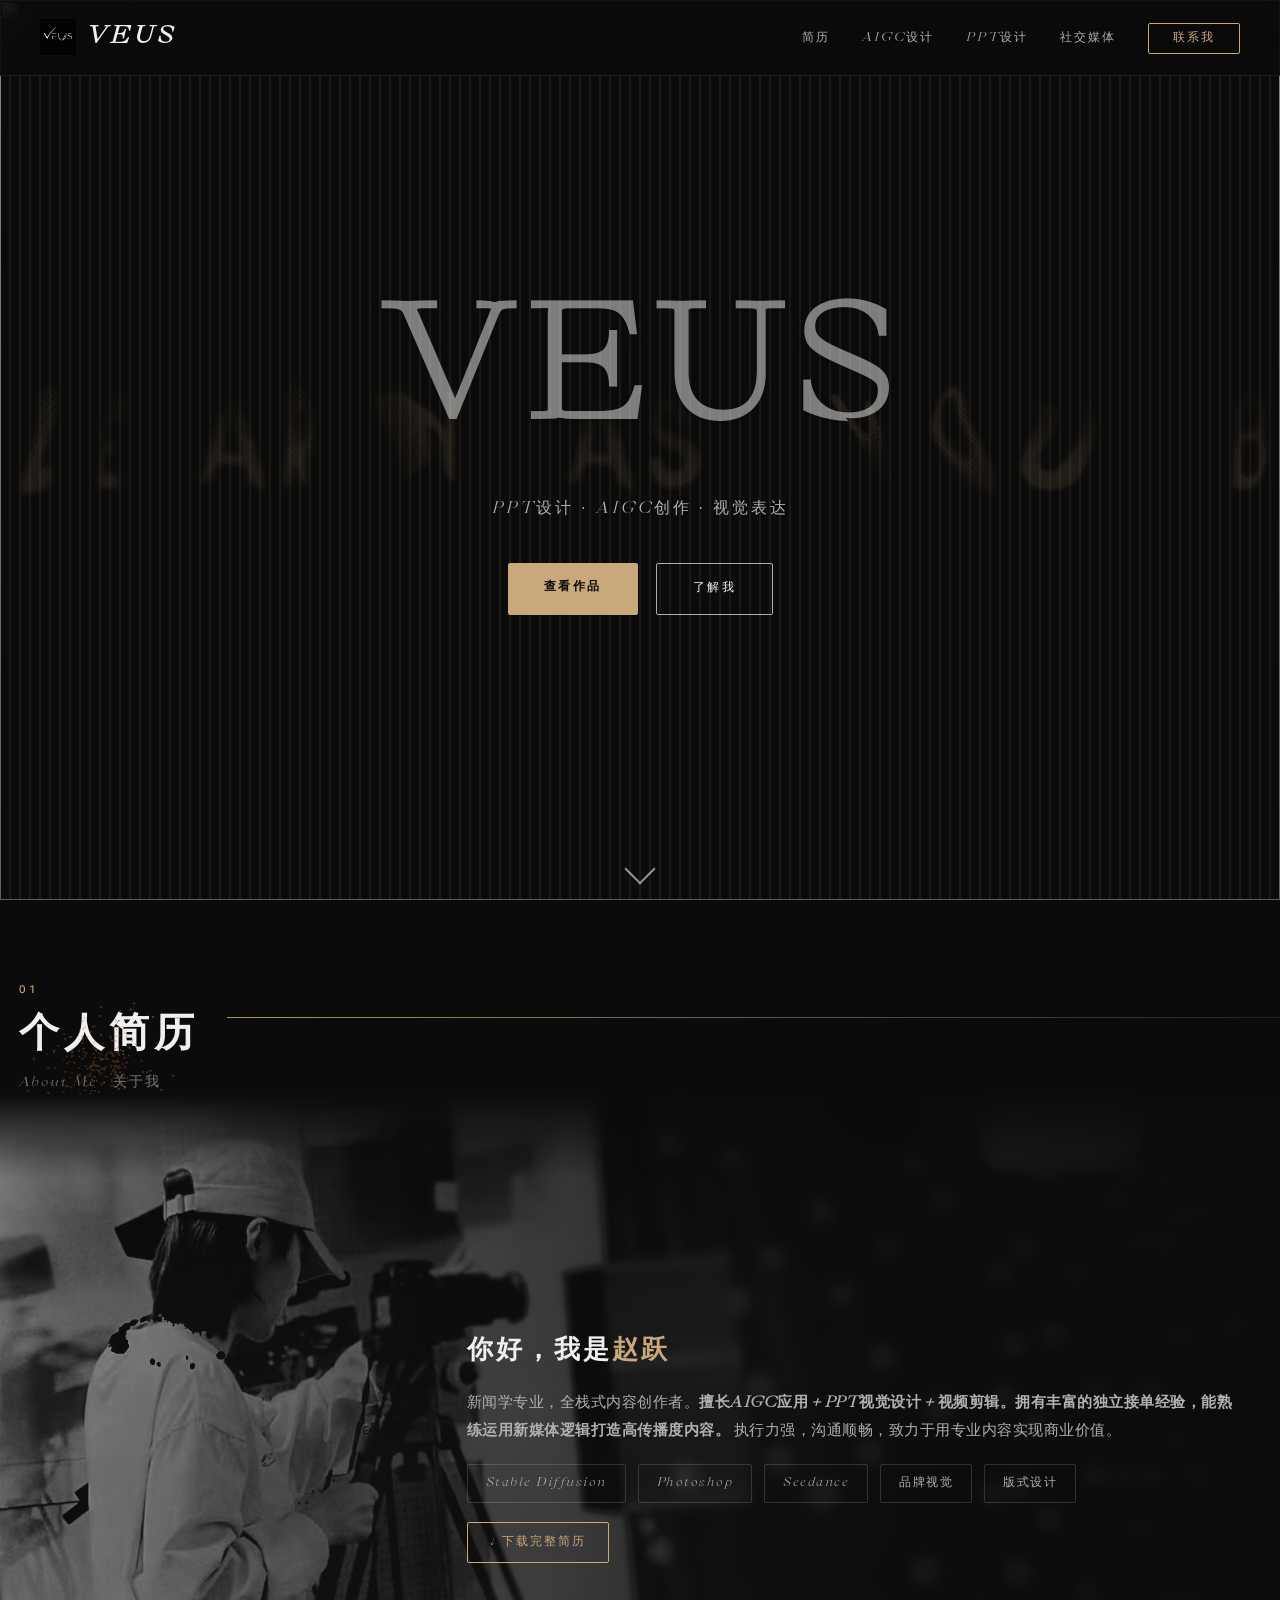
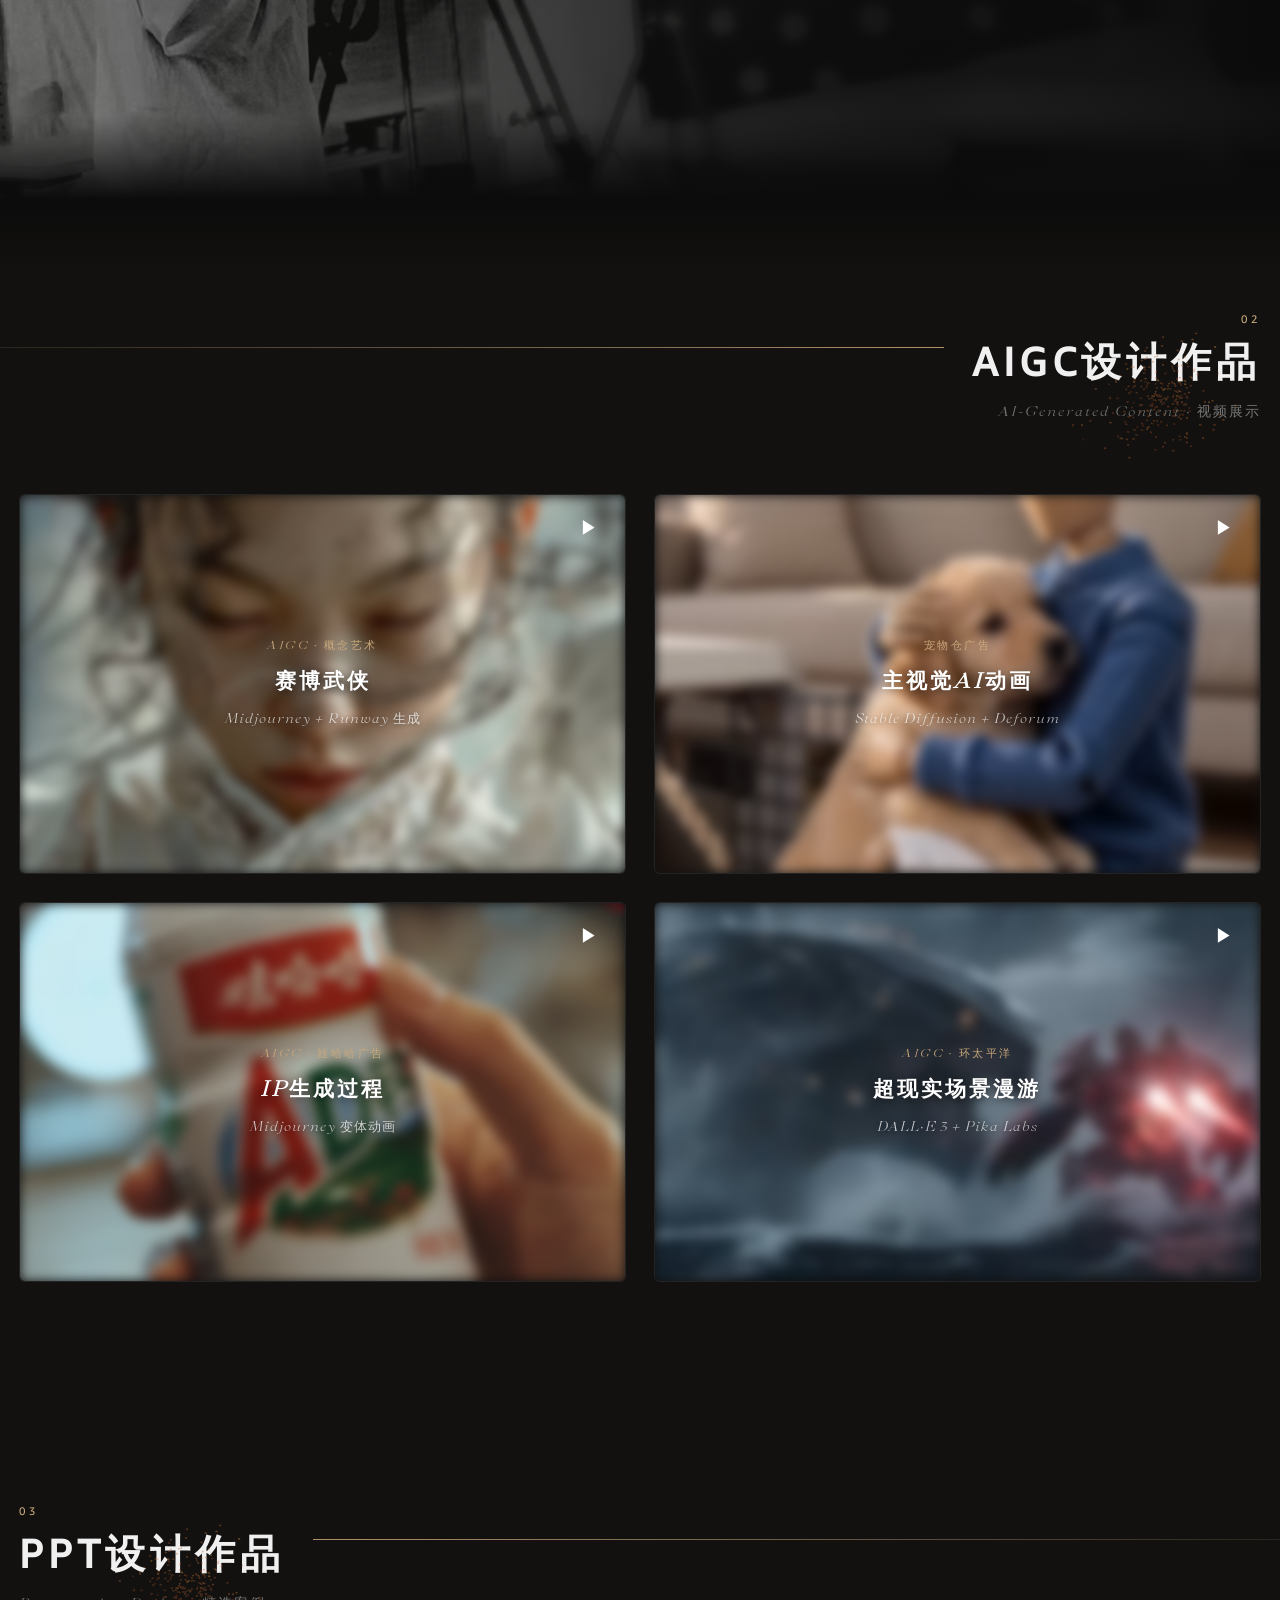
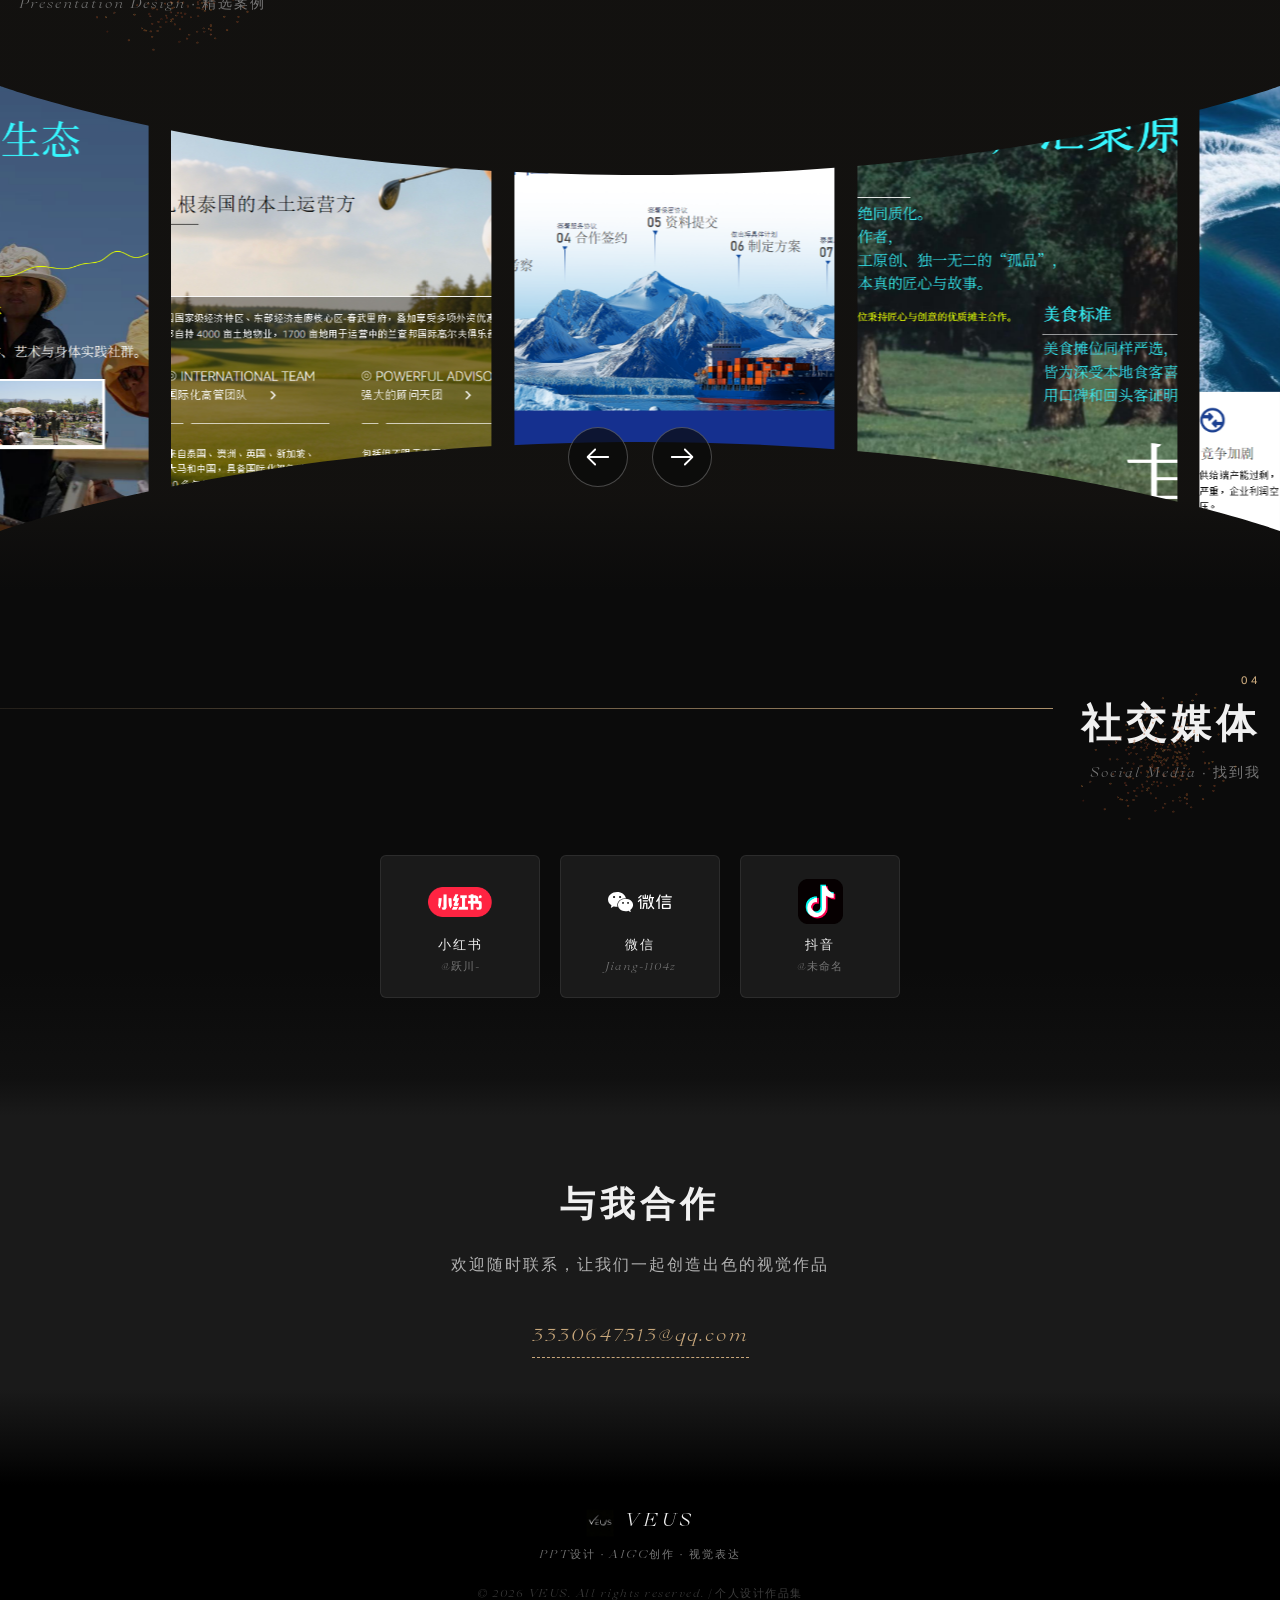
==== index.html @ d13a18c8 "feat: 字体系统全面更新 - 引入Glossy Display/新闻明朝体，主页标题样式优化，社交卡片布局修复" ====
<!DOCTYPE html>
<html lang="zh-CN">
<head>
    <meta charset="UTF-8">
    <meta name="viewport" content="width=device-width, initial-scale=1.0">
    <link rel="icon" href="logo\logoblack.jpg" type="image/png">
    <title>VEUS | Learn as You Build</title>
    <link rel="stylesheet" href="style.css">
    </head>
<body>
    <!-- ==================== 加载页面 ==================== -->
    <div class="preloader" id="preloader">
        <div class="preloader-bg"></div>
        <div class="preloader-content">
            <div class="preloader-ring-container">
                <svg class="preloader-ring-svg" viewBox="0 0 120 120">
                    <!-- 底部环形轨道 -->
                    <circle class="preloader-ring-track" cx="60" cy="60" r="52"/>
                    <!-- 进度环形填充 -->
                    <circle class="preloader-ring-fill" id="preloaderRingFill" cx="60" cy="60" r="52"/>
                </svg>
                <div class="preloader-logo">
                    <img src="logo\logowhite.jpg" alt="YUECHUAN STUDIO" class="preloader-logo-img">
                </div>
            </div>
            <div class="preloader-title">VEUS</div>
            <div class="preloader-slogan">Learn as You Build</div>
            <div class="preloader-tip">正在加载资源...</div>
        </div>
    </div>
        <script>
            // 页面加载后自动滚动到主页
            window.addEventListener('DOMContentLoaded', function() {
                if (window.location.hash === '' || window.location.hash === '#home') {
                    var homeSection = document.getElementById('home');
                    if (homeSection) {
                        homeSection.scrollIntoView({behavior: 'auto'});
                    }
                }
            });
        </script>
        <!-- ==================== 导航栏 ==================== -->
    <nav class="navbar" id="navbar">
        <div class="nav-container">
            <a href="#home" class="logo"><img src="logo\logowhite.jpg" alt="" class="logo-img"><span class="logo-text">VEUS<span class="dot">
            <ul class="nav-links" id="navLinks">
                <li><a href="#about">简历</a></li>
                <li><a href="#aigc">AIGC设计</a></li>
                <li><a href="#ppt">PPT设计</a></li>
                <li><a href="#social">社交媒体</a></li>
                <li><a href="#contact" class="btn-contact">联系我</a></li>
            </ul>
            <div class="hamburger" id="hamburger">
                <span></span><span></span><span></span>
            </div>
        </div>
    </nav>

    <!-- ==================== Hero 区域 ==================== -->
    <section class="hero" id="home">
        <div class="hero-bg" aria-hidden="true">
            <img src="background/converted.gif" alt="">
        </div>
        <div class="hero-particles" id="heroParticles"></div>
        <!-- 全屏英文大标题 -->
        <div class="hero-big-text">Learn as You Build</div>
        <!-- 波浪线交互效果 -->
        <a-waves class="hero-waves"><svg></svg></a-waves>
        <div class="hero-content">
            <h1>VEUS</h1>
            <p class="hero-subtitle">PPT设计 · AIGC创作 · 视觉表达</p>
            <div class="hero-cta">
                <a href="#aigc" class="btn-primary">查看作品</a>
                <a href="#about" class="btn-outline-light">了解我</a>
            </div>
        </div>
        <div class="hero-scroll" onclick="document.getElementById('about').scrollIntoView({behavior:'smooth'})">
            <span></span>
        </div>
    </section>

    <!-- ==================== 个人简历区域 ==================== -->
    <section class="section fade-section" id="about">
        <div class="section-header section-header--left">
            <div class="section-title-row">
                <div class="section-title-group">
                    <div class="section-number">01</div>
                    <h2>个人简历</h2>
                </div>
                <div class="section-line"></div>
            </div>
            <p>About Me · 关于我</p>
        </div>
        <div class="about-grid">
            <div class="about-bg-image">
                <img src="extra-picture/个人简历9：16黑白.jpg" alt="个人照片">
            </div>
            <div class="about-cell about-cell-r1c1"></div>
            <div class="about-cell about-cell-r1c2"></div>
            <div class="about-cell about-cell-r1c3"></div>
            <div class="about-cell about-cell-r2c1"></div>
            <div class="about-content about-cell-r2-3 about-cell-c2-3">
                <div class="about-info">
                    <h3>你好，我是<span class="highlight">赵跃</span></h3>
                    <p>
                        新闻学专业，全栈式内容创作者。<strong>擅长AIGC应用 + PPT视觉设计 + 视频剪辑。拥有丰富的独立接单经验，能熟练运用新媒体逻辑打造高传播度内容。</strong>
                        执行力强，沟通顺畅，致力于用专业内容实现商业价值。
                    </p>
                    <div class="skill-tags">
                        <span class="skill-tag">Stable Diffusion</span>
                        <span class="skill-tag">Photoshop</span>
                        <span class="skill-tag">Seedance</span>
                        <span class="skill-tag">品牌视觉</span>
                        <span class="skill-tag">版式设计</span>
                    </div>
                    <a href="cans/简历.pdf" id="btnDownloadCv" class="btn-download-cv" download="简历.pdf">↓ 下载完整简历</a>
                </div>
            </div>
            <div class="about-cell about-cell-r3c1"></div>
        </div>
    </section>

    <!-- ==================== AIGC设计作品区域 ==================== -->
    <section class="section fade-section" id="aigc">
        <div class="section-header section-header--right">
            <div class="section-title-row">
                <div class="section-title-group">
                    <div class="section-number">02</div>
                    <h2>AIGC设计作品</h2>
                </div>
                <div class="section-line"></div>
            </div>
            <p>AI-Generated Content · 视频展示</p>
        </div>
        <div class="works-grid">
            <div class="work-card aigc-card" data-type="aigc" data-video="AIGC-video\AIGC-1.mp4" data-images="AIGC-video/AIGC-1.png">
                <div class="work-card-image">
                    <video muted loop playsinline poster="AIGC-video/AIGC-1.png">
                        <source src="AIGC-video\AIGC-1.mp4" type="video/mp4">
                    </video>
                    <div class="work-card-overlay"><span class="overlay-icon">▶</span></div>
                </div>
                <div class="work-card-info">
                    <div class="work-category">AIGC · 概念艺术</div>
                    <h4>赛博武侠</h4>
                    <p>Midjourney + Runway 生成</p>
                </div>
            </div>
            <div class="work-card aigc-card" data-type="aigc" data-video="AIGC-video\AIGC-2.mp4" data-images="AIGC-video/AIGC-2.png">
                <div class="work-card-image">
                    <video muted loop playsinline poster="AIGC-video/AIGC-2.png">
                        <source src="AIGC-video\AIGC-2.mp4" type="video/mp4">
                    </video>
                    <div class="work-card-overlay"><span class="overlay-icon">▶</span></div>
                </div>
                <div class="work-card-info">
                    <div class="work-category">宠物仓广告</div>
                    <h4>主视觉AI动画</h4>
                    <p>Stable Diffusion + Deforum</p>
                </div>
            </div>
            <div class="work-card aigc-card" data-type="aigc" data-video="AIGC-video\AIGC-3.mp4" data-images="AIGC-video/AIGC-3.png">
                <div class="work-card-image">
                    <video muted loop playsinline poster="AIGC-video/AIGC-3.png">
                        <source src="AIGC-video\AIGC-3.mp4" type="video/mp4">
                    </video>
                    <div class="work-card-overlay"><span class="overlay-icon">▶</span></div>
                </div>
                <div class="work-card-info">
                    <div class="work-category">AIGC · 娃哈哈广告</div>
                    <h4>IP生成过程</h4>
                    <p>Midjourney 变体动画</p>
                </div>
            </div>
            <div class="work-card aigc-card" data-type="aigc" data-video="AIGC-video\AIGC-4.mp4" data-images="AIGC-video/AIGC-4.png">
                <div class="work-card-image">
                    <video muted loop playsinline poster="AIGC-video/AIGC-4.png">
                        <source src="AIGC-video\AIGC-4.mp4" type="video/mp4">
                    </video>
                    <div class="work-card-overlay"><span class="overlay-icon">▶</span></div>
                </div>
                <div class="work-card-info">
                    <div class="work-category">AIGC · 环太平洋</div>
                    <h4>超现实场景漫游</h4>
                    <p>DALL·E 3 + Pika Labs</p>
                </div>
            </div>
        </div>
    </section>

    <!-- ==================== PPT设计作品区域 ==================== -->
    <section class="section-ppt fade-section" id="ppt">
        <div class="section">
            <div class="section-header section-header--left">
                <div class="section-title-row">
                    <div class="section-title-group">
                        <div class="section-number">03</div>
                        <h2>PPT设计作品</h2>
                    </div>
                    <div class="section-line"></div>
                </div>
                <p>Presentation Design · 精选案例</p>
            </div>
            <div class="ppt-carousel-wrapper">
                <div id="banner">
                    <div class="img-list img-wrapper">
                        <div class="img-box">
                            <div class="info"><h3>One click triple connection</h3></div>
                            <img src="PPT-image\PPT-1.png" alt="">
                        </div>
                        <div class="img-box">
                            <div class="info"><h3>One click triple connection</h3></div>
                            <img src="PPT-image\PPT-2.png" alt="">
                        </div>
                        <div class="img-box">
                            <div class="info"><h3>One click triple connection</h3></div>
                            <img src="PPT-image\PPT-3.png" alt="">
                        </div>
                        <div class="img-box">
                            <div class="info"><h3>One click triple connection</h3></div>
                            <img src="PPT-image\PPT-4.png" alt="">
                        </div>
                        <div class="img-box">
                            <div class="info"><h3>One click triple connection</h3></div>
                            <img src="PPT-image\PPT-5.png" alt="">
                        </div>
                        <div class="img-box" id="last-img-box">
                            <div class="info"><h3>One click triple connection</h3></div>
                            <img src="PPT-image\PPT-6.png" alt="">
                        </div>
                    </div>
                </div>
                <div class="btn-group">
                    <button class="last btn">
                        <svg t="1686471404424" class="icon left" viewBox="0 0 1024 1024" version="1.1" xmlns="http://www.w3.org/2000/svg" p-id="2373" width="128" height="128">
                            <path d="M862.485 481.154H234.126l203.3-203.3c12.497-12.497 12.497-32.758 0-45.255s-32.758-12.497-45.255 0L135.397 489.373c-12.497 12.497-12.497 32.758 0 45.254l256.774 256.775c6.249 6.248 14.438 9.372 22.627 9.372s16.379-3.124 22.627-9.372c12.497-12.497 12.497-32.759 0-45.255l-203.3-203.301h628.36c17.036 0 30.846-13.81 30.846-30.846s-13.81-30.846-30.846-30.846z" fill="" p-id="2374"></path>
                        </svg>
                    </button>
                    <button class="next btn">
                        <svg t="1686471404424" class="icon right" viewBox="0 0 1024 1024" version="1.1" xmlns="http://www.w3.org/2000/svg" p-id="2373" width="128" height="128">
                            <path d="M862.485 481.154H234.126l203.3-203.3c12.497-12.497 12.497-32.758 0-45.255s-32.758-12.497-45.255 0L135.397 489.373c-12.497 12.497-12.497 32.758 0 45.254l256.774 256.775c6.249 6.248 14.438 9.372 22.627 9.372s16.379-3.124 22.627-9.372c12.497-12.497 12.497-32.759 0-45.255l-203.3-203.301h628.36c17.036 0 30.846-13.81 30.846-30.846s-13.81-30.846-30.846-30.846z" fill="" p-id="2374"></path>
                        </svg>
                    </button>
                </div>
            </div>
        </div>
    </section>

    <!-- ==================== 社交媒体区域 ==================== -->
    <section class="social-section fade-section" id="social">
        <div class="section-header section-header--right">
            <div class="section-title-row">
                <div class="section-title-group">
                    <div class="section-number">04</div>
                    <h2>社交媒体</h2>
                </div>
                <div class="section-line"></div>
            </div>
            <p>Social Media · 找到我</p>
        </div>
            <div class="social-grid">
            <a href="https://xhslink.com/m/7jqiYCoCjYl" class="social-card" target="_blank" rel="noopener">
                <div class="social-icon"><img src="logo/小红书logo.png" alt="小红书" style="width:64px;height:64px;"></div>
                <div class="social-info">
                    <div class="social-name">小红书</div>
                    <div class="social-handle">@跃川-</div>
                </div>
            </a>
            <a class="social-card" target="_blank" rel="noopener">
                <div class="social-icon"><img src="logo/微信logo.svg" alt="微信" style="width:64px;height:64px;"></div>
                <div class="social-info">
                    <div class="social-name">微信</div>
                    <div class="social-handle">Jiang-1104z</div>
                </div>
            </a>
            <a href="https://v.douyin.com/s3BhV5Or4Hw/7@4.com" class="social-card" target="_blank" rel="noopener">
                <div class="social-icon"><img src="logo/抖音logo.image" alt="抖音" style="width:45px;height:45px;"></div>
                <div class="social-info">
                    <div class="social-name">抖音</div>
                    <div class="social-handle">@未命名</div>
                </div>
            </a>
        </div>
    </section>

    <!-- ==================== 联系区域 ==================== -->
    <section class="contact-section fade-section" id="contact">
        <canvas id="contactLeonCanvas"></canvas>
        <h2>与我合作</h2>
        <p>欢迎随时联系，让我们一起创造出色的视觉作品</p>
        <a href="mailto: 3330647513@qq.com" class="contact-email">3330647513@qq.com</a>
    </section>

    <!-- ==================== 页脚 ==================== -->
    <footer class="footer">
        <div class="footer-name"><img src="logo\logowhite.jpg" alt="" class="footer-logo-img">VEUS</div>
        <div class="footer-tagline">PPT设计 · AIGC创作 · 视觉表达</div>
        <div class="footer-copy">&copy; 2026 VEUS. All rights reserved. | 个人设计作品集</div>
    </footer>

    <!-- ==================== 模态框 ==================== -->
    <div class="modal" id="previewModal">
        <button class="modal-close" id="modalClose">&times;</button>
        <div class="modal-content" id="modalContent">
            <!-- 动态填充内容 -->
        </div>
        <button class="fullscreen-btn" id="fullscreenBtn" style="display: none;">⛶ 全屏</button>
    </div>

    <!-- ==================== 脚本 ==================== -->
    <script src="leonsans-master/leonsans-master/dist/leon.js"></script>
    <script src="main.js"></script>
</body>
</html>
---- style.css ----
/* ========== 自定义字体 ========== */
@font-face {
    font-family: 'Millik';
    font-weight: 700;
    src: url(./elliptical-rotation-chart-master/asset/font/Millik.c3f91cb.ttf) format("truetype");
    text-rendering: optimizeLegibility;
}

/* ========== 全局变量与基础样式 ========== */
:root {
    --bg-dark: #0b0b0b;
    --bg-card: #1a1a1a;
    --bg-card-hover: #222222;
    --text-primary: #f0f0f0;
    --text-secondary: #b0b0b0;
    --text-muted: #777;
    --accent: #c9a87c;
    --accent-hover: #e0c190;
    --accent-dim: rgba(201, 168, 124, 0.15);
    --border-subtle: rgba(255, 255, 255, 0.08);
    --border-medium: rgba(255, 255, 255, 0.15);
    --font-heading: 'Glossy Display Ext Italic', '新闻明朝体', 'Noto Sans SC', 'PingFang SC', 'Microsoft YaHei', sans-serif;
    --font-body: 'Glossy Display Ext Italic', '新闻明朝体', 'Noto Sans SC', 'PingFang SC', 'Microsoft YaHei', 'Helvetica Neue', 'Inter', 'Arial', sans-serif;
    --transition: 0.35s cubic-bezier(0.25, 0.1, 0.25, 1);
    --radius: 6px;
    --edge-padding: max(10px, 1.5vw);
}

* {
    margin: 0;
    padding: 0;
    box-sizing: border-box;
}

html {
    scroll-behavior: smooth;
}

body {
    font-family: var(--font-body);
    font-weight: 500;
    background-color: var(--bg-dark);
    color: var(--text-primary);
    line-height: 1.7;
    -webkit-font-smoothing: antialiased;
}

/* ========== 导航栏 ========== */
.navbar { position: fixed; top: 0; left: 0; width: 100%; background: rgba(11, 11, 11, 0.88); backdrop-filter: blur(20px); -webkit-backdrop-filter: blur(20px); z-index: 1000; border-bottom: 1px solid var(--border-subtle); transition: background var(--transition), opacity 0.45s ease, transform 0.45s ease; }
.navbar.hidden { pointer-events: none; }
.navbar.scrolled { background: rgba(11, 11, 11, 0.96); box-shadow: 0 2px 30px rgba(0, 0, 0, 0.5); }
.nav-container { width: 100%; padding: 0 40px; display: flex; justify-content: space-between; align-items: center; height: 75px; }
.logo { font-family: var(--font-heading); font-size: 1.5rem; letter-spacing: 4px; color: var(--text-primary); text-decoration: none; transition: color var(--transition); font-weight: 600; white-space: nowrap; display: flex; align-items: center; gap: 10px; flex-shrink: 1; min-width: 0; overflow: hidden; }
.logo-img { height: 36px; width: auto; flex-shrink: 0; }
.logo-text { display: inline; }
.logo span.dot { color: var(--accent); }
.logo:hover { color: var(--accent); }
.logo:hover span { color: var(--text-primary); }
.nav-links { display: flex; list-style: none; gap: 32px; align-items: center; }
.nav-links a { text-decoration: none; color: var(--text-secondary); font-size: 0.78rem; letter-spacing: 2px; text-transform: uppercase; transition: color var(--transition); position: relative; font-weight: 500; white-space: nowrap; }
.nav-links a:hover { color: var(--text-primary); }
.nav-links a::after { content: ''; position: absolute; bottom: -6px; left: 0; width: 0; height: 1.5px; background: var(--accent); transition: width var(--transition); }
.nav-links a:hover::after { width: 100%; }
.nav-links .btn-contact { border: 1px solid var(--accent); color: var(--accent); padding: 9px 24px; letter-spacing: 2px; transition: all var(--transition); font-size: 0.72rem; border-radius: 2px; }
.nav-links .btn-contact:hover { background: var(--accent); color: #0b0b0b; border-color: var(--accent); }
.nav-links .btn-contact::after { display: none; }
.hamburger { display: none; flex-direction: column; cursor: pointer; gap: 6px; z-index: 1001; }
.hamburger span { width: 26px; height: 2px; background: var(--text-primary); transition: all var(--transition); border-radius: 1px; }
.hamburger.active span:nth-child(1) { transform: rotate(45deg) translate(5px, 6px); }
.hamburger.active span:nth-child(2) { opacity: 0; }
.hamburger.active span:nth-child(3) { transform: rotate(-45deg) translate(5px, -6px); }

/* ========== Hero 区域 ========== */

.hero { position: relative; width: 100%; min-height: 100vh; display: flex; align-items: center; justify-content: center; overflow: hidden; background: #0b0b0b; }
.hero-bg { position: absolute; inset: 0; z-index: 0; overflow: hidden; }
.hero-bg img { width: 100%; height: 100%; object-fit: cover; object-position: center; display: block; }
.hero-bg::after { content: ''; position: absolute; inset: 0; background: linear-gradient(to bottom, rgba(11, 11, 11, 0.35) 0%, rgba(11, 11, 11, 0.55) 100%); pointer-events: none; }
.hero-particles { position: absolute; top: 0; left: 0; width: 100%; height: 100%; pointer-events: none; opacity: 0.25; z-index: 1; }
.hero-particles .particle { position: absolute; border-radius: 50%; background: var(--accent); animation: floatUp linear infinite; }
@keyframes floatUp { 0% { transform: translateY(100vh) scale(0); opacity: 0; } 10% { opacity: 1; } 90% { opacity: 1; } 100% { transform: translateY(-10vh) scale(1.5); opacity: 0; } }
.hero-big-text { position: absolute; top: 50%; left: 50%; transform: translate(-50%, -50%); width: 100%; text-align: center; z-index: 2; pointer-events: none; font-family: var(--font-heading); font-size: clamp(4rem, 12vw, 11rem); font-weight: bold; letter-spacing: 0.00em; color: rgba(201, 168, 124, 0.12); text-transform: uppercase; white-space: nowrap; user-select: none; }
/* 波浪线效果 */
.hero-waves { position: absolute; top: 0; left: 0; margin: 0; padding: 0; width: 100%; height: 100%; overflow: hidden; z-index: 2; pointer-events: none; }
.hero-waves svg { width: 100%; height: 100%; }
.hero-waves svg path { fill: none; stroke: rgba(201, 168, 124, 0.18); stroke-width: 1px; }
.hero-content { position: relative; z-index: 3; text-align: center; padding: 0 24px; max-width: 750px; transform-style: preserve-3d; will-change: transform; transition: transform 0.3s cubic-bezier(0.23, 1, 0.32, 1); }
.hero-content h1 { font-family: 'Glossy Display Ext Light', '新闻明朝体', sans-serif; font-size: 160px; font-weight: 600; letter-spacing: 12px; color: var(--text-primary); opacity: 0.5; margin-bottom: 1.2rem; line-height: 1.2; white-space: nowrap; text-shadow: 0 1px 1px rgba(0,0,0,0.4), 0 2px 4px rgba(0,0,0,0.3), 0 4px 12px rgba(0,0,0,0.25), 0 1px 0 rgba(201,168,124,0.15); }
.hero-content h1 .accent { color: var(--accent); font-weight: 800; text-shadow: 0 1px 1px rgba(0,0,0,0.5), 0 2px 4px rgba(0,0,0,0.35), 0 4px 12px rgba(0,0,0,0.25), 0 0 30px rgba(201,168,124,0.15); }
.hero-content .hero-subtitle { font-size: 1rem; letter-spacing: 3px; color: var(--text-secondary); margin-bottom: 2.5rem; font-weight: 400; text-shadow: 0 1px 2px rgba(0,0,0,0.3); }
/* 鱼眼放大效果 - 文字悬停 */
.hero-content h1 .text3d-char, .hero-content .hero-subtitle .text3d-char { display: inline-block; transition: transform 0.4s cubic-bezier(0.25, 0.46, 0.45, 0.94), color 0.4s ease; cursor: default; }
.hero-content h1 .text3d-char.fisheye { transform: scale(1.18); color: #fff; z-index: 1; position: relative; }
.hero-content h1 .accent .text3d-char.fisheye { transform: scale(1.22); color: var(--accent-hover); }
.hero-content .hero-subtitle .text3d-char.fisheye { transform: scale(1.12); color: var(--text-primary); }
.hero-cta { display: flex; gap: 18px; justify-content: center; flex-wrap: wrap; }
.btn-primary { display: inline-block; padding: 14px 36px; background: var(--accent); color: #0b0b0b; text-decoration: none; letter-spacing: 2.5px; font-size: 0.78rem; text-transform: uppercase; transition: all var(--transition); border-radius: 2px; font-weight: 600; }
.btn-primary:hover { background: var(--accent-hover); transform: translateY(-2px); box-shadow: 0 10px 30px rgba(201, 168, 124, 0.3); }
.btn-outline-light { display: inline-block; padding: 14px 36px; border: 1px solid var(--text-secondary); color: var(--text-primary); text-decoration: none; letter-spacing: 2.5px; font-size: 0.78rem; text-transform: uppercase; transition: all var(--transition); border-radius: 2px; }
.btn-outline-light:hover { border-color: var(--accent); color: var(--accent); transform: translateY(-2px); }
.hero-scroll { position: absolute; bottom: 35px; left: 50%; transform: translateX(-50%); z-index: 4; animation: bounce 2s infinite; opacity: 0.6; cursor: pointer; }
.hero-scroll span { display: block; width: 22px; height: 22px; border-right: 2px solid var(--text-primary); border-bottom: 2px solid var(--text-primary); transform: rotate(45deg); }
@keyframes bounce { 0%, 20%, 50%, 80%, 100% { transform: translateX(-50%) translateY(0); } 40% { transform: translateX(-50%) translateY(10px); } 60% { transform: translateX(-50%) translateY(5px); } }

/* ========== 通用区块 ========== */
.section { padding: 110px 0; width: 100%; overflow: visible; }
.section-header { margin-bottom: 70px; padding: 0; width: 100%; box-sizing: border-box; }
.section-header--left { text-align: left; }
.section-header--right { text-align: right; }
.section-title-row { display: flex; align-items: center; gap: 28px; width: 100%;
    position: relative;
}
.section-title-row > * {
    position: relative;
    z-index: 1;
}
.section-header--left .section-title-row { padding-left: var(--edge-padding); }
.section-header--right .section-title-row { flex-direction: row-reverse; padding-right: var(--edge-padding); }
.section-title-group { flex-shrink: 0; position: relative; overflow: visible; }
.section-title-group::before {
    content: '';
    position: absolute;
    top: 0;
    right: 0;
    bottom: -100%;
    left: 0;
    z-index: 0;
    background-image: url("background/粒子.png");
    background-repeat: no-repeat;
    background-position: right top;
    background-size: auto 140%;
    opacity: 0.35;
    pointer-events: none;
}
.section-header .section-number { font-size: 0.7rem; letter-spacing: 4px; color: var(--accent); text-transform: uppercase; margin-bottom: 0.5rem; font-weight: 500; font-family: 'Amazon Ember', sans-serif; }
.section-header h2 { font-family: 'Amazon Ember', sans-serif; font-size: 2.5rem; font-weight: 600; letter-spacing: 5px; margin: 0; color: var(--text-primary); line-height: 1.2; }
.section-header .section-line { flex: 1; height: 1px; min-width: 60px; background: linear-gradient(90deg, var(--accent) 0%, rgba(201, 168, 124, 0.15) 100%); opacity: 0.85; }
.section-header--right .section-line { background: linear-gradient(270deg, var(--accent) 0%, rgba(201, 168, 124, 0.15) 100%); }
.section-header p { font-size: 0.85rem; letter-spacing: 2px; color: var(--text-muted); margin-top: 1rem; font-weight: 400; }
.section-header--left p { padding-left: var(--edge-padding); }
.section-header--right p { padding-right: var(--edge-padding); }

/* ========== PPT & AIGC 区域背景 ========== */
.section-ppt {
    background: linear-gradient(180deg, rgba(201, 168, 124, 0.04) 0%, rgba(201, 168, 124, 0.04) 88%, #0b0b0b 100%);
}
.section-ppt .section { padding-bottom: 60px; }
#aigc {
    background: linear-gradient(180deg, #0b0b0b 0%, rgba(201, 168, 124, 0.04) 6%, rgba(201, 168, 124, 0.04) 100%);
}
#about { background: none; }

/* ========== 关于我 / 简历区域 ========== */
#about { position: relative; display: flex; flex-direction: column; min-height: 100vh; overflow: visible; padding: 0 !important; }
#about > .section-header { position: relative; z-index: 2; flex-shrink: 0; padding: 80px 0 0 0; margin-bottom: 0; width: 100%; box-sizing: border-box; overflow: hidden; }
#about > .section-header .section-title-row { width: 100%; padding-left: var(--edge-padding); }
#about > .section-header p { padding-left: var(--edge-padding); }
.about-grid { display: grid; grid-template-columns: 1fr 1fr 1fr; grid-template-rows: auto 1fr 1fr; position: relative; flex: 1; width: 100%; min-height: 60vh; }
.about-bg-image { position: absolute; inset: 0; z-index: 0; overflow: hidden; }
.about-bg-image img { position: absolute; left: 0; top: 50%; transform: translateY(-50%); height: 100%; width: auto; min-width: 100%; object-fit: cover; object-position: left center; display: block; }
/* 上下淡出 + 右侧遮罩 */
.about-bg-image::before { content: ''; position: absolute; inset: 0; z-index: 1; background: linear-gradient(180deg, var(--bg-dark) 0%, transparent 12%, transparent 88%, var(--bg-dark) 100%); pointer-events: none; }
.about-bg-image::after { content: ''; position: absolute; inset: 0; z-index: 2; background: linear-gradient(90deg, rgba(11,11,11,0.45) 0%, rgba(11,11,11,0.7) 33%, rgba(11,11,11,0.9) 66%, rgba(11,11,11,0.97) 100%); pointer-events: none; }
/* 网格单元 */
.about-cell, .about-content { position: relative; z-index: 3; }
.about-cell-r1c1 { grid-row: 1; grid-column: 1; }
.about-cell-r1c2 { grid-row: 1; grid-column: 2; }
.about-cell-r1c3 { grid-row: 1; grid-column: 3; }
.about-cell-r2c1 { grid-row: 2; grid-column: 1; }
.about-cell-r3c1 { grid-row: 3; grid-column: 1; }
/* 内容区域：行2-3，列2-3 */
.about-content { grid-row: 2 / 4; grid-column: 2 / 4; display: flex; align-items: center; padding: 20px 40px; overflow: visible; }
.about-info { width: 100%; }
.about-info h3 { font-family: var(--font-heading); font-size: clamp(1.2rem, 2vw, 1.8rem); font-weight: 600; letter-spacing: 3px; margin-bottom: 1rem; color: var(--text-primary); }
.about-info .highlight { color: var(--accent); }
.about-info p { color: var(--text-secondary); margin-bottom: 1.2rem; font-size: clamp(0.8rem, 1.2vw, 0.95rem); letter-spacing: 0.5px; line-height: 1.8; }
.skill-tags { display: flex; flex-wrap: wrap; gap: 12px; margin-bottom: 1.2rem; }
.skill-tag { display: inline-flex; align-items: center; gap: 6px; padding: 8px 18px; border: 1px solid var(--border-medium); color: var(--text-secondary); font-size: clamp(0.72rem, 0.95vw, 0.82rem); letter-spacing: 1.5px; border-radius: 2px; transition: all var(--transition); cursor: default; }
.skill-tag img { width: 18px; height: 18px; object-fit: contain; flex-shrink: 0; }
.skill-tag--icon { border: none; padding: 0; background: transparent; opacity: 0.7; transition: opacity var(--transition); }
.skill-tag--icon img { width: 32px; height: 32px; }
.skill-tag--icon:hover { opacity: 1; background: transparent; border: none; }
.skill-tag:hover { border-color: var(--accent); color: var(--accent); background: var(--accent-dim); }
.btn-download-cv { display: inline-flex; align-items: center; gap: 8px; padding: 10px 22px; border: 1px solid var(--accent); color: var(--accent); text-decoration: none; letter-spacing: 2px; font-size: clamp(0.65rem, 0.9vw, 0.75rem); text-transform: uppercase; transition: all var(--transition); border-radius: 2px; white-space: nowrap; }
.btn-download-cv:hover { background: var(--accent); color: #0b0b0b; }

/* ========== 作品展示通用样式 ========== */
.works-grid { display: grid; grid-template-columns: repeat(auto-fit, minmax(460px, 1fr)); gap: 28px; padding: 0 var(--edge-padding); }
.work-card { position: relative; border-radius: var(--radius); overflow: hidden; cursor: pointer; transition: transform var(--transition), box-shadow var(--transition); border: 1px solid var(--border-subtle); background: #111; }
.work-card:hover { transform: translateY(-8px); box-shadow: 0 30px 50px rgba(0, 0, 0, 0.6); border-color: var(--border-medium); }
.work-card-image { position: relative; aspect-ratio: 16 / 10; overflow: hidden; background: #111; }
.work-card-image img, .work-card-image video { width: 100%; height: 100%; object-fit: cover; display: block; transition: filter var(--transition); }
/* 信息层：覆盖在图片上，默认隐藏 */
.work-card-info { position: absolute; inset: 0; z-index: 2; display: flex; flex-direction: column; justify-content: center; align-items: center; text-align: center; padding: 30px; opacity: 0; transition: opacity var(--transition); pointer-events: none; }
.work-card:hover .work-card-info,
.work-card.touch-active .work-card-info { opacity: 1; }
.work-card-info .work-category { font-size: 0.7rem; letter-spacing: 2.5px; color: var(--accent); text-transform: uppercase; margin-bottom: 0.6rem; font-weight: 500; }
.work-card-info h4 { font-family: var(--font-heading); font-size: 1.3rem; font-weight: 600; letter-spacing: 3px; color: #fff; margin-bottom: 0.5rem; text-shadow: 0 2px 8px rgba(0,0,0,0.5); }
.work-card-info p { font-size: 0.82rem; color: rgba(255,255,255,0.75); letter-spacing: 1px; text-shadow: 0 1px 4px rgba(0,0,0,0.4); }
/* hover 时图片模糊 */
.work-card:hover .work-card-image img,
.work-card:hover .work-card-image video,
.work-card.touch-active .work-card-image img,
.work-card.touch-active .work-card-image video { filter: blur(6px); }
/* 播放按钮：右上角 */
.work-card-overlay { position: absolute; top: 14px; right: 14px; z-index: 3; width: 44px; height: 44px; background: transparent; border-radius: 50%; display: flex; align-items: center; justify-content: center; opacity: 0; transition: opacity var(--transition); pointer-events: none; }
.work-card:hover .work-card-overlay,
.work-card.touch-active .work-card-overlay { opacity: 1; }
.work-card-overlay .overlay-icon { font-size: 1.1rem; color: #fff; }

/* ========== AIGC 卡片专用样式 ========== */
/* 默认状态：图片/视频虚化，介绍文字可见，overlay可见 */
.aigc-card .work-card-image video,
.aigc-card .work-card-image img {
    filter: blur(6px);
}
.aigc-card .work-card-info {
    opacity: 1;
}
.aigc-card .work-card-overlay {
    opacity: 1;
}
/* hover/激活时：取消虚化，隐藏介绍文字，隐藏overlay */
.aigc-card:hover .work-card-image video,
.aigc-card:hover .work-card-image img,
.aigc-card.touch-active .work-card-image video,
.aigc-card.touch-active .work-card-image img {
    filter: none;
}
.aigc-card:hover .work-card-info,
.aigc-card.touch-active .work-card-info {
    opacity: 0;
}
.aigc-card:hover .work-card-overlay,
.aigc-card.touch-active .work-card-overlay {
    opacity: 0;
}

/* ========== 模态框 ========== */
.modal { display: none; position: fixed; top: 0; left: 0; width: 100%; height: 100%; background: rgba(0, 0, 0, 0.92); backdrop-filter: blur(10px); z-index: 2000; align-items: center; justify-content: center; flex-direction: column; opacity: 0; transition: opacity 0.3s ease; }
.modal.active { display: flex; opacity: 1; }
.modal-close { position: absolute; top: 20px; right: 30px; font-size: 2rem; color: #fff; cursor: pointer; z-index: 2001; transition: transform 0.2s; background: none; border: none; line-height: 1; }
.modal-close:hover { transform: scale(1.2); color: var(--accent); }
.modal-content { width: 90vw; height: 85vh; display: flex; align-items: center; justify-content: center; position: relative; }
.modal-content img { width: 100%; height: 100%; object-fit: contain; border-radius: 4px; box-shadow: 0 20px 60px rgba(0,0,0,0.8); }
.modal-content video { width: 100%; height: 100%; object-fit: contain; border-radius: 4px; box-shadow: 0 20px 60px rgba(0,0,0,0.8); background: #000; }
.fullscreen-btn { position: absolute; bottom: 20px; right: 20px; background: rgba(0,0,0,0.6); color: #fff; border: 1px solid rgba(255,255,255,0.3); padding: 8px 16px; font-size: 0.8rem; letter-spacing: 1px; cursor: pointer; border-radius: 4px; transition: all 0.2s; z-index: 2002; }
.fullscreen-btn:hover { background: var(--accent); border-color: var(--accent); color: #000; }
.ppt-nav { position: absolute; top: 50%; transform: translateY(-50%); font-size: 2rem; color: #fff; background: rgba(0,0,0,0.5); border: none; cursor: pointer; padding: 10px 15px; transition: background 0.2s; border-radius: 4px; z-index: 2002; }
.ppt-nav.prev { left: 10px; }
.ppt-nav.next { right: 10px; }
.ppt-nav:hover { background: var(--accent); color: #000; }

/* ========== 社交媒体区域 ========== */
.social-section {
    padding: 80px 0;
    width: 100%;
    overflow: hidden;
    background: linear-gradient(180deg, #0b0b0b 0%, #0b0b0b 78%, #101010 100%);
}
.social-grid { display: flex; flex-wrap: wrap; justify-content: center; gap: 20px; margin-top: 40px; padding: 0 var(--edge-padding); }
.social-card {
    display: flex;
    flex-direction: column;
    align-items: center;
    gap: 12px;
    padding: 24px 28px 20px 28px;
    background: var(--bg-card);
    border: 1px solid var(--border-subtle);
    border-radius: var(--radius);
    text-decoration: none;
    color: var(--text-primary);
    transition: all var(--transition);
    min-width: 160px;
    justify-content: center;
}
.social-card:hover { border-color: var(--accent); background: var(--bg-card-hover); transform: translateY(-3px); box-shadow: 0 15px 30px rgba(0, 0, 0, 0.4); }
.social-card .social-icon {
    font-size: 1.6rem;
    width: 44px;
    height: 44px;
    display: flex;
    align-items: center;
    justify-content: center;
    border-radius: 0;
    background: none;
    color: var(--accent);
    flex-shrink: 0;
    padding: 0;
}

/* 让社交icon内的图片自适应且无圆角 */
.social-card .social-icon img {
    width: 36px;
    height: 36px;
    object-fit: contain;
    border-radius: 0;
    background: none;
    box-shadow: none;
}
.social-card .social-info {
    text-align: center;
}
.social-card .social-name { font-size: 0.8rem; letter-spacing: 2px; font-weight: 500; text-transform: uppercase; }
.social-card .social-handle { font-size: 0.7rem; color: var(--text-muted); letter-spacing: 1px; }

/* ========== 联系区域 ========== */
.contact-section {
    position: relative;
    background: linear-gradient(180deg, #101010 0%, var(--bg-card) 10%, var(--bg-card) 82%, #080808 100%);
    text-align: center;
    padding: 100px 30px;
    overflow: hidden;
}
#contactLeonCanvas { position: absolute; inset: 0; z-index: 0; pointer-events: none; opacity: 0.08; }
.contact-section h2 { position: relative; z-index: 1; font-family: var(--font-heading); font-size: 2.2rem; font-weight: 600; letter-spacing: 5px; margin-bottom: 1rem; }
.contact-section p { position: relative; z-index: 1; color: var(--text-secondary); letter-spacing: 2px; margin-bottom: 2.5rem; }
.contact-email { position: relative; z-index: 1; display: inline-block; font-size: 1.2rem; color: var(--accent); text-decoration: none; letter-spacing: 2px; border-bottom: 1px dashed var(--accent); padding-bottom: 4px; transition: all var(--transition); }
.contact-email:hover { color: var(--accent-hover); border-color: var(--accent-hover); }

/* ========== 页脚 ========== */
.footer {
    background: linear-gradient(180deg, #080808 0%, #000 15%);
    padding: 50px 30px;
    text-align: center;
}
.footer .footer-name { font-family: var(--font-heading); font-size: 1.1rem; letter-spacing: 4px; color: var(--text-primary); margin-bottom: 0.5rem; display: flex; align-items: center; justify-content: center; gap: 10px; }
.footer-logo-img { height: 28px; width: auto; flex-shrink: 0; }
.footer .footer-tagline { font-size: 0.7rem; letter-spacing: 2px; color: var(--text-muted); text-transform: uppercase; }
.footer .footer-copy { margin-top: 20px; font-size: 0.7rem; color: var(--text-muted); letter-spacing: 1.5px; opacity: 0.5; }

/* ========== 区域淡入动画 ========== */
.fade-section { opacity: 0; transform: translateY(40px); transition: opacity 0.8s cubic-bezier(0.25, 0.46, 0.45, 0.94), transform 0.8s cubic-bezier(0.25, 0.46, 0.45, 0.94); }
.fade-section.fade-in { opacity: 1; transform: translateY(0); }

/* ========== 响应式：平板及以下 (≤1024px) ========== */
@media (max-width: 1024px) {
    .about-grid {
        gap: 40px;
    }
    .works-grid {
        grid-template-columns: repeat(auto-fit, minmax(380px, 1fr));
        gap: 22px;
    }
    .social-card {
        min-width: 140px;
        padding: 18px 22px 16px;
    }
}

/* ========== 响应式：手机 (≤768px) ========== */
@media (max-width: 768px) {
    /* 导航栏 */
    .nav-container {
        padding: 0 16px;
        height: 60px;
        flex-wrap: nowrap;
    }
    .logo {
        font-size: 1.1rem;
        letter-spacing: 2px;
    }
    .logo-img {
        height: 28px;
    }
    .hamburger {
        flex-shrink: 0;
        margin-left: 12px;
    }
    .footer-logo-img {
        height: 22px;
    }
    .nav-links {
        position: fixed;
        top: 0;
        right: -100%;
        width: 75%;
        max-width: 320px;
        height: 100vh;
        background: rgba(11, 11, 11, 0.98);
        backdrop-filter: blur(30px);
        -webkit-backdrop-filter: blur(30px);
        flex-direction: column;
        justify-content: center;
        gap: 28px;
        transition: right var(--transition);
        z-index: 1000;
        padding: 0 30px;
    }
    .nav-links.active {
        right: 0;
    }
    .nav-links a {
        font-size: 0.9rem;
        letter-spacing: 3px;
    }
    .nav-links .btn-contact {
        padding: 12px 28px;
        font-size: 0.85rem;
    }
    .hamburger {
        display: flex;
    }

    /* Hero 区域 */
    .hero-content {
        padding: 0 20px;
    }
    .hero-content h1 {
        font-size: 72px;
        letter-spacing: 3px;
    }
    .hero-content .hero-subtitle {
        font-size: 0.85rem;
        letter-spacing: 2px;
        margin-bottom: 2rem;
    }
    .hero-cta {
        gap: 12px;
    }
    .btn-primary,
    .btn-outline-light {
        padding: 12px 26px;
        font-size: 0.75rem;
        letter-spacing: 2px;
    }
    .hero-big-text {
        font-size: clamp(2.5rem, 10vw, 5rem);
        letter-spacing: 0.02em;
    }
    .hero-scroll {
        bottom: 20px;
    }
    .hero-scroll span {
        width: 18px;
        height: 18px;
    }

    /* 通用区块 */
    .section {
        padding: 60px 0;
    }
    .section-header {
        margin-bottom: 40px;
        padding: 0;
    }
    .section-header h2 {
        font-size: 1.6rem;
        letter-spacing: 2px;
    }
    .section-title-row {
        display: flex;
        align-items: center;
        gap: 28px;
        width: 100%;
        position: relative;
        overflow: hidden;
    }
    .section-header--left .section-title-row { padding-left: var(--edge-padding); }
    .section-header--right .section-title-row { flex-direction: row-reverse; padding-right: var(--edge-padding); }
    .section-header--left p { padding-left: var(--edge-padding); }
    .section-header--right p { padding-right: var(--edge-padding); }
    .section-header .section-line {
        min-width: 30px;
    }
    .section-header p {
        font-size: 0.78rem;
        margin-top: 0.8rem;
    }

    /* PPT 区域背景 */
    .section-ppt .section {
        padding: 60px 0;
    }

    /* 关于我 */
    #about { min-height: 100vh; }
    #about > .section-header { padding: 40px 0 0 0; }
    #about > .section-header .section-title-row { width: 100%; padding-left: var(--edge-padding); }
    #about > .section-header p { padding-left: var(--edge-padding); }
    .about-grid { grid-template-columns: 1fr 1fr 1fr; grid-template-rows: auto auto 1fr; }
    .about-content { grid-column: 1 / 4; grid-row: 2 / 4; padding: 20px var(--edge-padding); overflow: visible; }
    .about-info h3 {
        font-size: 1.4rem;
        letter-spacing: 2px;
        margin-bottom: 1.2rem;
    }
    .about-info p {
        font-size: 0.9rem;
        line-height: 1.8;
    }
    .skill-tags {
        gap: 10px;
        margin-bottom: 1.5rem;
    }
    .skill-tag {
        padding: 7px 16px;
        font-size: 0.75rem;
    }
    .skill-tag--icon img {
        width: 28px;
        height: 28px;
    }

    /* 作品网格 */
    .works-grid {
        grid-template-columns: 1fr;
        gap: 20px;
    }

    /* 移动端卡片点击显示 overlay */
    .work-card-overlay {
        opacity: 0;
        transition: opacity 0.15s ease;
    }
    .work-card.touch-active .work-card-overlay {
        opacity: 1;
    }
    .work-card:hover .work-card-overlay {
        opacity: 1;
    }
    .aigc-card .work-card-overlay { opacity: 1; }
    .aigc-card.touch-active .work-card-overlay { opacity: 0; }
    .aigc-card:hover .work-card-overlay { opacity: 0; }
    .work-card-info {
        padding: 20px;
    }
    .work-card-info h4 {
        font-size: 1.1rem;
    }
    .work-card-info p {
        font-size: 0.78rem;
    }

    /* 社交媒体 */
    .social-section {
        padding: 60px 0;
    }
    .social-grid {
        gap: 10px;
    }
    .social-card {
        min-width: calc(33.33% - 8px);
        padding: 14px 10px 12px;
        gap: 8px;
    }

    .social-card .social-name {
        font-size: 0.7rem;
    }
    .social-card .social-handle {
        font-size: 0.6rem;
    }

    /* 联系区域 */
    .contact-section {
        padding: 60px 16px;
    }
    .contact-section h2 {
        font-size: 1.6rem;
        letter-spacing: 3px;
    }
    .contact-section p {
        font-size: 0.85rem;
        letter-spacing: 1px;
    }
    .contact-email {
        font-size: 0.9rem;
        letter-spacing: 1px;
        word-break: break-all;
    }


    /* 页脚 */
    .footer {
        padding: 35px 16px;
    }
    .footer .footer-name {
        font-size: 0.9rem;
        letter-spacing: 2px;
    }

    /* 模态框 */
    .modal-close {
        top: 12px;
        right: 16px;
        font-size: 1.8rem;
        width: 44px;
        height: 44px;
        display: flex;
        align-items: center;
        justify-content: center;
    }
    .modal-content {
        width: 95vw;
        height: 80vh;
    }
    .modal-content img {
        width: 100%;
        height: 100%;
    }
    .modal-content video {
        width: 100%;
        height: 100%;
    }
    .ppt-nav {
        font-size: 1.5rem;
        padding: 12px 14px;
    }
    .ppt-nav.prev {
        left: 6px;
    }
    .ppt-nav.next {
        right: 6px;
    }
    .fullscreen-btn {
        bottom: 12px;
        right: 12px;
        padding: 10px 16px;
        font-size: 0.75rem;
    }
}

/* ========== 响应式：小屏手机 (≤480px) ========== */
@media (max-width: 480px) {
    .nav-container {
        padding: 0 12px;
        height: 56px;
    }
    .logo {
        font-size: 0.9rem;
        letter-spacing: 1px;
        gap: 0;
    }
    .logo-text {
        display: none;
    }
    .logo-img {
        height: 28px;
    }
    .footer-logo-img {
        height: 18px;
    }
    .hero-content h1 {
        font-size: 52px;
        letter-spacing: 2px;
    }
    .hero-content .hero-subtitle {
        font-size: 0.78rem;
    }
    .hero-big-text {
        font-size: clamp(1.5rem, 14vw, 2.5rem);
    }
    .btn-primary,
    .btn-outline-light {
        padding: 10px 20px;
        font-size: 0.7rem;
    }
    .section {
        padding: 50px 0;
    }
    .section-header {
        padding: 0;
    }
    .section-header h2 {
        font-size: 1.3rem;
    }
    .section-title-row {
        width: 100%;
    }
    .section-header--left .section-title-row {
        padding-left: var(--edge-padding);
    }
    .section-header--right .section-title-row {
        padding-right: var(--edge-padding);
    }
    .section-header--left p {
        padding-left: var(--edge-padding);
    }
    .section-header--right p {
        padding-right: var(--edge-padding);
    }
    .about-grid {
        grid-template-columns: 1fr 1fr 1fr;
        grid-template-rows: auto auto 1fr;
    }
    #about > .section-header { padding: 30px 0 0 0; }
    #about > .section-header .section-title-row { width: 100%; padding-left: var(--edge-padding); }
    #about > .section-header p { padding-left: var(--edge-padding); }
    .about-content { grid-column: 1 / 4; grid-row: 2 / 4; padding: 16px var(--edge-padding); overflow: visible; }
    .about-info h3 {
        font-size: 1.2rem;
    }
    .about-info p {
        font-size: 0.85rem;
    }
    .works-grid {
        grid-template-columns: 1fr;
    }
    .social-card {
        min-width: calc(50% - 6px);
        padding: 12px 8px 10px;
    }

    .contact-section h2 {
        font-size: 1.3rem;
    }
    .contact-email {
        font-size: 0.8rem;
    }
}

/* ========== 移动端触摸优化 ========== */
@media (hover: none) and (pointer: coarse) {
    /* 触摸设备上禁用 hover 变换，避免"粘滞"效果 */
    .work-card:hover {
        transform: none;
        box-shadow: none;
    }
    .social-card:hover {
        transform: none;
        box-shadow: none;
    }
    .btn-primary:hover {
        transform: none;
        box-shadow: none;
    }
    .btn-outline-light:hover {
        transform: none;
    }
    /* 卡片 overlay 通过 JS 控制显示 */
    .work-card-overlay {
        opacity: 0;
    }
    .work-card.touch-active .work-card-overlay {
        opacity: 1;
    }
    .work-card:hover .work-card-overlay {
        opacity: 1;
    }
    .aigc-card .work-card-overlay { opacity: 1; }
    .aigc-card.touch-active .work-card-overlay { opacity: 0; }
    .aigc-card:hover .work-card-overlay { opacity: 0; }
    .work-card-info {
        padding: 20px;
    }
    .work-card-info h4 {
        font-size: 1.1rem;
    }
    .work-card-info p {
        font-size: 0.78rem;
    }
}

/* ========== 安全区域适配（刘海屏等）========== */
@supports (padding: env(safe-area-inset-bottom)) {
    .footer {
        padding-bottom: calc(35px + env(safe-area-inset-bottom));
    }
    .hero-scroll {
        bottom: calc(20px + env(safe-area-inset-bottom));
    }
    .nav-links {
        padding-bottom: env(safe-area-inset-bottom);
    }
}

@font-face {
    font-family: 'DRUNKFONTS';
    src: url("type/DRUNKFONTS-Regular.otf") format("opentype");
    font-weight: normal;
    font-style: normal;
}

@font-face {
    font-family: 'Amazon Ember';
    src: url("type/Amazon Ember.TTF") format("truetype");
    font-weight: normal;
    font-style: normal;
}

@font-face {
    font-family: 'Glossy Display Ext Light';
    src: url("type/glossy display extended light.otf") format("opentype");
    font-weight: normal;
    font-style: normal;
}

@font-face {
    font-family: 'Glossy Display Ext Italic';
    src: url("type/glossy display extended italic.otf") format("opentype");
    font-weight: normal;
    font-style: italic;
}

@font-face {
    font-family: '新闻明朝体';
    src: url("type/新闻明朝体MNewsMPro-Light.otf") format("opentype");
    font-weight: normal;
    font-style: normal;
}

.hero-big-text {
    font-family: 'DRUNKFONTS', sans-serif;
}

/* ========== PPT椭圆轮播样式（源自 elliptical-rotation-chart-master）========== */
.ppt-carousel-wrapper {
    --post-size: 25vw;
    --post-spacing: 1.78vw;
    --mask-size: 100vw;
    position: relative;
    width: 100%;
    padding: 0;
    overflow: visible;
}

#ppt #banner {
    overflow: hidden;
    position: relative;
    width: 100%;
    height: calc(var(--post-size) / 0.72);
    -webkit-mask: url([data-uri]);
    mask: url([data-uri]);
    -webkit-mask-repeat: no-repeat;
    mask-repeat: no-repeat;
    -webkit-mask-position: center;
    mask-position: center;
    -webkit-mask-size: var(--mask-size);
    mask-size: var(--mask-size);
}

#ppt #banner .img-wrapper {
    display: flex;
    position: absolute;
    width: 100%;
    height: calc(var(--post-size) / 0.72);
    transform: translate(140vw, 0);
}

/* 进入视口时播放入场动画 */
#ppt .ppt-carousel-wrapper.entered #banner .img-wrapper {
    animation: pptAdmission 1.5s ease forwards;
}

#ppt .img-list {
    left: 0;
}

#ppt #banner .img-wrapper .img-box {
    height: 100%;
    display: inline-block;
    margin-right: var(--post-spacing);
    position: relative;
    cursor: pointer;
    flex-shrink: 0;
}

#ppt #banner .img-wrapper .img-box .info {
    position: absolute;
    display: flex;
    flex-direction: column;
    justify-content: center;
    left: 0;
    top: 0;
    height: 100%;
    width: 100%;
    background: rgba(23, 23, 23, 0.5);
    text-align: center;
    color: #fff9f1;
    font-size: 4rem;
    opacity: 0;
    transition: opacity 0.35s ease;
    pointer-events: none;
}

#ppt #banner .img-wrapper .img-box:hover .info {
    opacity: 1;
}

#ppt #banner .img-wrapper .img-box .info h3 {
    font-size: 1.6rem;
    font-weight: 700;
    color: #fff9f1;
}

#ppt #banner .img-wrapper .img-box img {
    width: var(--post-size);
    height: 100%;
    object-position: center;
    object-fit: cover;
}

#ppt #banner .img-wrapper .img-box:last-child {
    transform: translate(-160.68vw, 0);
}

#ppt .btn-group {
    height: auto;
    position: absolute;
    left: 50%;
    bottom: 0;
    transform: translate(-50%, 0);
    transition: 1s;
    opacity: 0;
    padding: 12px 0;
}

#ppt .btn-group .btn {
    width: 60px;
    height: 60px;
    border-radius: 50%;
    border: 1px solid rgba(255, 255, 255, 0.25);
    background-color: rgba(11, 11, 11, 0.7);
    margin: 10px;
    cursor: pointer;
    transition: 0.4s;
    box-sizing: border-box;
    display: inline-flex;
    align-items: center;
    justify-content: center;
}

#ppt .btn-group .btn:hover {
    transform: scale(1.2);
    background-color: var(--accent);
    border-color: var(--accent);
}

#ppt .btn-group .btn:hover .icon {
    fill: #fff;
}

#ppt .btn-group .btn .icon {
    width: 30px;
    height: 30px;
    fill: #fff;
}

#ppt .btn-group .btn .right {
    transform: rotate(180deg);
}

@keyframes pptAdmission {
    0% {
        transform: translate(140vw, 0);
    }
    100% {
        transform: translate(13.39vw, 0);
    }
}

/* 响应式 - 平板 */
@media (max-width: 1024px) {
    .ppt-carousel-wrapper {
        --post-size: 38vw;
        --post-spacing: 2.5vw;
        --mask-size: 120vw;
    }
    #ppt #banner .img-wrapper .img-box:last-child {
        transform: translate(-243.9vw, 0);
    }
}

/* 响应式 - 手机 */
@media (max-width: 768px) {
    .ppt-carousel-wrapper {
        --post-size: 50vw;
        --post-spacing: 3vw;
        --mask-size: 150vw;
        padding: 0;
    }
    #ppt #banner .img-wrapper .img-box:last-child {
        transform: translate(-318vw, 0);
    }
    #ppt .btn-group .btn {
        width: 44px;
        height: 44px;
        margin: 6px;
    }
    #ppt .btn-group .btn .icon {
        width: 22px;
        height: 22px;
    }
    #ppt #banner .img-wrapper .img-box .info h3 {
        font-size: 1rem;
    }
    .section-ppt .section { padding-bottom: 40px; }
}

/* ========== 加载页面 (Preloader) ========== */
.preloader {
    position: fixed;
    top: 0;
    left: 0;
    width: 100%;
    height: 100%;
    z-index: 99999;
    display: flex;
    align-items: center;
    justify-content: center;
    transition: opacity 0.6s ease, visibility 0.6s ease;
}

.preloader-bg {
    position: absolute;
    inset: 0;
    background: var(--bg-dark);
}

.preloader-content {
    position: relative;
    z-index: 1;
    text-align: center;
    display: flex;
    flex-direction: column;
    align-items: center;
    gap: 12px;
    transform: translateY(-6vh);
}

/* 环形进度包围 logo */
.preloader-ring-container {
    position: relative;
    width: 130px;
    height: 130px;
    display: flex;
    align-items: center;
    justify-content: center;
}

.preloader-ring-svg {
    position: absolute;
    inset: 0;
    width: 100%;
    height: 100%;
    transform: rotate(-90deg);
}

.preloader-ring-track {
    fill: none;
    stroke: rgba(255, 255, 255, 0.08);
    stroke-width: 3;
}

.preloader-ring-fill {
    fill: none;
    stroke: var(--accent);
    stroke-width: 3;
    stroke-linecap: round;
    stroke-dasharray: 326.73;
    stroke-dashoffset: 326.73;
    transition: stroke-dashoffset 0.35s ease;
}

.preloader-logo-img {
    width: 64px;
    height: 64px;
    object-fit: contain;
    animation: preloaderPulse 2s ease-in-out infinite;
    position: relative;
    z-index: 2;
}

@keyframes preloaderPulse {
    0%, 100% { transform: scale(1); opacity: 0.8; }
    50% { transform: scale(1.08); opacity: 1; }
}

.preloader-title {
    font-family: var(--font-heading);
    font-size: 28px;
    font-weight: 700;
    color: var(--text-primary);
    letter-spacing: 3px;
}

.preloader-subtitle {
    font-size: 14px;
    color: var(--accent);
    letter-spacing: 4px;
    margin-top: -10px;
}

.preloader-slogan {
    font-family: 'DRUNKFONTS', var(--font-heading), sans-serif;
    font-size: 36px;
    color: var(--text-primary);
    letter-spacing: 2px;
    opacity: 0.9;
    animation: sloganFadeIn 1.2s ease-out forwards;
}

@keyframes sloganFadeIn {
    0% { opacity: 0; transform: translateY(8px); }
    100% { opacity: 0.9; transform: translateY(0); }
}

.preloader-tip {
    font-size: 12px;
    color: var(--text-muted);
    letter-spacing: 1px;
}

/* 加载完成隐藏 */
.preloader.hidden {
    opacity: 0;
    visibility: hidden;
    pointer-events: none;
}
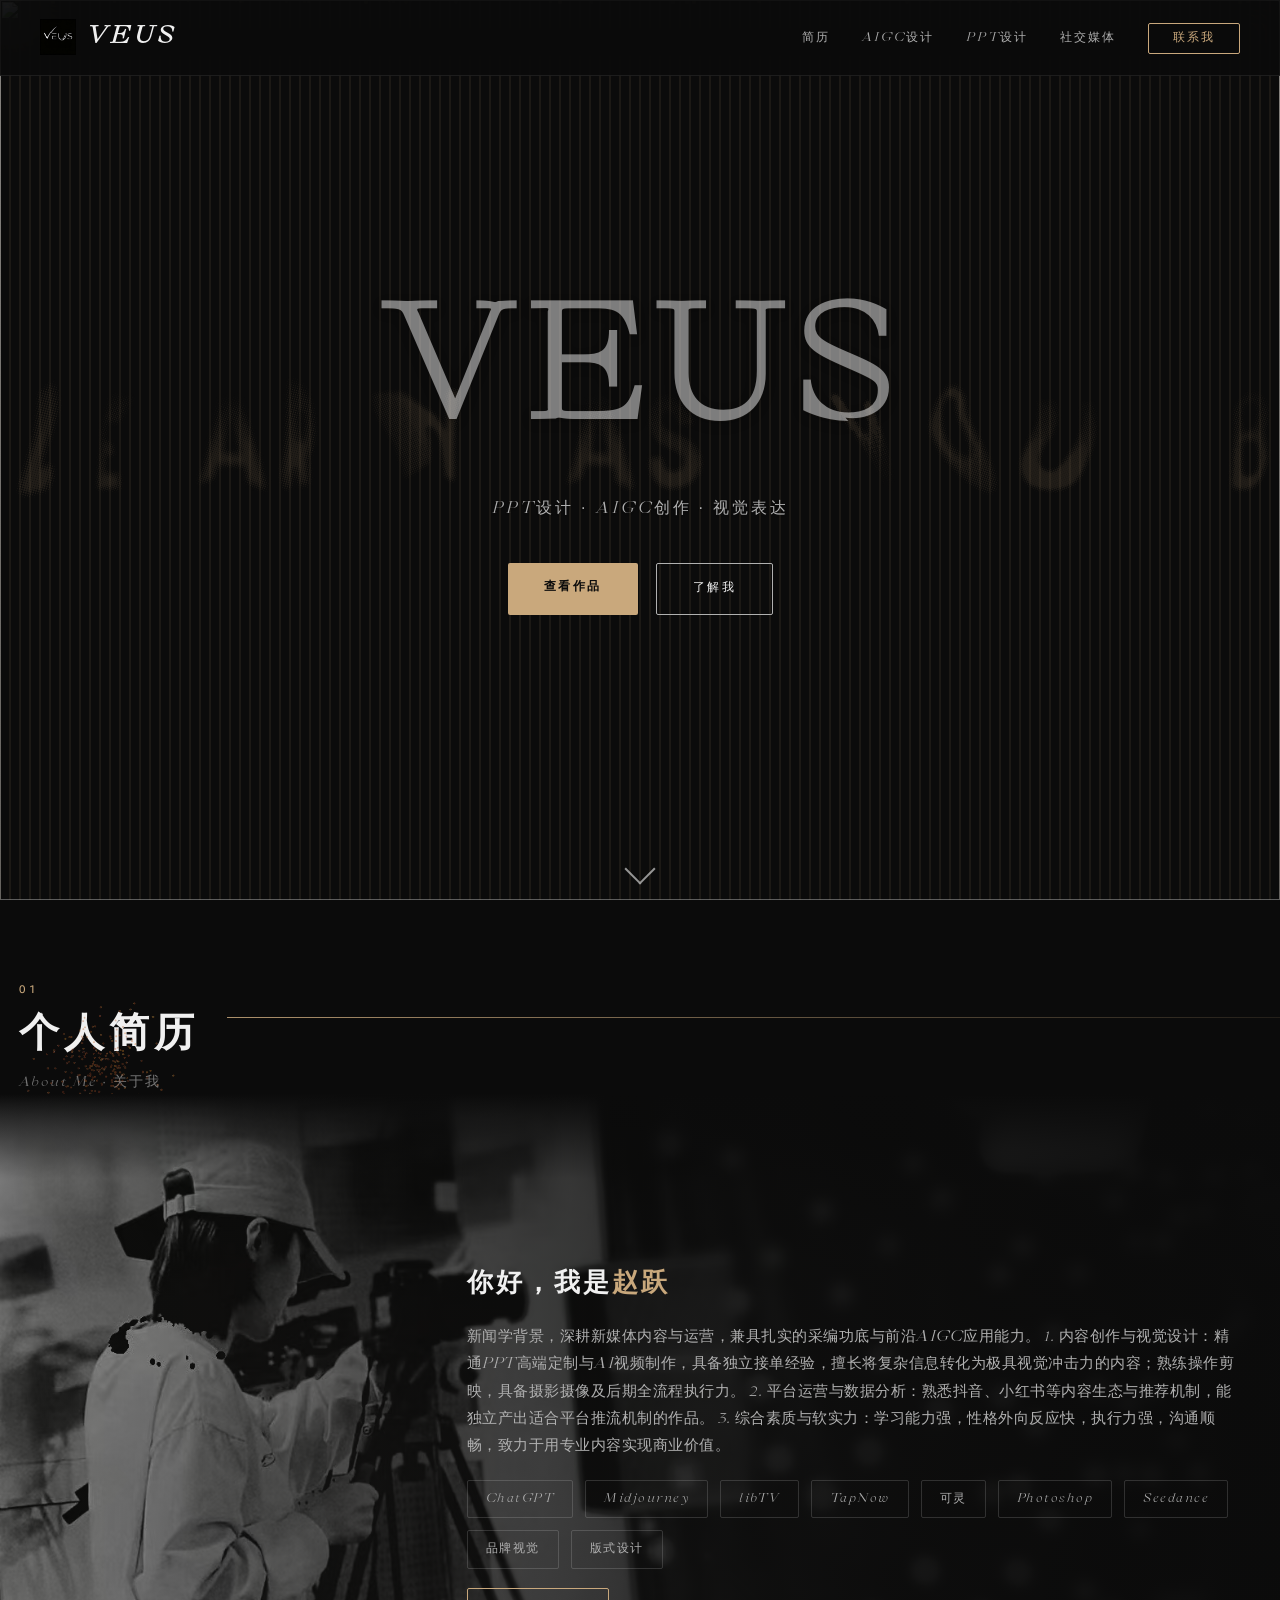
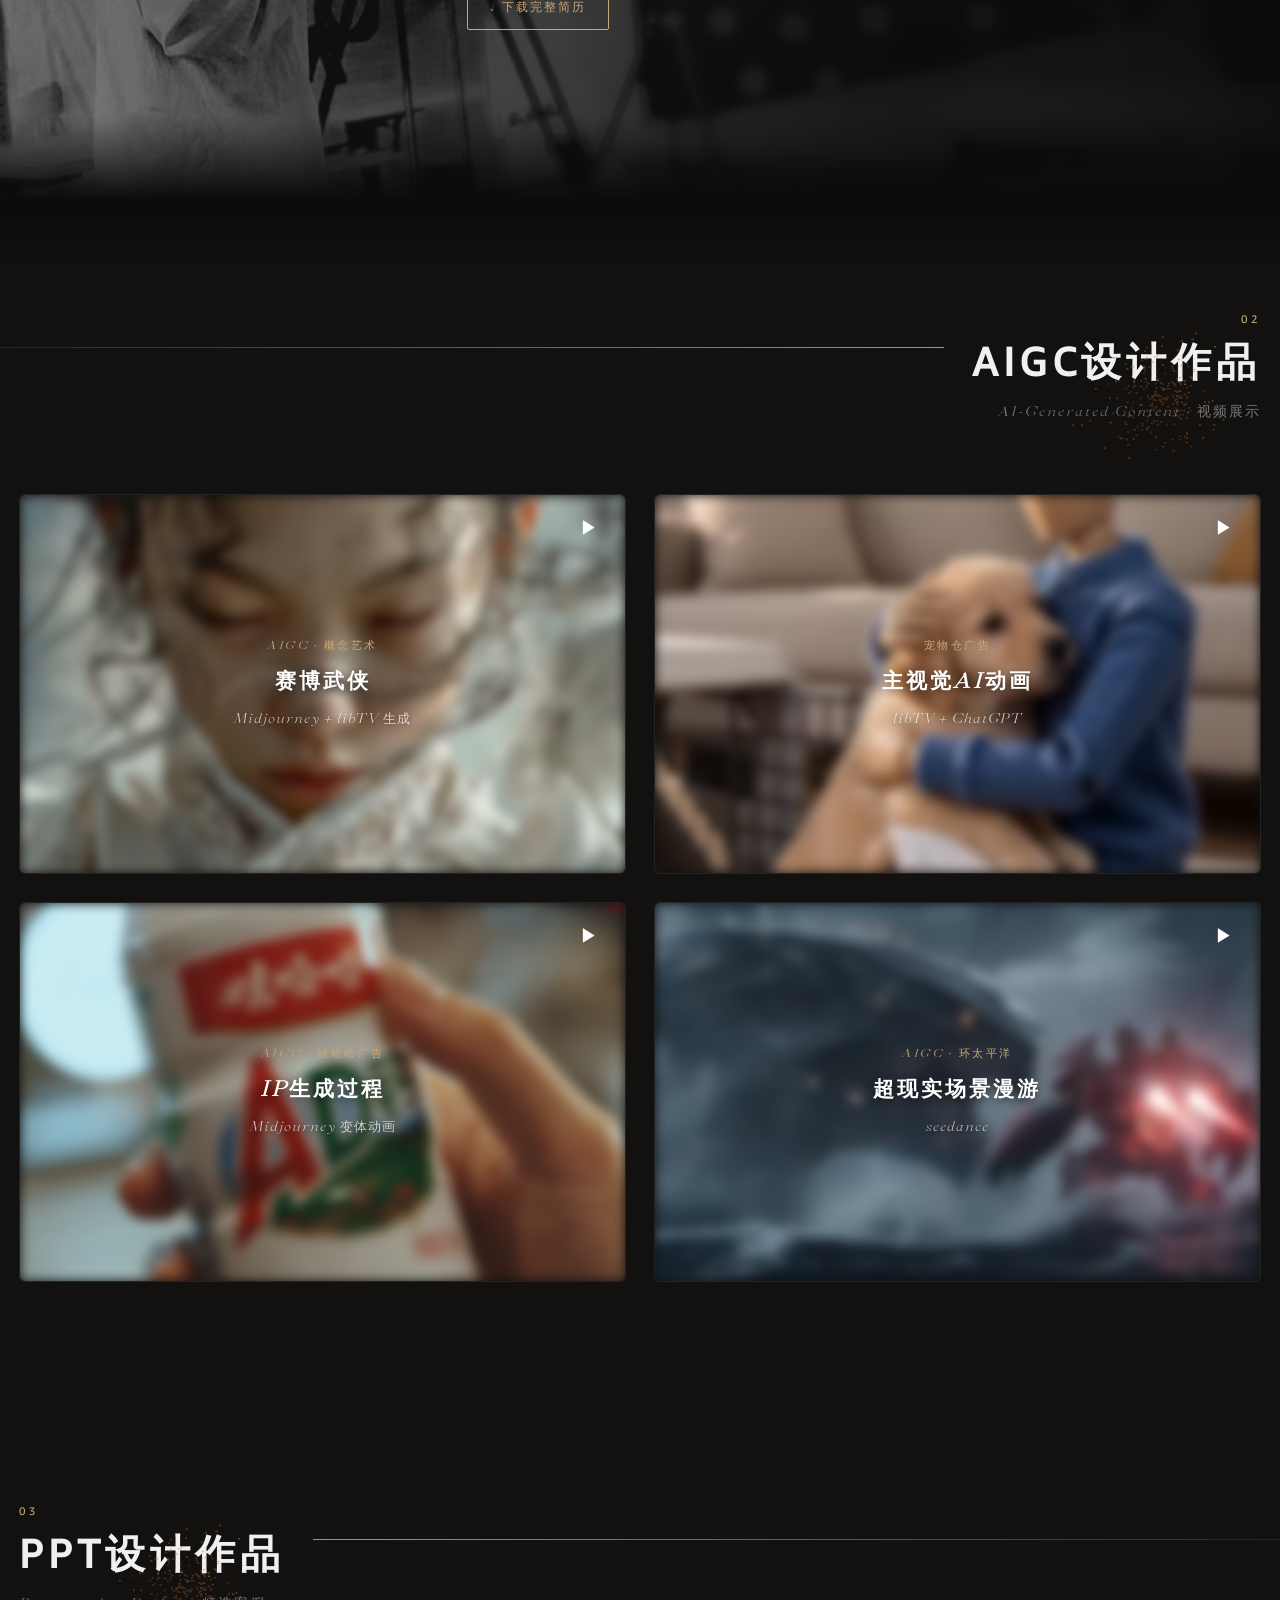
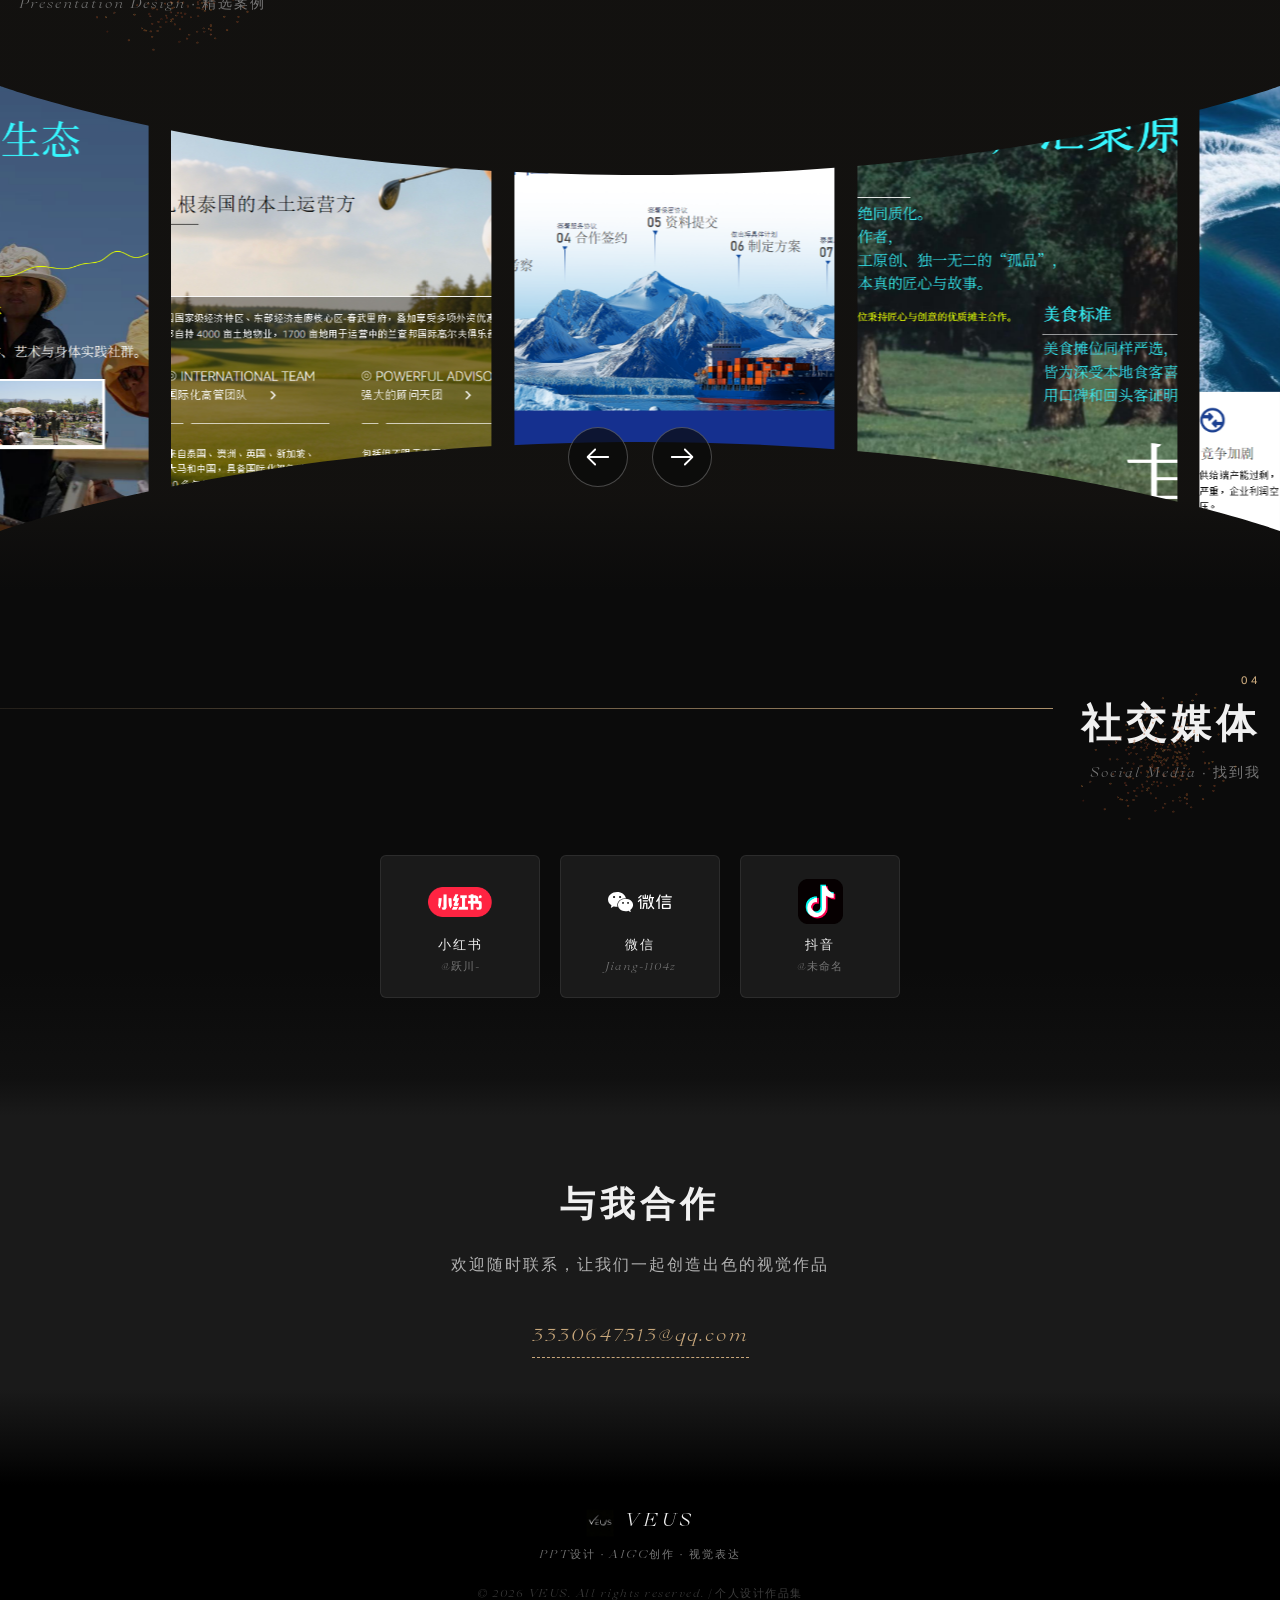
==== commit 45beec5e: "fix: 修复所有反斜杠路径为斜杠，确保GitHub Pages正确加载" ====
--- a/index.html
+++ b/index.html
@@ -3,7 +3,7 @@
 <head>
     <meta charset="UTF-8">
     <meta name="viewport" content="width=device-width, initial-scale=1.0">
-    <link rel="icon" href="logo\logoblack.jpg" type="image/png">
+    <link rel="icon" href="logo/logoblack.jpg" type="image/png">
     <title>VEUS | Learn as You Build</title>
     <link rel="stylesheet" href="style.css">
     </head>
@@ -20,7 +20,7 @@
                     <circle class="preloader-ring-fill" id="preloaderRingFill" cx="60" cy="60" r="52"/>
                 </svg>
                 <div class="preloader-logo">
-                    <img src="logo\logowhite.jpg" alt="YUECHUAN STUDIO" class="preloader-logo-img">
+                    <img src="logo/logowhite.jpg" alt="YUECHUAN STUDIO" class="preloader-logo-img">
                 </div>
             </div>
             <div class="preloader-title">VEUS</div>
@@ -42,7 +42,7 @@
         <!-- ==================== 导航栏 ==================== -->
     <nav class="navbar" id="navbar">
         <div class="nav-container">
-            <a href="#home" class="logo"><img src="logo\logowhite.jpg" alt="" class="logo-img"><span class="logo-text">VEUS<span class="dot">
+            <a href="#home" class="logo"><img src="logo/logowhite.jpg" alt="" class="logo-img"><span class="logo-text">VEUS<span class="dot">
             <ul class="nav-links" id="navLinks">
                 <li><a href="#about">简历</a></li>
                 <li><a href="#aigc">AIGC设计</a></li>
@@ -103,11 +103,17 @@
                 <div class="about-info">
                     <h3>你好，我是<span class="highlight">赵跃</span></h3>
                     <p>
-                        新闻学专业，全栈式内容创作者。<strong>擅长AIGC应用 + PPT视觉设计 + 视频剪辑。拥有丰富的独立接单经验，能熟练运用新媒体逻辑打造高传播度内容。</strong>
-                        执行力强，沟通顺畅，致力于用专业内容实现商业价值。
+                        新闻学背景，深耕新媒体内容与运营，兼具扎实的采编功底与前沿AIGC应用能力。
+                        1. 内容创作与视觉设计：精通PPT高端定制与AI视频制作，具备独立接单经验，擅长将复杂信息转化为极具视觉冲击力的内容；熟练操作剪映，具备摄影摄像及后期全流程执行力。
+                        2. 平台运营与数据分析：熟悉抖音、小红书等内容生态与推荐机制，能独立产出适合平台推流机制的作品。
+                        3. 综合素质与软实力：学习能力强，性格外向反应快，执行力强，沟通顺畅，致力于用专业内容实现商业价值。
                     </p>
                     <div class="skill-tags">
-                        <span class="skill-tag">Stable Diffusion</span>
+                        <span class="skill-tag">ChatGPT</span>
+                        <span class="skill-tag">Midjourney</span>
+                        <span class="skill-tag">libTV</span>
+                        <span class="skill-tag">TapNow</span>
+                        <span class="skill-tag">可灵</span>
                         <span class="skill-tag">Photoshop</span>
                         <span class="skill-tag">Seedance</span>
                         <span class="skill-tag">品牌视觉</span>
@@ -133,36 +139,36 @@
             <p>AI-Generated Content · 视频展示</p>
         </div>
         <div class="works-grid">
-            <div class="work-card aigc-card" data-type="aigc" data-video="AIGC-video\AIGC-1.mp4" data-images="AIGC-video/AIGC-1.png">
+            <div class="work-card aigc-card" data-type="aigc" data-video="AIGC-video/AIGC-1.mp4" data-images="AIGC-video/AIGC-1.png">
                 <div class="work-card-image">
                     <video muted loop playsinline poster="AIGC-video/AIGC-1.png">
-                        <source src="AIGC-video\AIGC-1.mp4" type="video/mp4">
+                        <source src="AIGC-video/AIGC-1.mp4" type="video/mp4">
                     </video>
                     <div class="work-card-overlay"><span class="overlay-icon">▶</span></div>
                 </div>
                 <div class="work-card-info">
                     <div class="work-category">AIGC · 概念艺术</div>
                     <h4>赛博武侠</h4>
-                    <p>Midjourney + Runway 生成</p>
-                </div>
-            </div>
-            <div class="work-card aigc-card" data-type="aigc" data-video="AIGC-video\AIGC-2.mp4" data-images="AIGC-video/AIGC-2.png">
+                    <p>Midjourney + libTV 生成</p>
+                </div>
+            </div>
+            <div class="work-card aigc-card" data-type="aigc" data-video="AIGC-video/AIGC-2.mp4" data-images="AIGC-video/AIGC-2.png">
                 <div class="work-card-image">
                     <video muted loop playsinline poster="AIGC-video/AIGC-2.png">
-                        <source src="AIGC-video\AIGC-2.mp4" type="video/mp4">
+                        <source src="AIGC-video/AIGC-2.mp4" type="video/mp4">
                     </video>
                     <div class="work-card-overlay"><span class="overlay-icon">▶</span></div>
                 </div>
                 <div class="work-card-info">
                     <div class="work-category">宠物仓广告</div>
                     <h4>主视觉AI动画</h4>
-                    <p>Stable Diffusion + Deforum</p>
-                </div>
-            </div>
-            <div class="work-card aigc-card" data-type="aigc" data-video="AIGC-video\AIGC-3.mp4" data-images="AIGC-video/AIGC-3.png">
+                    <p>libTV + ChatGPT</p>
+                </div>
+            </div>
+            <div class="work-card aigc-card" data-type="aigc" data-video="AIGC-video/AIGC-3.mp4" data-images="AIGC-video/AIGC-3.png">
                 <div class="work-card-image">
                     <video muted loop playsinline poster="AIGC-video/AIGC-3.png">
-                        <source src="AIGC-video\AIGC-3.mp4" type="video/mp4">
+                        <source src="AIGC-video/AIGC-3.mp4" type="video/mp4">
                     </video>
                     <div class="work-card-overlay"><span class="overlay-icon">▶</span></div>
                 </div>
@@ -172,17 +178,17 @@
                     <p>Midjourney 变体动画</p>
                 </div>
             </div>
-            <div class="work-card aigc-card" data-type="aigc" data-video="AIGC-video\AIGC-4.mp4" data-images="AIGC-video/AIGC-4.png">
+            <div class="work-card aigc-card" data-type="aigc" data-video="AIGC-video/AIGC-4.mp4" data-images="AIGC-video/AIGC-4.png">
                 <div class="work-card-image">
                     <video muted loop playsinline poster="AIGC-video/AIGC-4.png">
-                        <source src="AIGC-video\AIGC-4.mp4" type="video/mp4">
+                        <source src="AIGC-video/AIGC-4.mp4" type="video/mp4">
                     </video>
                     <div class="work-card-overlay"><span class="overlay-icon">▶</span></div>
                 </div>
                 <div class="work-card-info">
                     <div class="work-category">AIGC · 环太平洋</div>
                     <h4>超现实场景漫游</h4>
-                    <p>DALL·E 3 + Pika Labs</p>
+                    <p>seedance</p>
                 </div>
             </div>
         </div>
@@ -206,27 +212,27 @@
                     <div class="img-list img-wrapper">
                         <div class="img-box">
                             <div class="info"><h3>One click triple connection</h3></div>
-                            <img src="PPT-image\PPT-1.png" alt="">
-                        </div>
-                        <div class="img-box">
-                            <div class="info"><h3>One click triple connection</h3></div>
-                            <img src="PPT-image\PPT-2.png" alt="">
-                        </div>
-                        <div class="img-box">
-                            <div class="info"><h3>One click triple connection</h3></div>
-                            <img src="PPT-image\PPT-3.png" alt="">
-                        </div>
-                        <div class="img-box">
-                            <div class="info"><h3>One click triple connection</h3></div>
-                            <img src="PPT-image\PPT-4.png" alt="">
-                        </div>
-                        <div class="img-box">
-                            <div class="info"><h3>One click triple connection</h3></div>
-                            <img src="PPT-image\PPT-5.png" alt="">
+                            <img src="PPT-image/PPT-1.png" alt="">
+                        </div>
+                        <div class="img-box">
+                            <div class="info"><h3>One click triple connection</h3></div>
+                            <img src="PPT-image/PPT-2.png" alt="">
+                        </div>
+                        <div class="img-box">
+                            <div class="info"><h3>One click triple connection</h3></div>
+                            <img src="PPT-image/PPT-3.png" alt="">
+                        </div>
+                        <div class="img-box">
+                            <div class="info"><h3>One click triple connection</h3></div>
+                            <img src="PPT-image/PPT-4.png" alt="">
+                        </div>
+                        <div class="img-box">
+                            <div class="info"><h3>One click triple connection</h3></div>
+                            <img src="PPT-image/PPT-5.png" alt="">
                         </div>
                         <div class="img-box" id="last-img-box">
                             <div class="info"><h3>One click triple connection</h3></div>
-                            <img src="PPT-image\PPT-6.png" alt="">
+                            <img src="PPT-image/PPT-6.png" alt="">
                         </div>
                     </div>
                 </div>
@@ -293,7 +299,7 @@
 
     <!-- ==================== 页脚 ==================== -->
     <footer class="footer">
-        <div class="footer-name"><img src="logo\logowhite.jpg" alt="" class="footer-logo-img">VEUS</div>
+        <div class="footer-name"><img src="logo/logowhite.jpg" alt="" class="footer-logo-img">VEUS</div>
         <div class="footer-tagline">PPT设计 · AIGC创作 · 视觉表达</div>
         <div class="footer-copy">&copy; 2026 VEUS. All rights reserved. | 个人设计作品集</div>
     </footer>
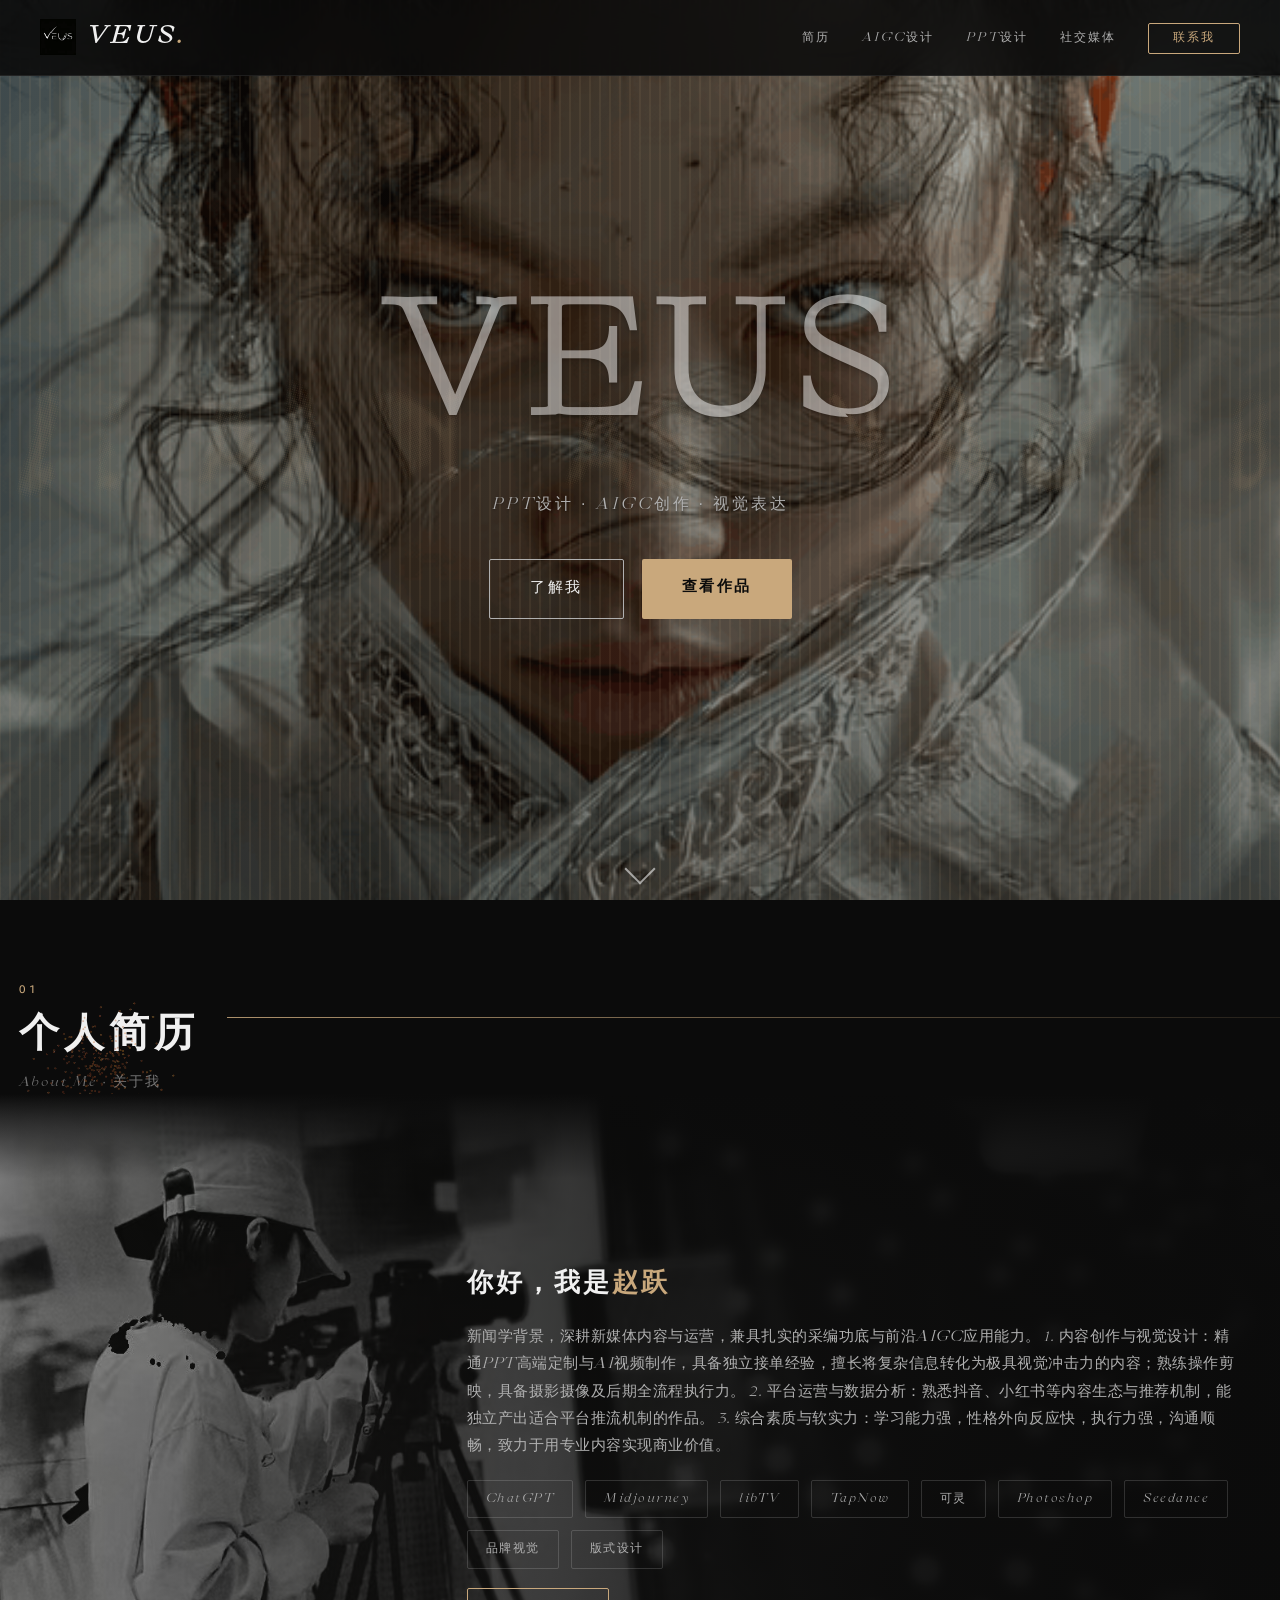
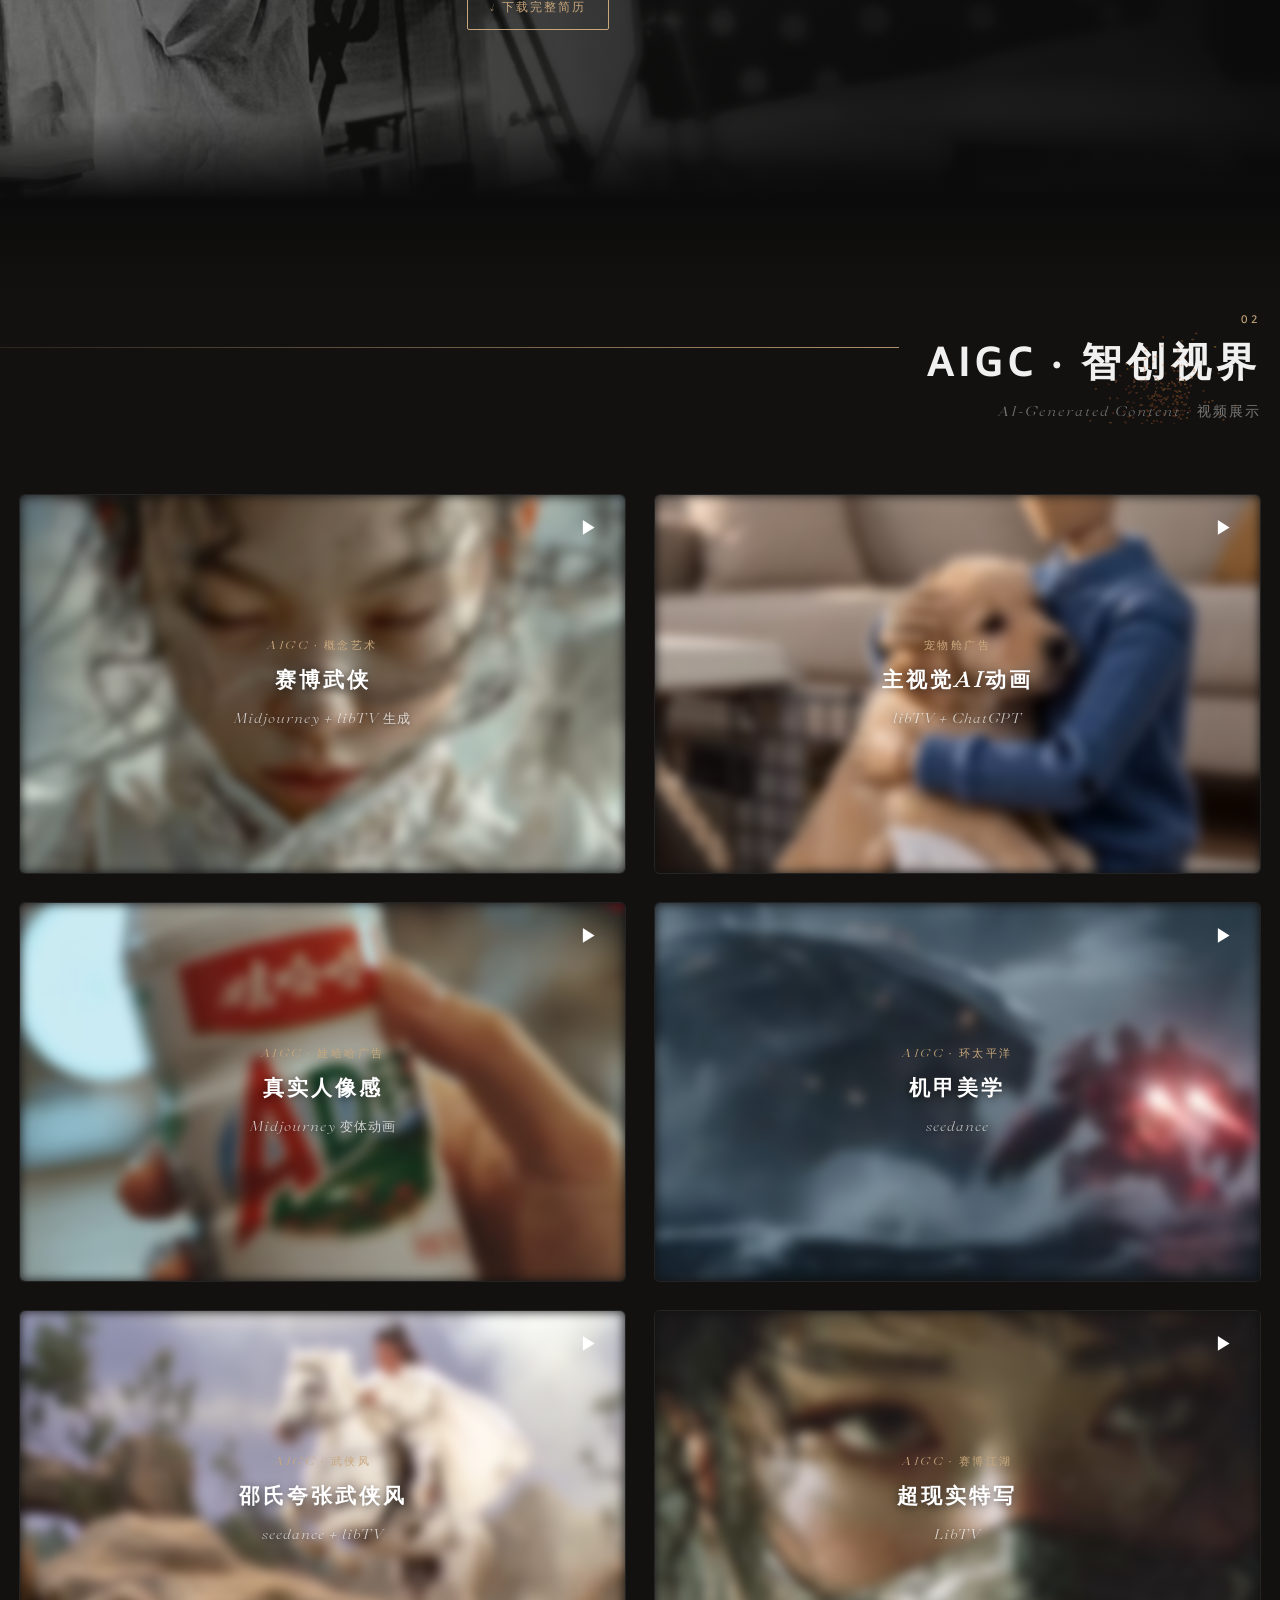
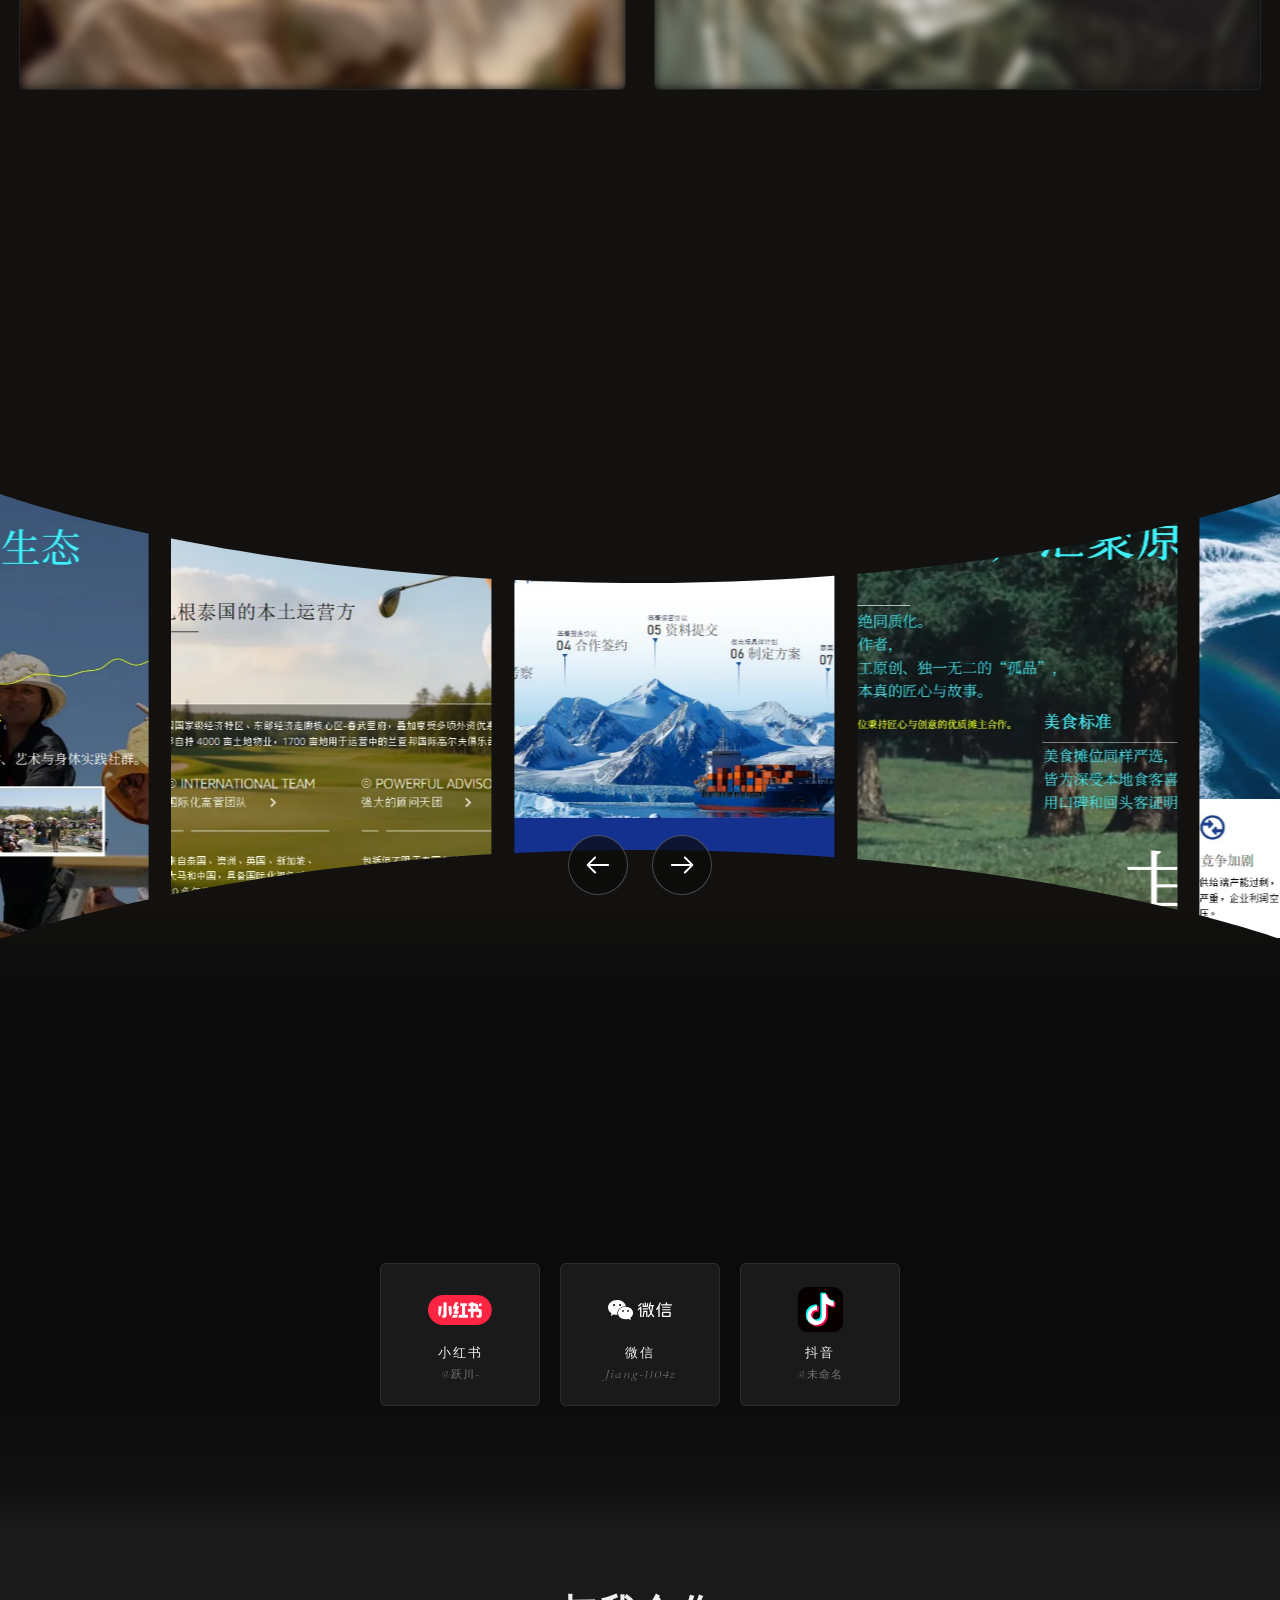
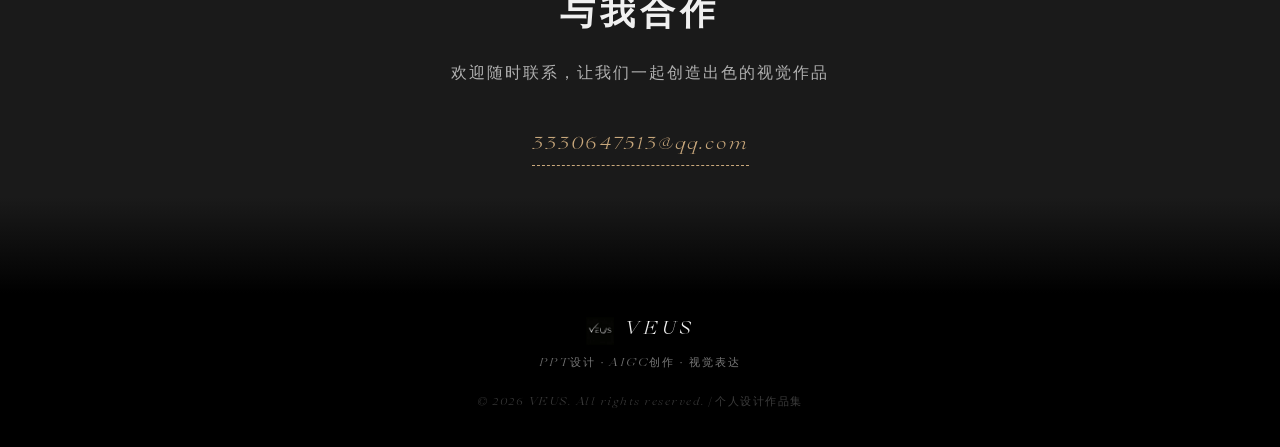
==== commit 2107ec22: "修复GitHub Pages兼容性: 反斜杠路径转正斜杠, 修正视频引用, 闭合logo标签" ====
--- a/index.html
+++ b/index.html
@@ -5,6 +5,14 @@
     <meta name="viewport" content="width=device-width, initial-scale=1.0">
     <link rel="icon" href="logo/logoblack.jpg" type="image/png">
     <title>VEUS | Learn as You Build</title>
+
+    <!-- 资源预加载：关键字体最先加载 -->
+    <link rel="preload" href="type/glossy%20display%20extended%20light.otf" as="font" type="font/otf" crossorigin>
+    <link rel="preload" href="type/glossy%20display%20extended%20italic.otf" as="font" type="font/otf" crossorigin>
+    <!-- 预连接外部资源 -->
+    <link rel="preconnect" href="https://xhslink.com">
+    <link rel="preconnect" href="https://v.douyin.com">
+
     <link rel="stylesheet" href="style.css">
     </head>
 <body>
@@ -20,7 +28,7 @@
                     <circle class="preloader-ring-fill" id="preloaderRingFill" cx="60" cy="60" r="52"/>
                 </svg>
                 <div class="preloader-logo">
-                    <img src="logo/logowhite.jpg" alt="YUECHUAN STUDIO" class="preloader-logo-img">
+                    <img src="logo/logowhite_sm.webp" alt="YUECHUAN STUDIO" class="preloader-logo-img">
                 </div>
             </div>
             <div class="preloader-title">VEUS</div>
@@ -42,7 +50,7 @@
         <!-- ==================== 导航栏 ==================== -->
     <nav class="navbar" id="navbar">
         <div class="nav-container">
-            <a href="#home" class="logo"><img src="logo/logowhite.jpg" alt="" class="logo-img"><span class="logo-text">VEUS<span class="dot">
+            <a href="#home" class="logo"><img src="logo/logowhite_sm.webp" alt="" class="logo-img"><span class="logo-text">VEUS<span class="dot">.</span></span></a>
             <ul class="nav-links" id="navLinks">
                 <li><a href="#about">简历</a></li>
                 <li><a href="#aigc">AIGC设计</a></li>
@@ -59,7 +67,9 @@
     <!-- ==================== Hero 区域 ==================== -->
     <section class="hero" id="home">
         <div class="hero-bg" aria-hidden="true">
-            <img src="background/converted.gif" alt="">
+            <video autoplay muted loop playsinline preload="none" poster="background/converted_poster.png" fetchpriority="high">
+                <source src="background/converted_bg.mp4" type="video/mp4">
+            </video>
         </div>
         <div class="hero-particles" id="heroParticles"></div>
         <!-- 全屏英文大标题 -->
@@ -70,8 +80,8 @@
             <h1>VEUS</h1>
             <p class="hero-subtitle">PPT设计 · AIGC创作 · 视觉表达</p>
             <div class="hero-cta">
+                <a href="#about" class="btn-outline-light">了解我</a>
                 <a href="#aigc" class="btn-primary">查看作品</a>
-                <a href="#about" class="btn-outline-light">了解我</a>
             </div>
         </div>
         <div class="hero-scroll" onclick="document.getElementById('about').scrollIntoView({behavior:'smooth'})">
@@ -93,7 +103,7 @@
         </div>
         <div class="about-grid">
             <div class="about-bg-image">
-                <img src="extra-picture/个人简历9：16黑白.jpg" alt="个人照片">
+                <img src="extra-picture/个人简历9：16黑白.jpg" alt="个人照片" loading="lazy" decoding="async">
             </div>
             <div class="about-cell about-cell-r1c1"></div>
             <div class="about-cell about-cell-r1c2"></div>
@@ -132,16 +142,16 @@
             <div class="section-title-row">
                 <div class="section-title-group">
                     <div class="section-number">02</div>
-                    <h2>AIGC设计作品</h2>
+                    <h2>AIGC · 智创视界</h2>
                 </div>
                 <div class="section-line"></div>
             </div>
             <p>AI-Generated Content · 视频展示</p>
         </div>
         <div class="works-grid">
-            <div class="work-card aigc-card" data-type="aigc" data-video="AIGC-video/AIGC-1.mp4" data-images="AIGC-video/AIGC-1.png">
-                <div class="work-card-image">
-                    <video muted loop playsinline poster="AIGC-video/AIGC-1.png">
+            <div class="work-card aigc-card" data-type="aigc" data-video="AIGC-video/AIGC-1.mp4" data-images="AIGC-video/AIGC-1.webp">
+                <div class="work-card-image">
+                    <video muted loop playsinline preload="none" poster="AIGC-video/AIGC-1.webp" loading="lazy">
                         <source src="AIGC-video/AIGC-1.mp4" type="video/mp4">
                     </video>
                     <div class="work-card-overlay"><span class="overlay-icon">▶</span></div>
@@ -152,43 +162,69 @@
                     <p>Midjourney + libTV 生成</p>
                 </div>
             </div>
-            <div class="work-card aigc-card" data-type="aigc" data-video="AIGC-video/AIGC-2.mp4" data-images="AIGC-video/AIGC-2.png">
-                <div class="work-card-image">
-                    <video muted loop playsinline poster="AIGC-video/AIGC-2.png">
+            <div class="work-card aigc-card" data-type="aigc" data-video="AIGC-video/AIGC-2.mp4" data-images="AIGC-video/AIGC-2.webp">
+                <div class="work-card-image">
+                    <video muted loop playsinline preload="none" poster="AIGC-video/AIGC-2.webp" loading="lazy">
                         <source src="AIGC-video/AIGC-2.mp4" type="video/mp4">
                     </video>
                     <div class="work-card-overlay"><span class="overlay-icon">▶</span></div>
                 </div>
                 <div class="work-card-info">
-                    <div class="work-category">宠物仓广告</div>
+                    <div class="work-category">宠物舱广告</div>
                     <h4>主视觉AI动画</h4>
                     <p>libTV + ChatGPT</p>
                 </div>
             </div>
-            <div class="work-card aigc-card" data-type="aigc" data-video="AIGC-video/AIGC-3.mp4" data-images="AIGC-video/AIGC-3.png">
-                <div class="work-card-image">
-                    <video muted loop playsinline poster="AIGC-video/AIGC-3.png">
+            <div class="work-card aigc-card" data-type="aigc" data-video="AIGC-video/AIGC-3.mp4" data-images="AIGC-video/AIGC-3.webp">
+                <div class="work-card-image">
+                    <video muted loop playsinline preload="none" poster="AIGC-video/AIGC-3.webp" loading="lazy">
                         <source src="AIGC-video/AIGC-3.mp4" type="video/mp4">
                     </video>
                     <div class="work-card-overlay"><span class="overlay-icon">▶</span></div>
                 </div>
                 <div class="work-card-info">
                     <div class="work-category">AIGC · 娃哈哈广告</div>
-                    <h4>IP生成过程</h4>
+                    <h4>真实人像感</h4>
                     <p>Midjourney 变体动画</p>
                 </div>
             </div>
-            <div class="work-card aigc-card" data-type="aigc" data-video="AIGC-video/AIGC-4.mp4" data-images="AIGC-video/AIGC-4.png">
-                <div class="work-card-image">
-                    <video muted loop playsinline poster="AIGC-video/AIGC-4.png">
+            <div class="work-card aigc-card" data-type="aigc" data-video="AIGC-video/AIGC-4.mp4" data-images="AIGC-video/AIGC-4.webp">
+                <div class="work-card-image">
+                    <video muted loop playsinline preload="none" poster="AIGC-video/AIGC-4.webp" loading="lazy">
                         <source src="AIGC-video/AIGC-4.mp4" type="video/mp4">
                     </video>
                     <div class="work-card-overlay"><span class="overlay-icon">▶</span></div>
                 </div>
                 <div class="work-card-info">
                     <div class="work-category">AIGC · 环太平洋</div>
-                    <h4>超现实场景漫游</h4>
+                    <h4>机甲美学</h4>
                     <p>seedance</p>
+                </div>
+            </div>
+            <div class="work-card aigc-card" data-type="aigc" data-video="AIGC-video/AIGC-5.mp4" data-images="AIGC-video/AIGC-5.png">
+                <div class="work-card-image">
+                    <video muted loop playsinline preload="none" poster="AIGC-video/AIGC-5.png" loading="lazy">
+                        <source src="AIGC-video/AIGC-5.mp4" type="video/mp4">
+                    </video>
+                    <div class="work-card-overlay"><span class="overlay-icon">▶</span></div>
+                </div>
+                <div class="work-card-info">
+                    <div class="work-category">AIGC · 武侠风</div>
+                    <h4>邵氏夸张武侠风</h4>
+                    <p>seedance + libTV</p>
+                </div>
+            </div>
+            <div class="work-card aigc-card" data-type="aigc" data-video="AIGC-video/AIGC-6.mp4" data-images="AIGC-video/AIGC-6.png">
+                <div class="work-card-image">
+                    <video muted loop playsinline preload="none" poster="AIGC-video/AIGC-6.png" loading="lazy">
+                        <source src="AIGC-video/AIGC-6.mp4" type="video/mp4">
+                    </video>
+                    <div class="work-card-overlay"><span class="overlay-icon">▶</span></div>
+                </div>
+                <div class="work-card-info">
+                    <div class="work-category">AIGC · 赛博江湖</div>
+                    <h4>超现实特写</h4>
+                    <p>LibTV</p>
                 </div>
             </div>
         </div>
@@ -201,7 +237,7 @@
                 <div class="section-title-row">
                     <div class="section-title-group">
                         <div class="section-number">03</div>
-                        <h2>PPT设计作品</h2>
+                        <h2>PPT DESIGN · 演示美学</h2>
                     </div>
                     <div class="section-line"></div>
                 </div>
@@ -212,27 +248,27 @@
                     <div class="img-list img-wrapper">
                         <div class="img-box">
                             <div class="info"><h3>One click triple connection</h3></div>
-                            <img src="PPT-image/PPT-1.png" alt="">
-                        </div>
-                        <div class="img-box">
-                            <div class="info"><h3>One click triple connection</h3></div>
-                            <img src="PPT-image/PPT-2.png" alt="">
-                        </div>
-                        <div class="img-box">
-                            <div class="info"><h3>One click triple connection</h3></div>
-                            <img src="PPT-image/PPT-3.png" alt="">
-                        </div>
-                        <div class="img-box">
-                            <div class="info"><h3>One click triple connection</h3></div>
-                            <img src="PPT-image/PPT-4.png" alt="">
-                        </div>
-                        <div class="img-box">
-                            <div class="info"><h3>One click triple connection</h3></div>
-                            <img src="PPT-image/PPT-5.png" alt="">
+                            <img src="PPT-image/PPT-1.webp" alt="" loading="lazy" decoding="async">
+                        </div>
+                        <div class="img-box">
+                            <div class="info"><h3>One click triple connection</h3></div>
+                            <img src="PPT-image/PPT-2.webp" alt="" loading="lazy" decoding="async">
+                        </div>
+                        <div class="img-box">
+                            <div class="info"><h3>One click triple connection</h3></div>
+                            <img src="PPT-image/PPT-3.webp" alt="" loading="lazy" decoding="async">
+                        </div>
+                        <div class="img-box">
+                            <div class="info"><h3>One click triple connection</h3></div>
+                            <img src="PPT-image/PPT-4.webp" alt="" loading="lazy" decoding="async">
+                        </div>
+                        <div class="img-box">
+                            <div class="info"><h3>One click triple connection</h3></div>
+                            <img src="PPT-image/PPT-5.webp" alt="" loading="lazy" decoding="async">
                         </div>
                         <div class="img-box" id="last-img-box">
                             <div class="info"><h3>One click triple connection</h3></div>
-                            <img src="PPT-image/PPT-6.png" alt="">
+                            <img src="PPT-image/PPT-6.webp" alt="" loading="lazy" decoding="async">
                         </div>
                     </div>
                 </div>
@@ -266,21 +302,21 @@
         </div>
             <div class="social-grid">
             <a href="https://xhslink.com/m/7jqiYCoCjYl" class="social-card" target="_blank" rel="noopener">
-                <div class="social-icon"><img src="logo/小红书logo.png" alt="小红书" style="width:64px;height:64px;"></div>
+                <div class="social-icon"><img src="logo/小红书logo.png" alt="小红书" style="width:64px;height:64px;" loading="lazy"></div>
                 <div class="social-info">
                     <div class="social-name">小红书</div>
                     <div class="social-handle">@跃川-</div>
                 </div>
             </a>
             <a class="social-card" target="_blank" rel="noopener">
-                <div class="social-icon"><img src="logo/微信logo.svg" alt="微信" style="width:64px;height:64px;"></div>
+                <div class="social-icon"><img src="logo/微信logo.svg" alt="微信" style="width:64px;height:64px;" loading="lazy"></div>
                 <div class="social-info">
                     <div class="social-name">微信</div>
                     <div class="social-handle">Jiang-1104z</div>
                 </div>
             </a>
             <a href="https://v.douyin.com/s3BhV5Or4Hw/7@4.com" class="social-card" target="_blank" rel="noopener">
-                <div class="social-icon"><img src="logo/抖音logo.image" alt="抖音" style="width:45px;height:45px;"></div>
+                <div class="social-icon"><img src="logo/抖音logo.image" alt="抖音" style="width:45px;height:45px;" loading="lazy"></div>
                 <div class="social-info">
                     <div class="social-name">抖音</div>
                     <div class="social-handle">@未命名</div>
@@ -299,7 +335,7 @@
 
     <!-- ==================== 页脚 ==================== -->
     <footer class="footer">
-        <div class="footer-name"><img src="logo/logowhite.jpg" alt="" class="footer-logo-img">VEUS</div>
+        <div class="footer-name"><img src="logo/logowhite_sm.webp" alt="" class="footer-logo-img">VEUS</div>
         <div class="footer-tagline">PPT设计 · AIGC创作 · 视觉表达</div>
         <div class="footer-copy">&copy; 2026 VEUS. All rights reserved. | 个人设计作品集</div>
     </footer>
--- a/style.css
+++ b/style.css
@@ -3,6 +3,7 @@
     font-family: 'Millik';
     font-weight: 700;
     src: url(./elliptical-rotation-chart-master/asset/font/Millik.c3f91cb.ttf) format("truetype");
+    font-display: swap;
     text-rendering: optimizeLegibility;
 }
 
@@ -74,7 +75,7 @@
 
 .hero { position: relative; width: 100%; min-height: 100vh; display: flex; align-items: center; justify-content: center; overflow: hidden; background: #0b0b0b; }
 .hero-bg { position: absolute; inset: 0; z-index: 0; overflow: hidden; }
-.hero-bg img { width: 100%; height: 100%; object-fit: cover; object-position: center; display: block; }
+.hero-bg img, .hero-bg video { width: 100%; height: 100%; object-fit: cover; object-position: center; display: block; }
 .hero-bg::after { content: ''; position: absolute; inset: 0; background: linear-gradient(to bottom, rgba(11, 11, 11, 0.35) 0%, rgba(11, 11, 11, 0.55) 100%); pointer-events: none; }
 .hero-particles { position: absolute; top: 0; left: 0; width: 100%; height: 100%; pointer-events: none; opacity: 0.25; z-index: 1; }
 .hero-particles .particle { position: absolute; border-radius: 50%; background: var(--accent); animation: floatUp linear infinite; }
@@ -94,9 +95,9 @@
 .hero-content h1 .accent .text3d-char.fisheye { transform: scale(1.22); color: var(--accent-hover); }
 .hero-content .hero-subtitle .text3d-char.fisheye { transform: scale(1.12); color: var(--text-primary); }
 .hero-cta { display: flex; gap: 18px; justify-content: center; flex-wrap: wrap; }
-.btn-primary { display: inline-block; padding: 14px 36px; background: var(--accent); color: #0b0b0b; text-decoration: none; letter-spacing: 2.5px; font-size: 0.78rem; text-transform: uppercase; transition: all var(--transition); border-radius: 2px; font-weight: 600; }
+.btn-primary { display: inline-block; padding: 16px 40px; background: var(--accent); color: #0b0b0b; text-decoration: none; letter-spacing: 2.5px; font-size: 0.95rem; text-transform: uppercase; transition: all var(--transition); border-radius: 2px; font-weight: 600; }
 .btn-primary:hover { background: var(--accent-hover); transform: translateY(-2px); box-shadow: 0 10px 30px rgba(201, 168, 124, 0.3); }
-.btn-outline-light { display: inline-block; padding: 14px 36px; border: 1px solid var(--text-secondary); color: var(--text-primary); text-decoration: none; letter-spacing: 2.5px; font-size: 0.78rem; text-transform: uppercase; transition: all var(--transition); border-radius: 2px; }
+.btn-outline-light { display: inline-block; padding: 16px 40px; border: 1px solid var(--text-secondary); color: var(--text-primary); text-decoration: none; letter-spacing: 2.5px; font-size: 0.95rem; text-transform: uppercase; transition: all var(--transition); border-radius: 2px; }
 .btn-outline-light:hover { border-color: var(--accent); color: var(--accent); transform: translateY(-2px); }
 .hero-scroll { position: absolute; bottom: 35px; left: 50%; transform: translateX(-50%); z-index: 4; animation: bounce 2s infinite; opacity: 0.6; cursor: pointer; }
 .hero-scroll span { display: block; width: 22px; height: 22px; border-right: 2px solid var(--text-primary); border-bottom: 2px solid var(--text-primary); transform: rotate(45deg); }
@@ -104,7 +105,7 @@
 
 /* ========== 通用区块 ========== */
 .section { padding: 110px 0; width: 100%; overflow: visible; }
-.section-header { margin-bottom: 70px; padding: 0; width: 100%; box-sizing: border-box; }
+.section-header { margin-bottom: 70px; padding: 0; width: 100%; box-sizing: border-box; content-visibility: auto; contain-intrinsic-size: 200px; }
 .section-header--left { text-align: left; }
 .section-header--right { text-align: right; }
 .section-title-row { display: flex; align-items: center; gap: 28px; width: 100%;
@@ -185,11 +186,11 @@
 .btn-download-cv:hover { background: var(--accent); color: #0b0b0b; }
 
 /* ========== 作品展示通用样式 ========== */
-.works-grid { display: grid; grid-template-columns: repeat(auto-fit, minmax(460px, 1fr)); gap: 28px; padding: 0 var(--edge-padding); }
+.works-grid { display: grid; grid-template-columns: repeat(auto-fit, minmax(460px, 1fr)); gap: 28px; padding: 0 var(--edge-padding); contain: layout style paint; }
 .work-card { position: relative; border-radius: var(--radius); overflow: hidden; cursor: pointer; transition: transform var(--transition), box-shadow var(--transition); border: 1px solid var(--border-subtle); background: #111; }
 .work-card:hover { transform: translateY(-8px); box-shadow: 0 30px 50px rgba(0, 0, 0, 0.6); border-color: var(--border-medium); }
 .work-card-image { position: relative; aspect-ratio: 16 / 10; overflow: hidden; background: #111; }
-.work-card-image img, .work-card-image video { width: 100%; height: 100%; object-fit: cover; display: block; transition: filter var(--transition); }
+.work-card-image img, .work-card-image video { width: 100%; height: 100%; object-fit: cover; display: block; transition: filter var(--transition); will-change: filter; }
 /* 信息层：覆盖在图片上，默认隐藏 */
 .work-card-info { position: absolute; inset: 0; z-index: 2; display: flex; flex-direction: column; justify-content: center; align-items: center; text-align: center; padding: 30px; opacity: 0; transition: opacity var(--transition); pointer-events: none; }
 .work-card:hover .work-card-info,
@@ -420,8 +421,8 @@
     }
     .btn-primary,
     .btn-outline-light {
-        padding: 12px 26px;
-        font-size: 0.75rem;
+        padding: 13px 28px;
+        font-size: 0.85rem;
         letter-spacing: 2px;
     }
     .hero-big-text {
@@ -653,8 +654,8 @@
     }
     .btn-primary,
     .btn-outline-light {
-        padding: 10px 20px;
-        font-size: 0.7rem;
+        padding: 12px 24px;
+        font-size: 0.78rem;
     }
     .section {
         padding: 50px 0;
@@ -770,6 +771,7 @@
     src: url("type/DRUNKFONTS-Regular.otf") format("opentype");
     font-weight: normal;
     font-style: normal;
+    font-display: swap;
 }
 
 @font-face {
@@ -777,6 +779,7 @@
     src: url("type/Amazon Ember.TTF") format("truetype");
     font-weight: normal;
     font-style: normal;
+    font-display: swap;
 }
 
 @font-face {
@@ -784,6 +787,7 @@
     src: url("type/glossy display extended light.otf") format("opentype");
     font-weight: normal;
     font-style: normal;
+    font-display: swap;
 }
 
 @font-face {
@@ -791,6 +795,7 @@
     src: url("type/glossy display extended italic.otf") format("opentype");
     font-weight: normal;
     font-style: italic;
+    font-display: swap;
 }
 
 @font-face {
@@ -798,6 +803,7 @@
     src: url("type/新闻明朝体MNewsMPro-Light.otf") format("opentype");
     font-weight: normal;
     font-style: normal;
+    font-display: swap;
 }
 
 .hero-big-text {
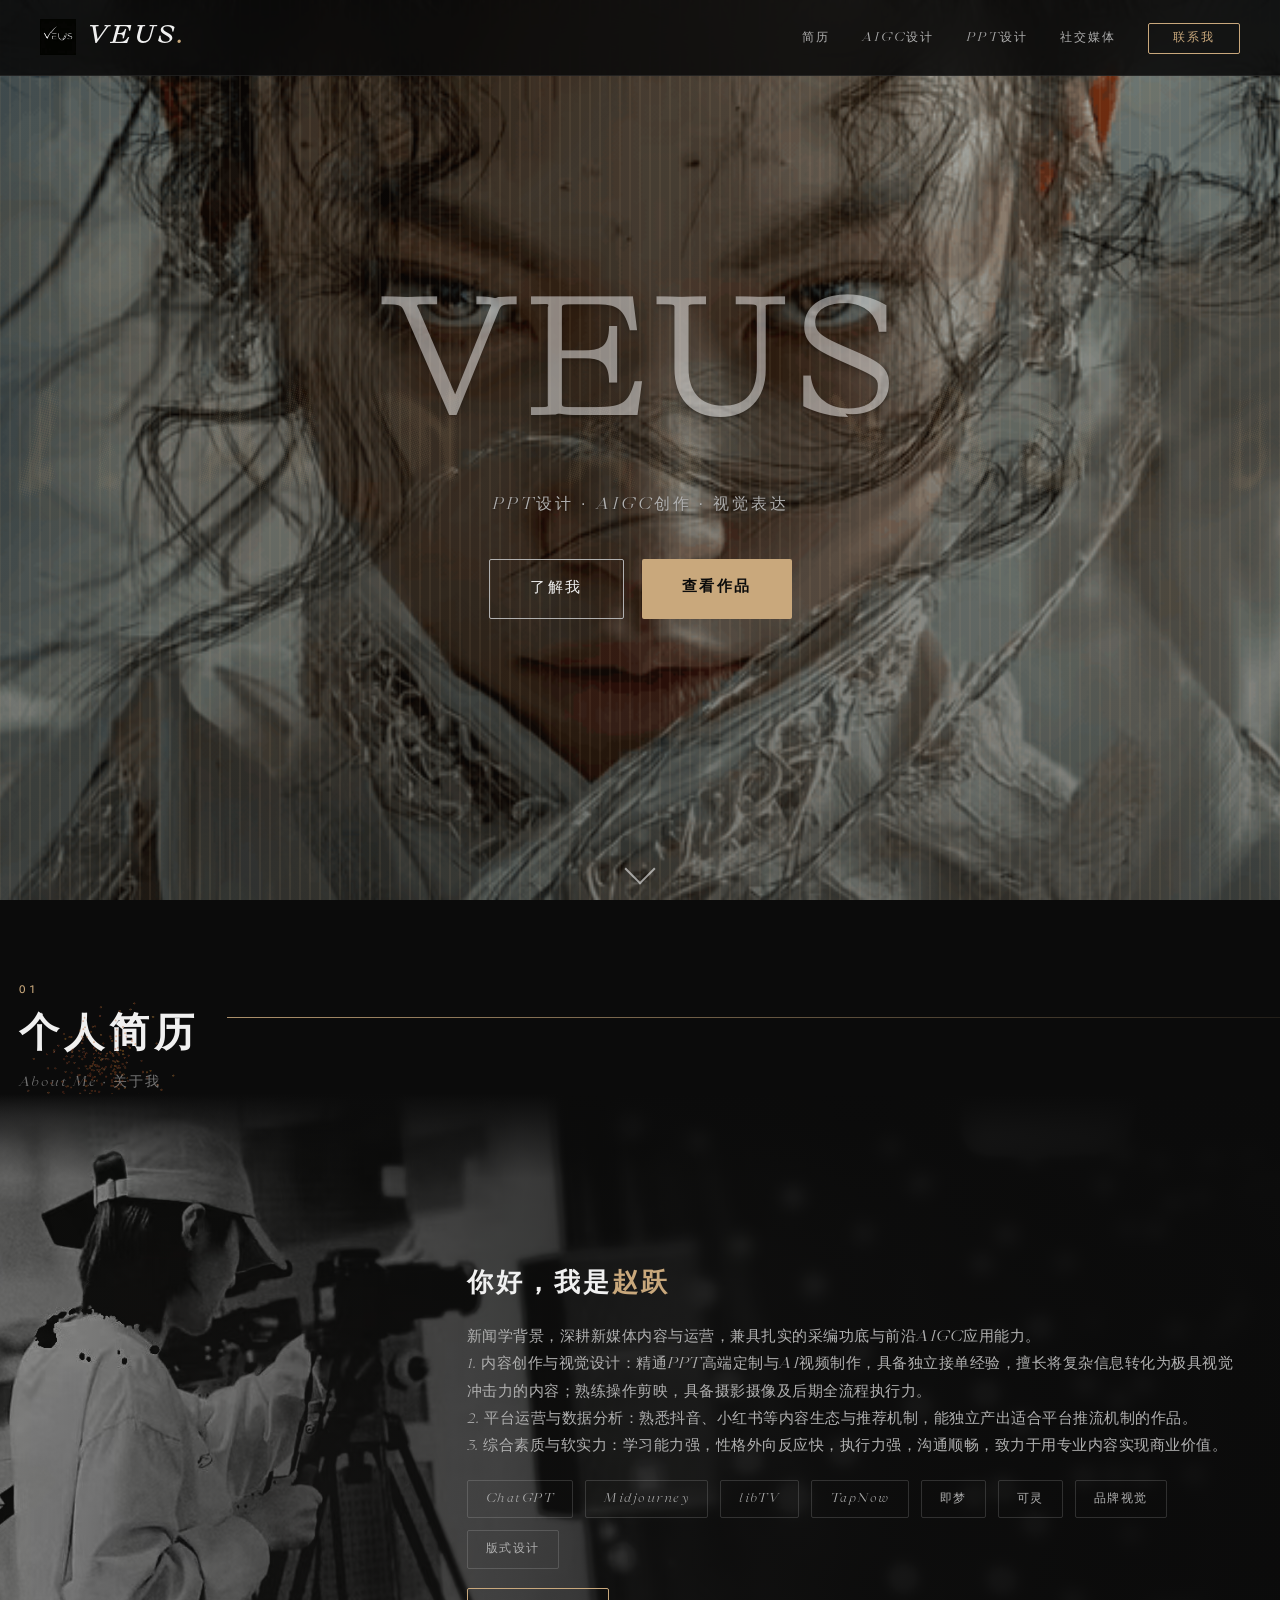
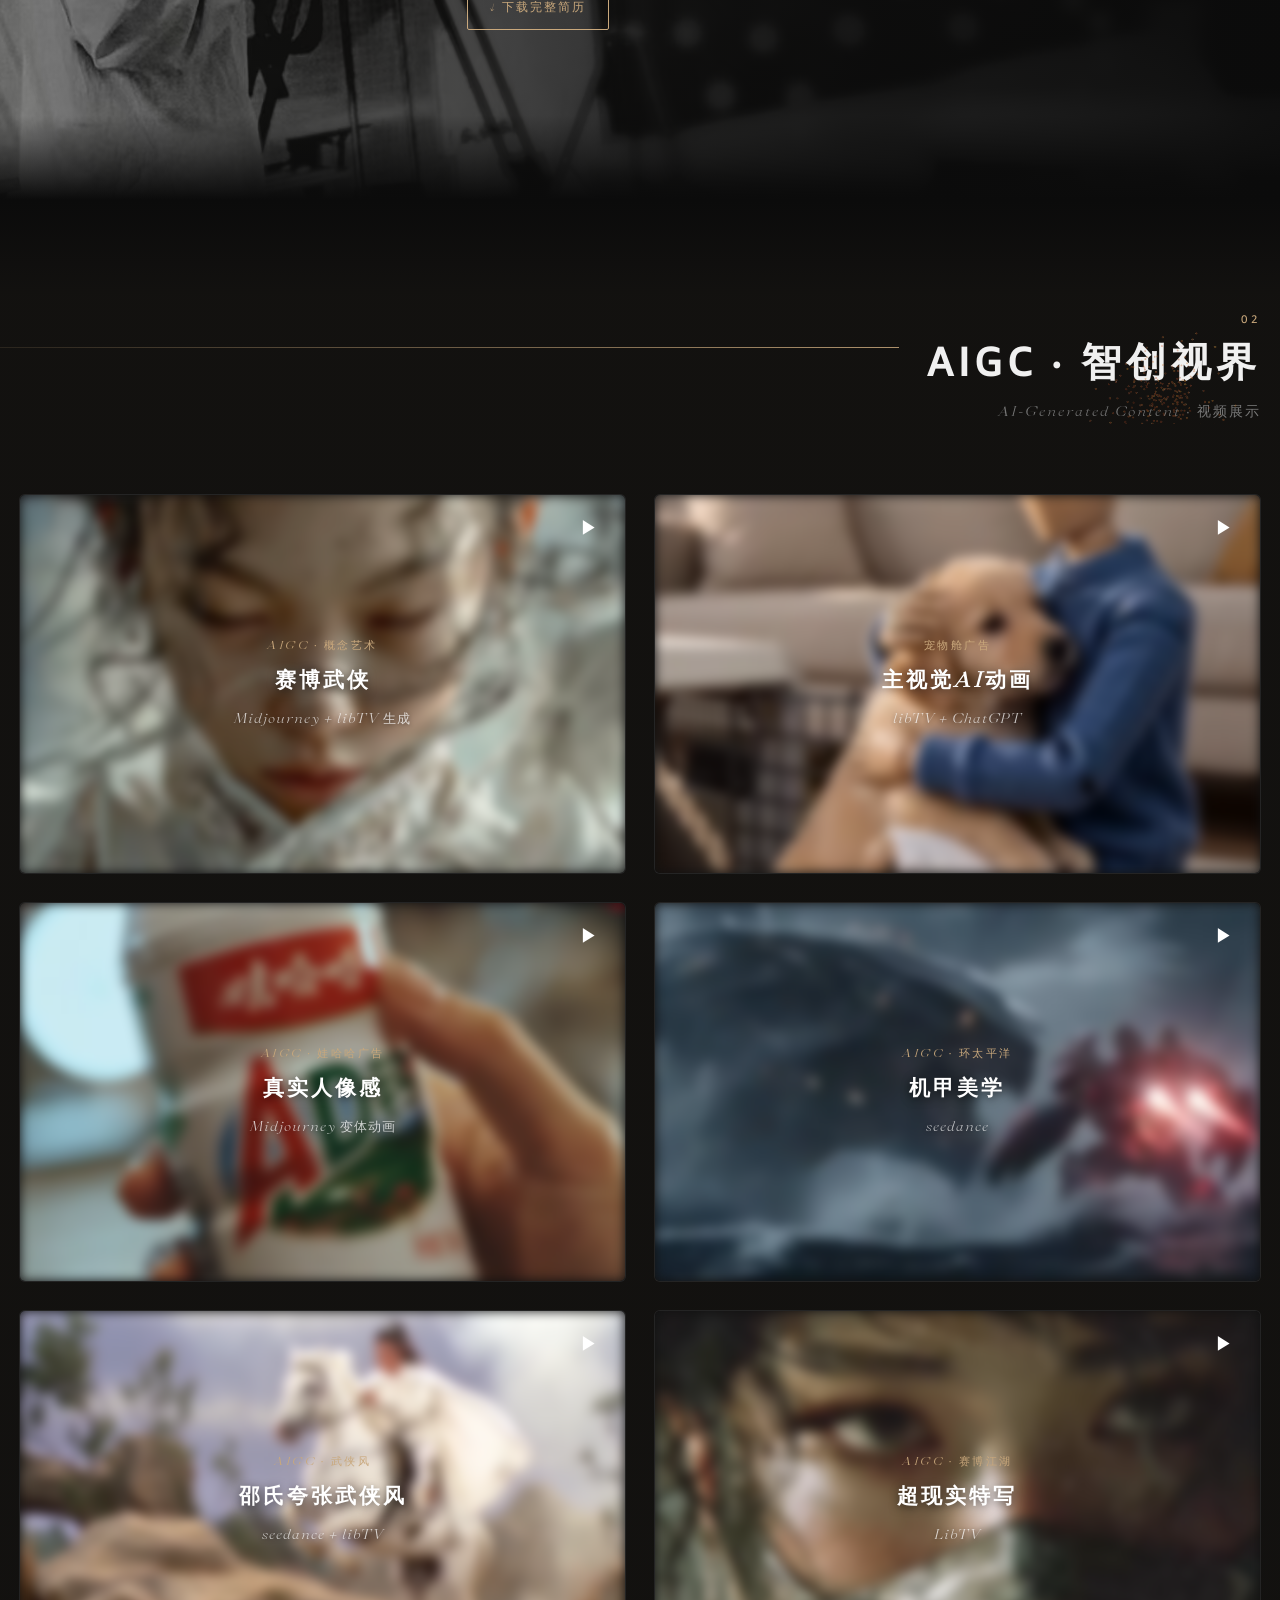
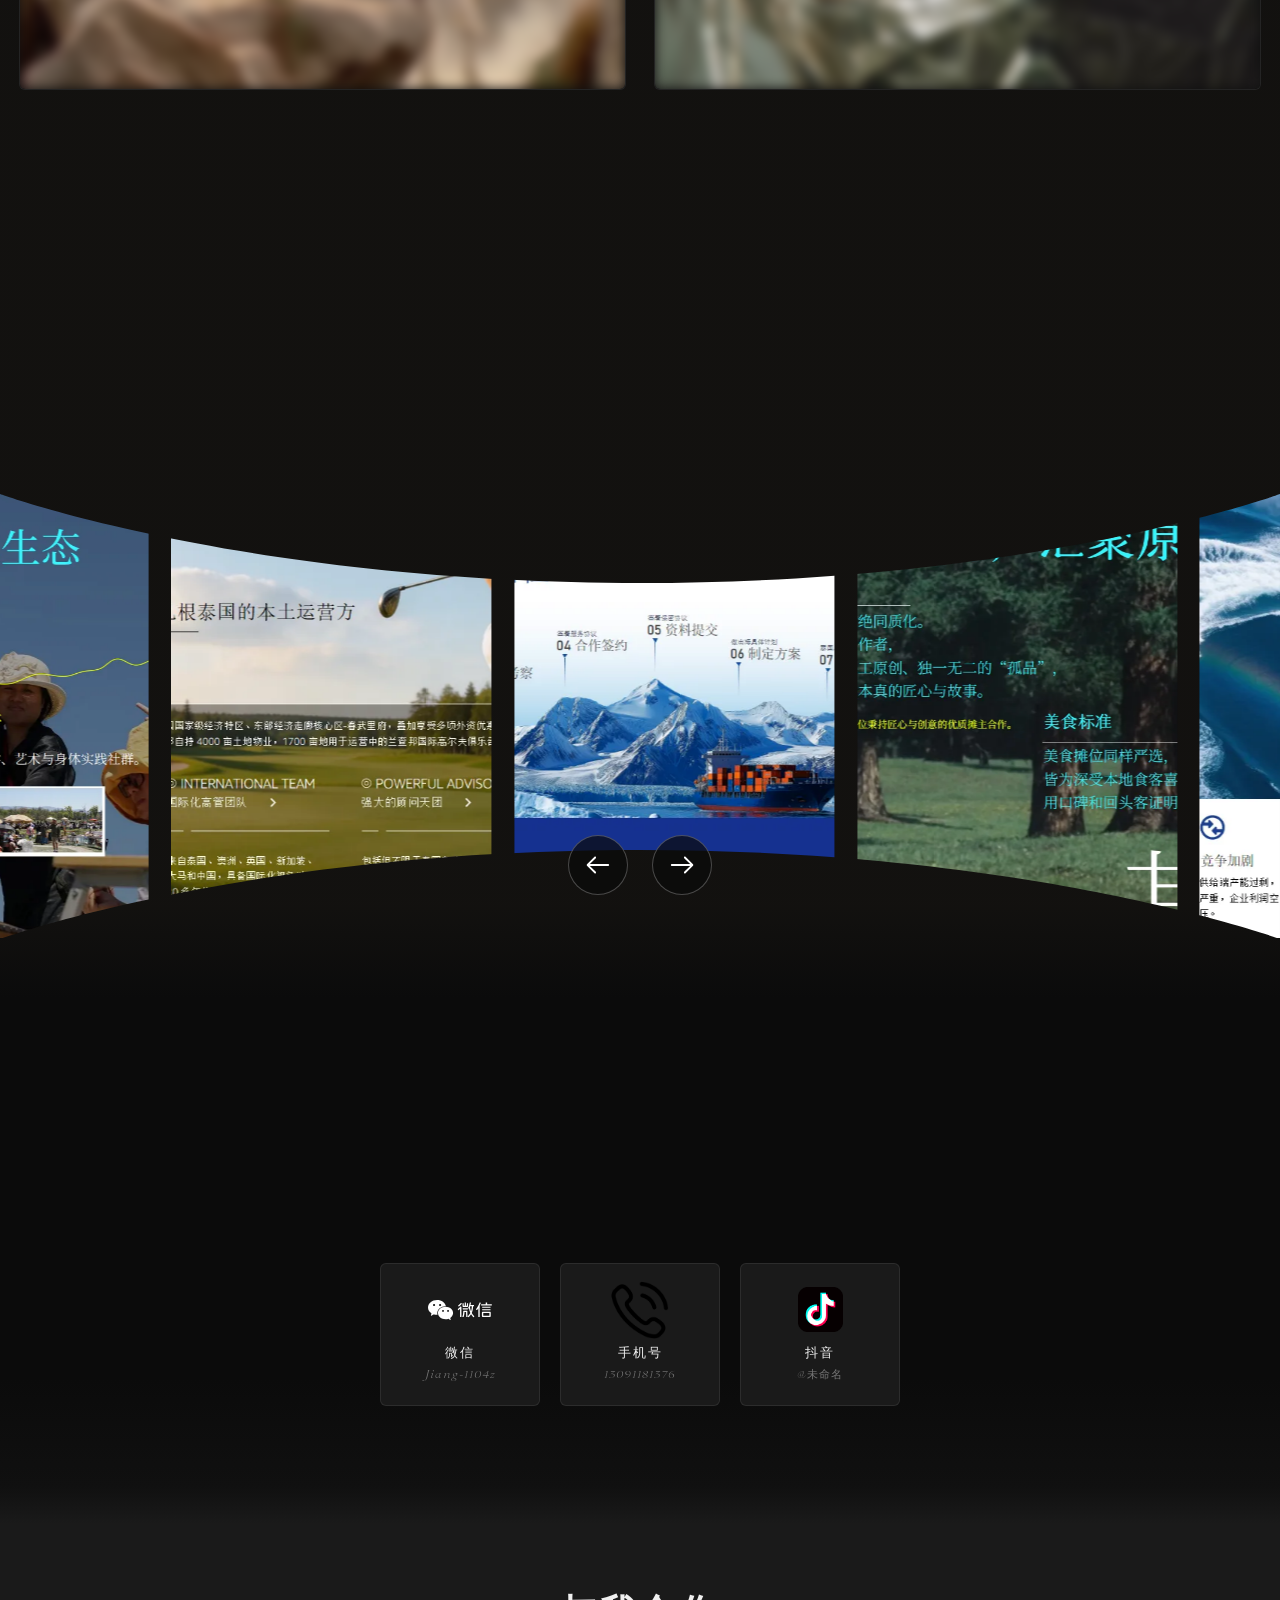
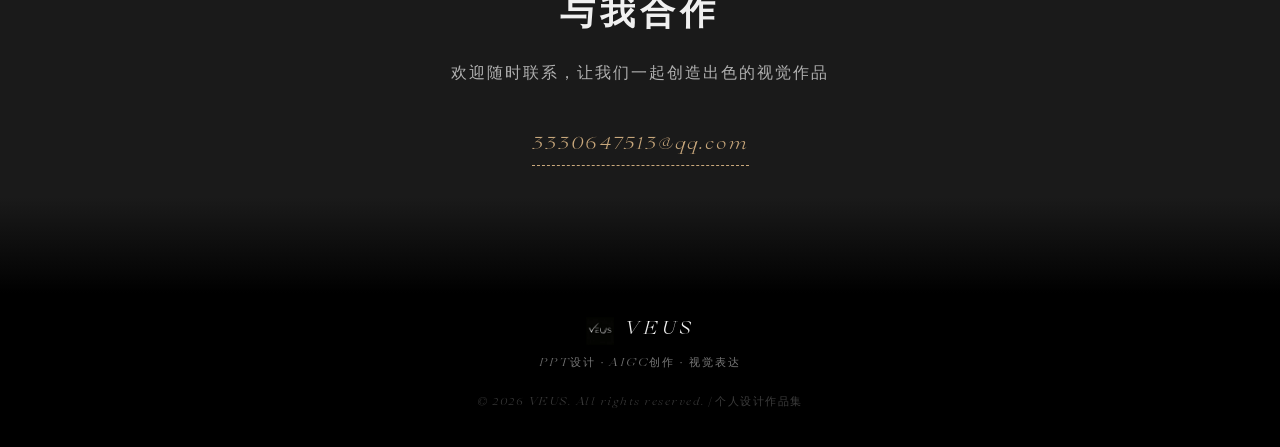
==== commit 36939a6e: "关于我区域背景图片左移并隐藏溢出" ====
--- a/index.html
+++ b/index.html
@@ -113,9 +113,9 @@
                 <div class="about-info">
                     <h3>你好，我是<span class="highlight">赵跃</span></h3>
                     <p>
-                        新闻学背景，深耕新媒体内容与运营，兼具扎实的采编功底与前沿AIGC应用能力。
-                        1. 内容创作与视觉设计：精通PPT高端定制与AI视频制作，具备独立接单经验，擅长将复杂信息转化为极具视觉冲击力的内容；熟练操作剪映，具备摄影摄像及后期全流程执行力。
-                        2. 平台运营与数据分析：熟悉抖音、小红书等内容生态与推荐机制，能独立产出适合平台推流机制的作品。
+                        新闻学背景，深耕新媒体内容与运营，兼具扎实的采编功底与前沿AIGC应用能力。<br>
+                        1. 内容创作与视觉设计：精通PPT高端定制与AI视频制作，具备独立接单经验，擅长将复杂信息转化为极具视觉冲击力的内容；熟练操作剪映，具备摄影摄像及后期全流程执行力。<br>
+                        2. 平台运营与数据分析：熟悉抖音、小红书等内容生态与推荐机制，能独立产出适合平台推流机制的作品。<br>
                         3. 综合素质与软实力：学习能力强，性格外向反应快，执行力强，沟通顺畅，致力于用专业内容实现商业价值。
                     </p>
                     <div class="skill-tags">
@@ -123,9 +123,8 @@
                         <span class="skill-tag">Midjourney</span>
                         <span class="skill-tag">libTV</span>
                         <span class="skill-tag">TapNow</span>
+                        <span class="skill-tag">即梦</span>
                         <span class="skill-tag">可灵</span>
-                        <span class="skill-tag">Photoshop</span>
-                        <span class="skill-tag">Seedance</span>
                         <span class="skill-tag">品牌视觉</span>
                         <span class="skill-tag">版式设计</span>
                     </div>
@@ -301,18 +300,18 @@
             <p>Social Media · 找到我</p>
         </div>
             <div class="social-grid">
-            <a href="https://xhslink.com/m/7jqiYCoCjYl" class="social-card" target="_blank" rel="noopener">
-                <div class="social-icon"><img src="logo/小红书logo.png" alt="小红书" style="width:64px;height:64px;" loading="lazy"></div>
-                <div class="social-info">
-                    <div class="social-name">小红书</div>
-                    <div class="social-handle">@跃川-</div>
-                </div>
-            </a>
             <a class="social-card" target="_blank" rel="noopener">
                 <div class="social-icon"><img src="logo/微信logo.svg" alt="微信" style="width:64px;height:64px;" loading="lazy"></div>
                 <div class="social-info">
                     <div class="social-name">微信</div>
                     <div class="social-handle">Jiang-1104z</div>
+                </div>
+            </a>
+            <a class="social-card" target="_blank" rel="noopener">
+                <div class="social-icon"><img src="logo/phone.png" style="width:64px;height:64px;" loading="lazy"></div>
+                <div class="social-info">
+                    <div class="social-name">手机号</div>
+                    <div class="social-handle">13091181376</div>
                 </div>
             </a>
             <a href="https://v.douyin.com/s3BhV5Or4Hw/7@4.com" class="social-card" target="_blank" rel="noopener">
--- a/style.css
+++ b/style.css
@@ -156,9 +156,9 @@
 #about > .section-header { position: relative; z-index: 2; flex-shrink: 0; padding: 80px 0 0 0; margin-bottom: 0; width: 100%; box-sizing: border-box; overflow: hidden; }
 #about > .section-header .section-title-row { width: 100%; padding-left: var(--edge-padding); }
 #about > .section-header p { padding-left: var(--edge-padding); }
-.about-grid { display: grid; grid-template-columns: 1fr 1fr 1fr; grid-template-rows: auto 1fr 1fr; position: relative; flex: 1; width: 100%; min-height: 60vh; }
+.about-grid { display: grid; grid-template-columns: 1fr 1fr 1fr; grid-template-rows: auto 1fr 1fr; position: relative; flex: 1; width: 100%; min-height: 60vh; overflow: hidden; }
 .about-bg-image { position: absolute; inset: 0; z-index: 0; overflow: hidden; }
-.about-bg-image img { position: absolute; left: 0; top: 50%; transform: translateY(-50%); height: 100%; width: auto; min-width: 100%; object-fit: cover; object-position: left center; display: block; }
+.about-bg-image img { position: absolute; left: -80px; top: 50%; transform: translateY(-50%); height: 100%; width: calc(100% + 80px); min-width: 100%; object-fit: cover; object-position: left center; display: block; }
 /* 上下淡出 + 右侧遮罩 */
 .about-bg-image::before { content: ''; position: absolute; inset: 0; z-index: 1; background: linear-gradient(180deg, var(--bg-dark) 0%, transparent 12%, transparent 88%, var(--bg-dark) 100%); pointer-events: none; }
 .about-bg-image::after { content: ''; position: absolute; inset: 0; z-index: 2; background: linear-gradient(90deg, rgba(11,11,11,0.45) 0%, rgba(11,11,11,0.7) 33%, rgba(11,11,11,0.9) 66%, rgba(11,11,11,0.97) 100%); pointer-events: none; }
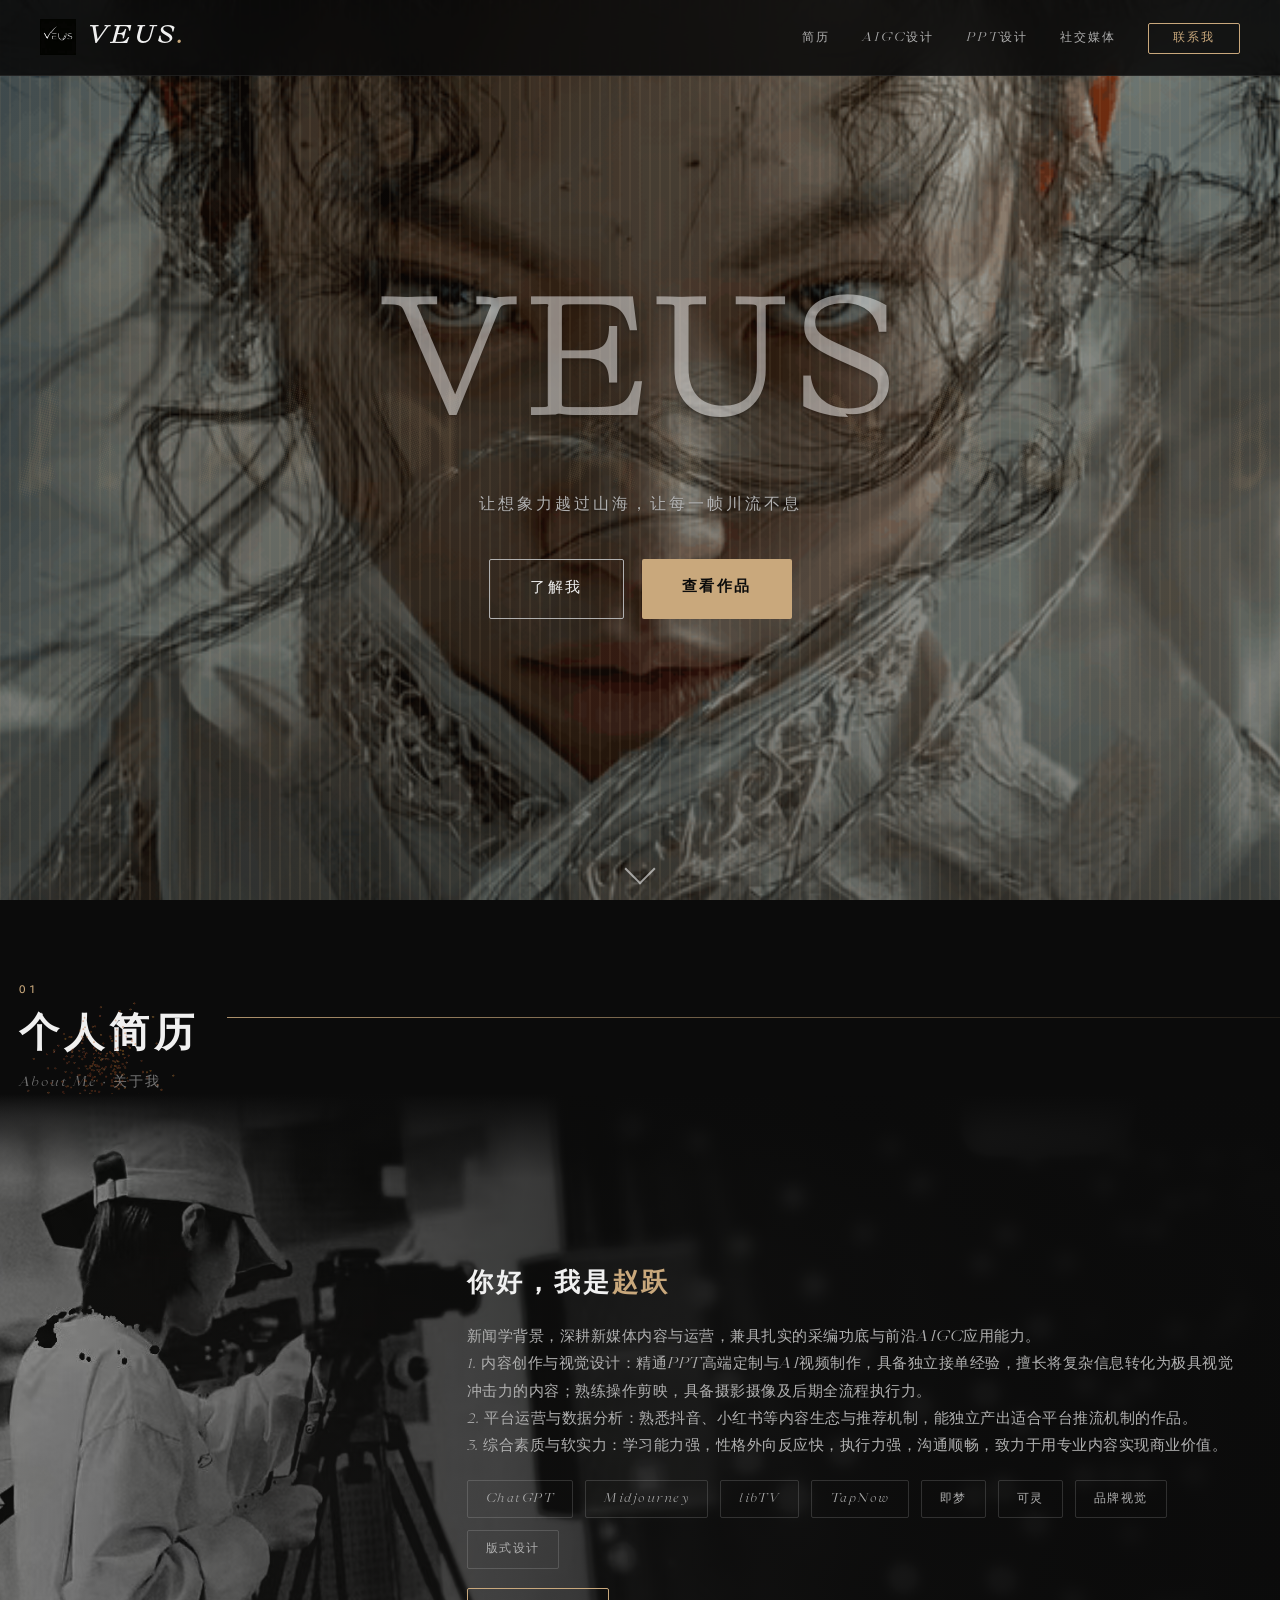
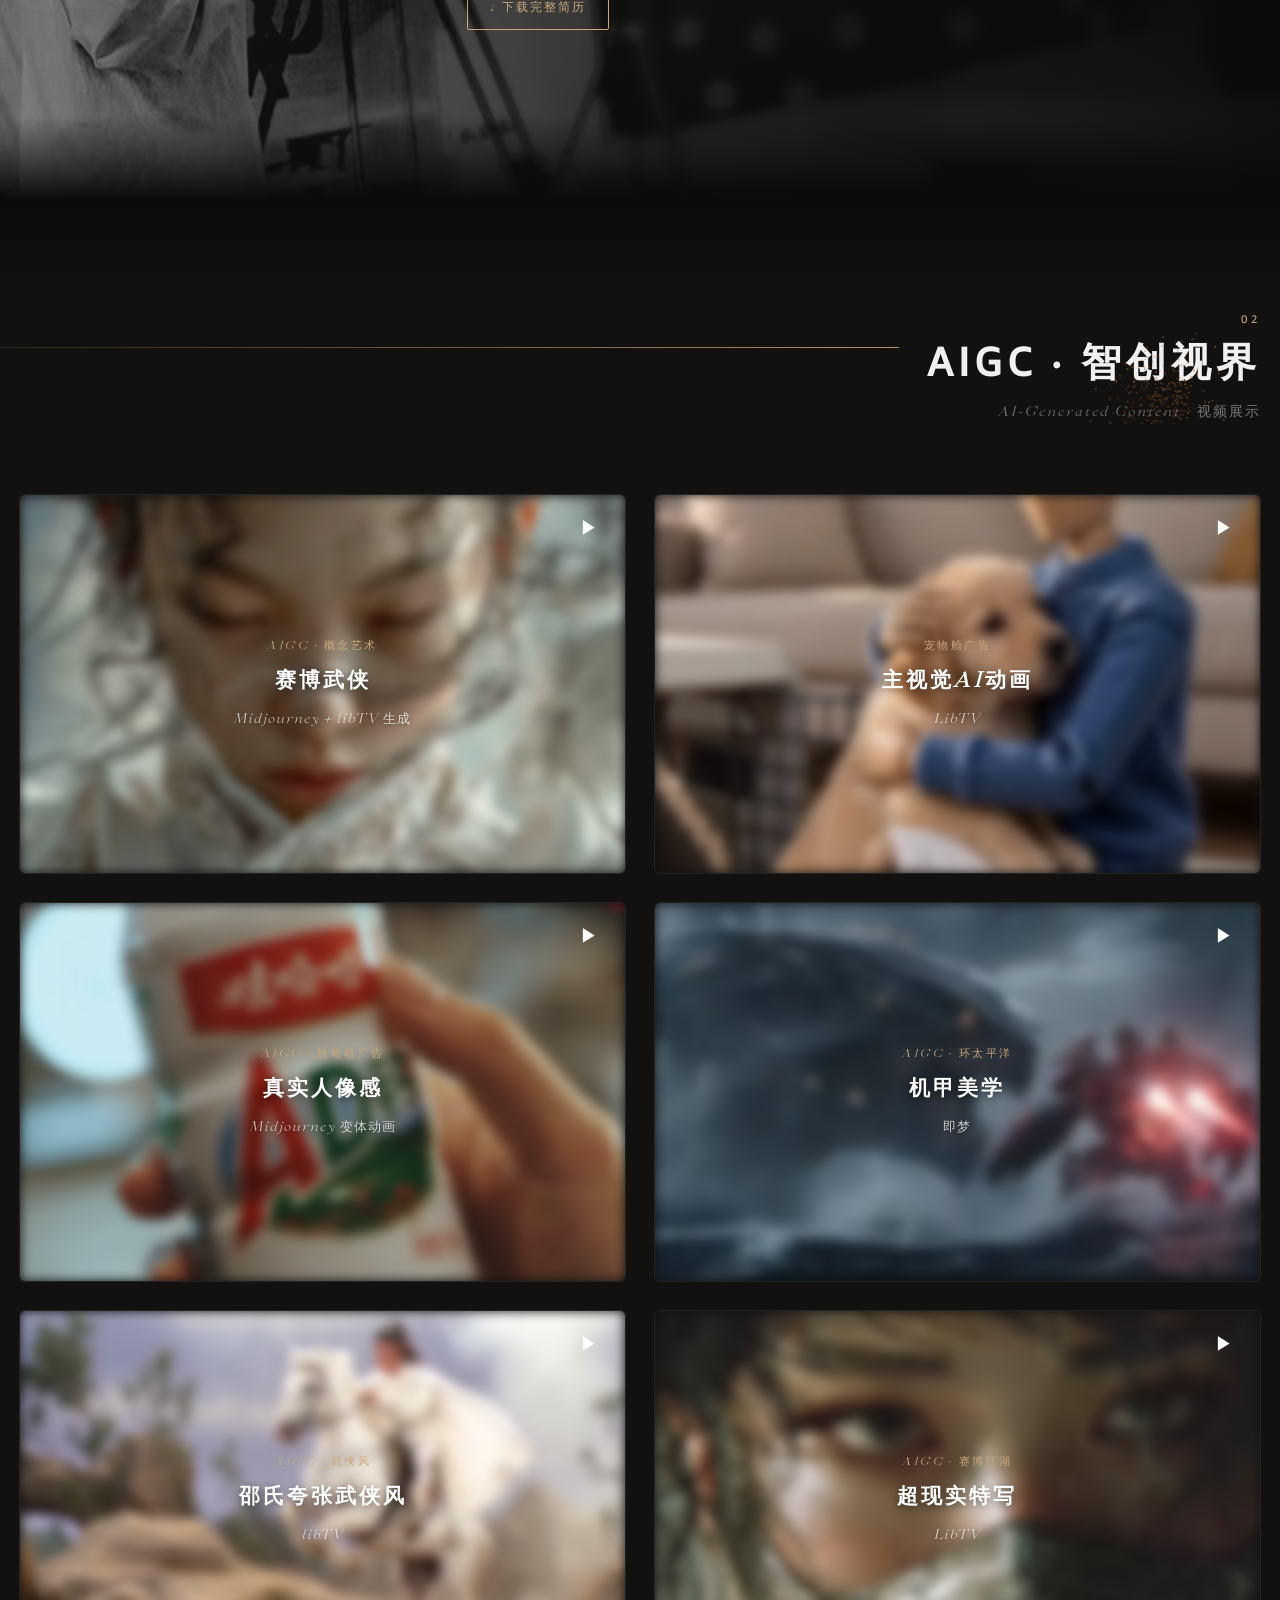
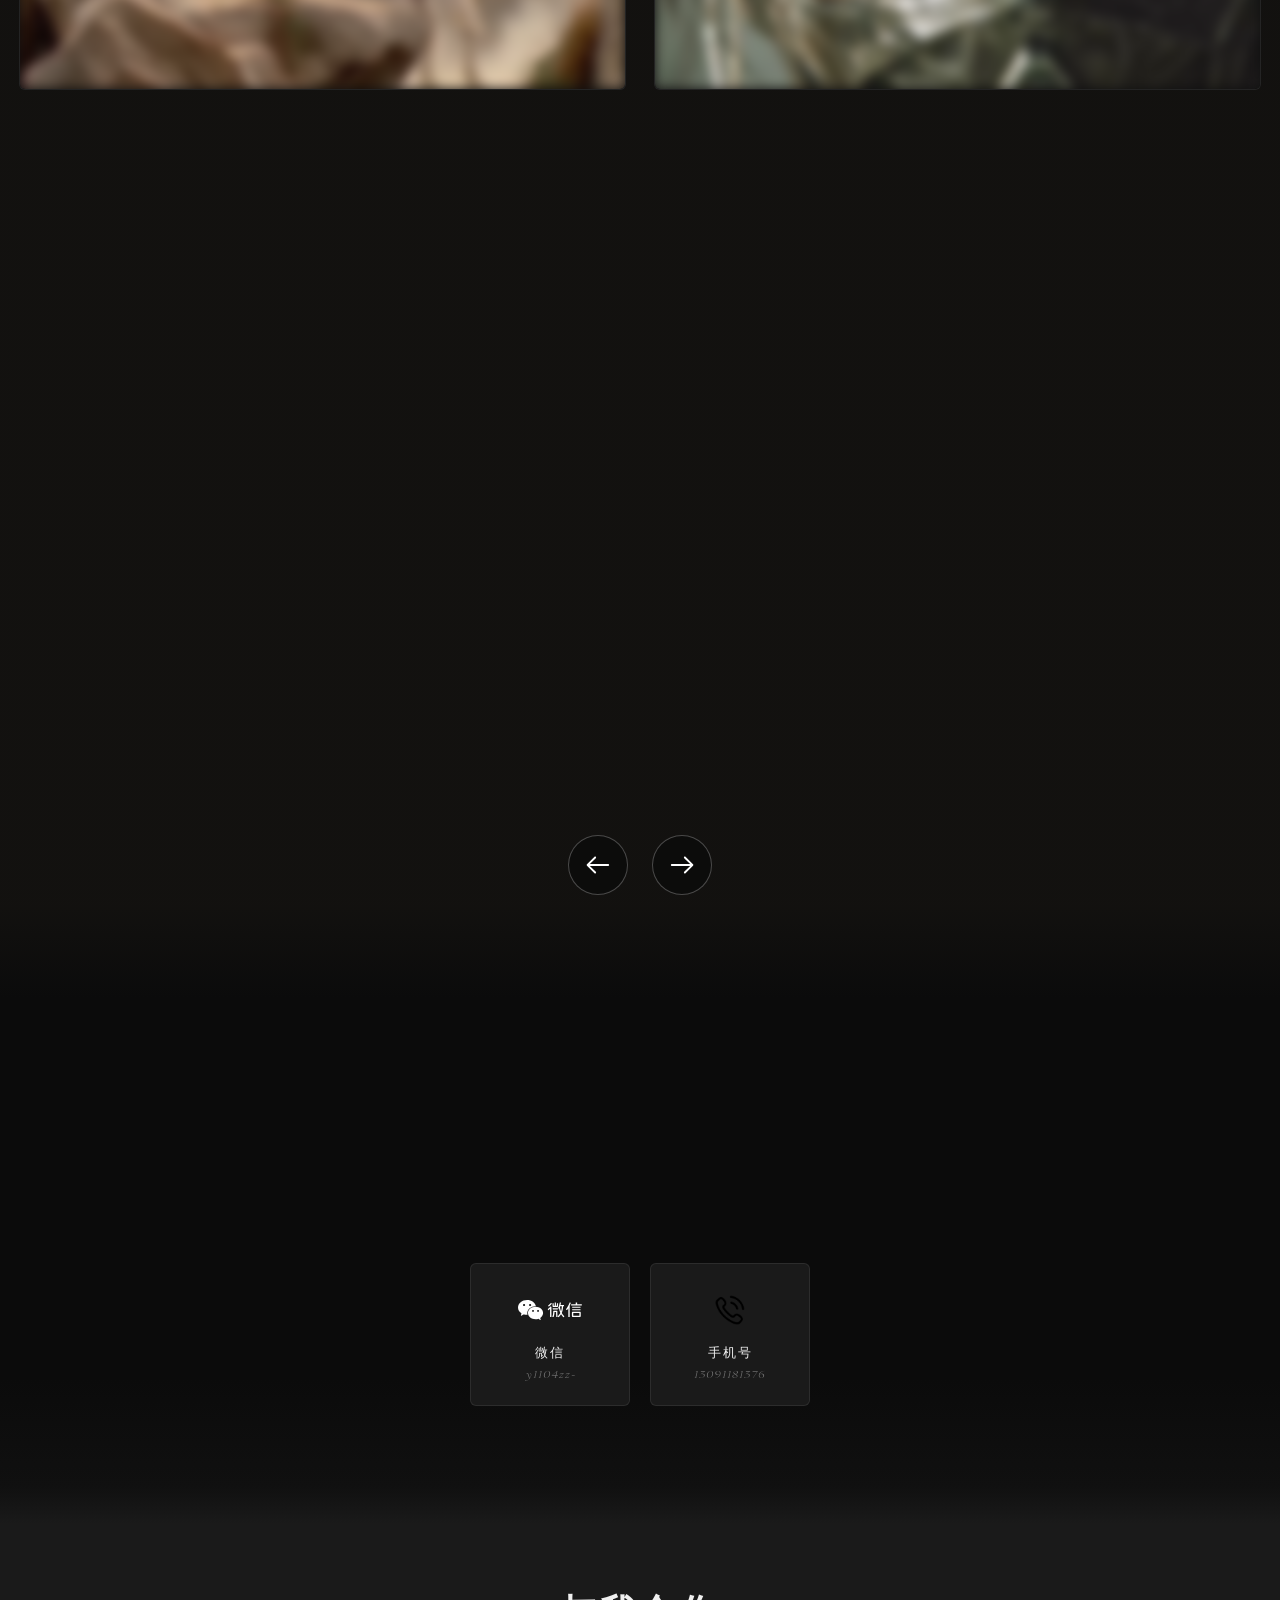
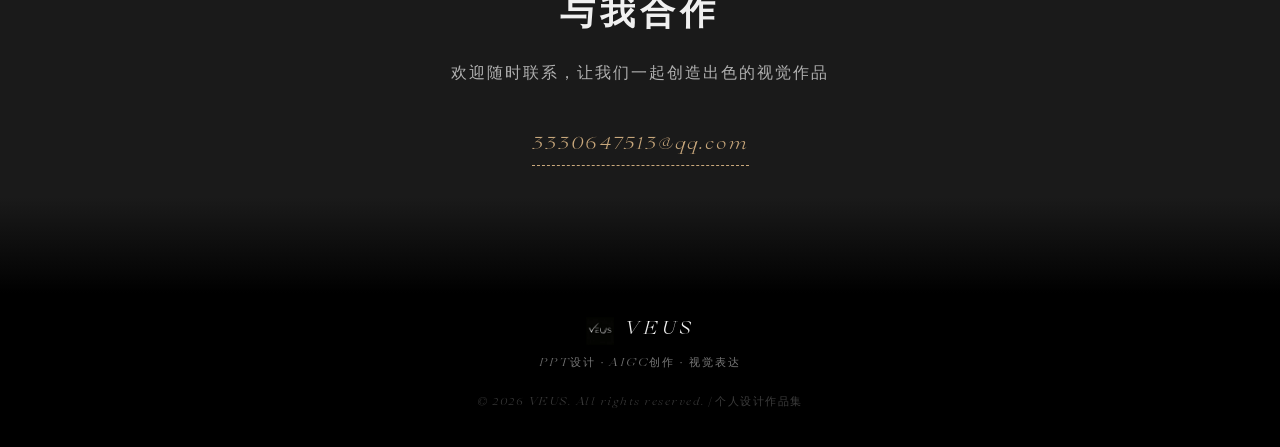
==== commit 3d652e9d: "更新index.html" ====
--- a/index.html
+++ b/index.html
@@ -78,7 +78,7 @@
         <a-waves class="hero-waves"><svg></svg></a-waves>
         <div class="hero-content">
             <h1>VEUS</h1>
-            <p class="hero-subtitle">PPT设计 · AIGC创作 · 视觉表达</p>
+            <p class="hero-subtitle">让想象力越过山海，让每一帧川流不息</p>
             <div class="hero-cta">
                 <a href="#about" class="btn-outline-light">了解我</a>
                 <a href="#aigc" class="btn-primary">查看作品</a>
@@ -171,7 +171,7 @@
                 <div class="work-card-info">
                     <div class="work-category">宠物舱广告</div>
                     <h4>主视觉AI动画</h4>
-                    <p>libTV + ChatGPT</p>
+                    <p>LibTV</p>
                 </div>
             </div>
             <div class="work-card aigc-card" data-type="aigc" data-video="AIGC-video/AIGC-3.mp4" data-images="AIGC-video/AIGC-3.webp">
@@ -197,7 +197,7 @@
                 <div class="work-card-info">
                     <div class="work-category">AIGC · 环太平洋</div>
                     <h4>机甲美学</h4>
-                    <p>seedance</p>
+                    <p>即梦</p>
                 </div>
             </div>
             <div class="work-card aigc-card" data-type="aigc" data-video="AIGC-video/AIGC-5.mp4" data-images="AIGC-video/AIGC-5.png">
@@ -210,7 +210,7 @@
                 <div class="work-card-info">
                     <div class="work-category">AIGC · 武侠风</div>
                     <h4>邵氏夸张武侠风</h4>
-                    <p>seedance + libTV</p>
+                    <p>libTV</p>
                 </div>
             </div>
             <div class="work-card aigc-card" data-type="aigc" data-video="AIGC-video/AIGC-6.mp4" data-images="AIGC-video/AIGC-6.png">
@@ -304,21 +304,14 @@
                 <div class="social-icon"><img src="logo/微信logo.svg" alt="微信" style="width:64px;height:64px;" loading="lazy"></div>
                 <div class="social-info">
                     <div class="social-name">微信</div>
-                    <div class="social-handle">Jiang-1104z</div>
+                    <div class="social-handle">y1104zz-</div>
                 </div>
             </a>
             <a class="social-card" target="_blank" rel="noopener">
-                <div class="social-icon"><img src="logo/phone.png" style="width:64px;height:64px;" loading="lazy"></div>
+                <div class="social-icon"><img src="logo/phone.png" style="width:32px;height:32px;" loading="lazy"></div>
                 <div class="social-info">
                     <div class="social-name">手机号</div>
                     <div class="social-handle">13091181376</div>
-                </div>
-            </a>
-            <a href="https://v.douyin.com/s3BhV5Or4Hw/7@4.com" class="social-card" target="_blank" rel="noopener">
-                <div class="social-icon"><img src="logo/抖音logo.image" alt="抖音" style="width:45px;height:45px;" loading="lazy"></div>
-                <div class="social-info">
-                    <div class="social-name">抖音</div>
-                    <div class="social-handle">@未命名</div>
                 </div>
             </a>
         </div>
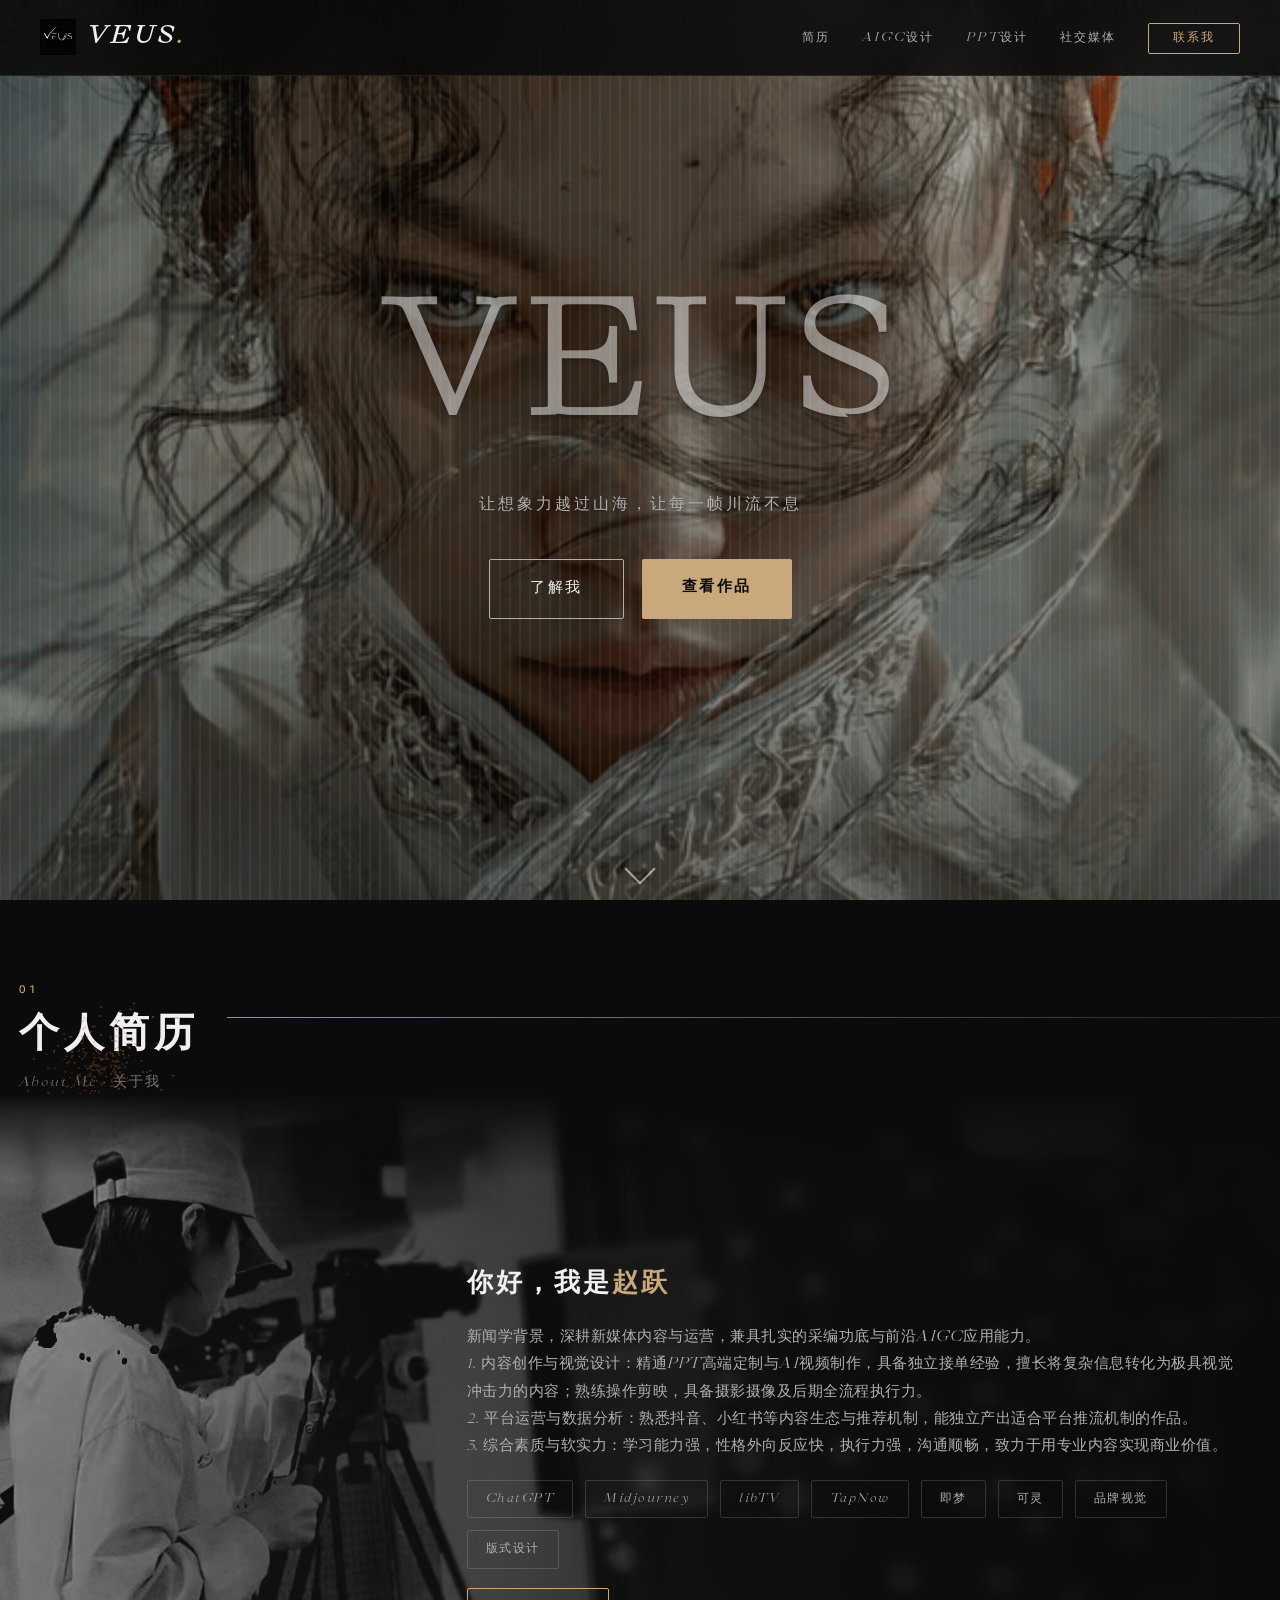
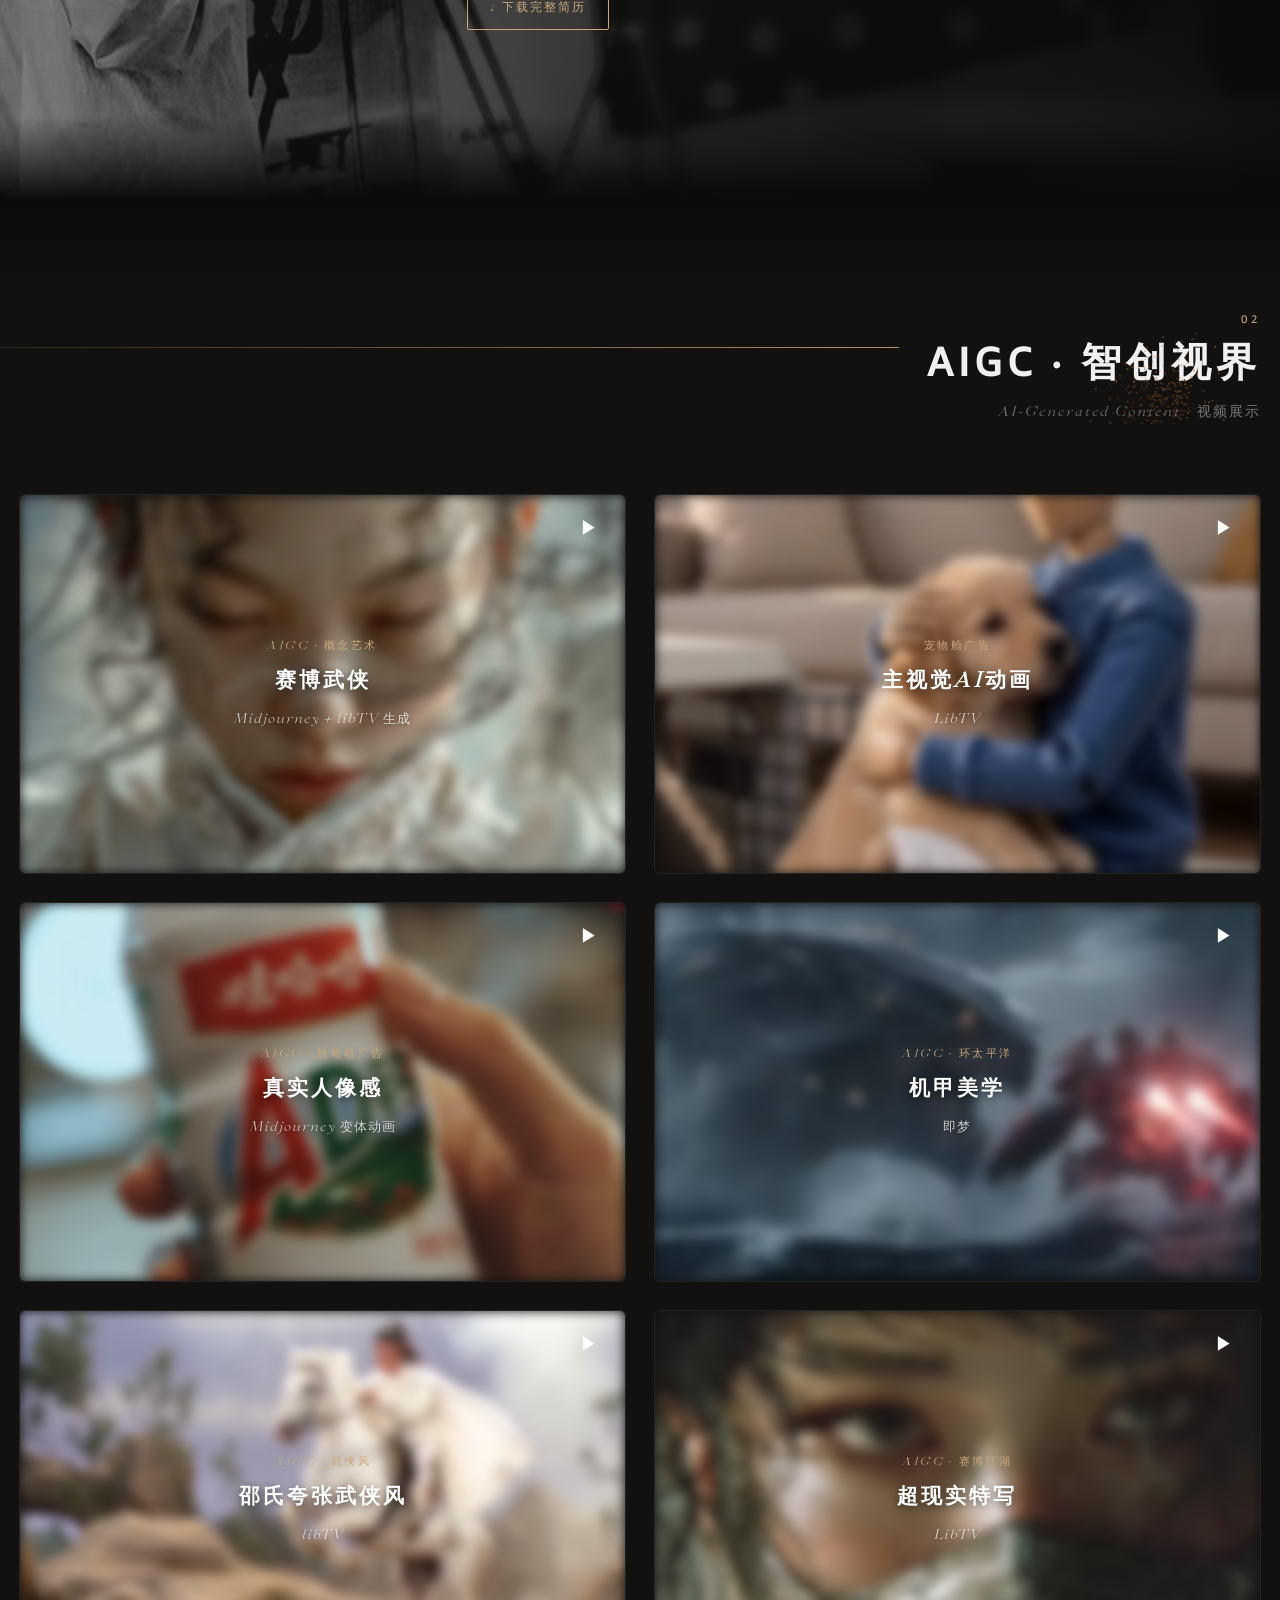
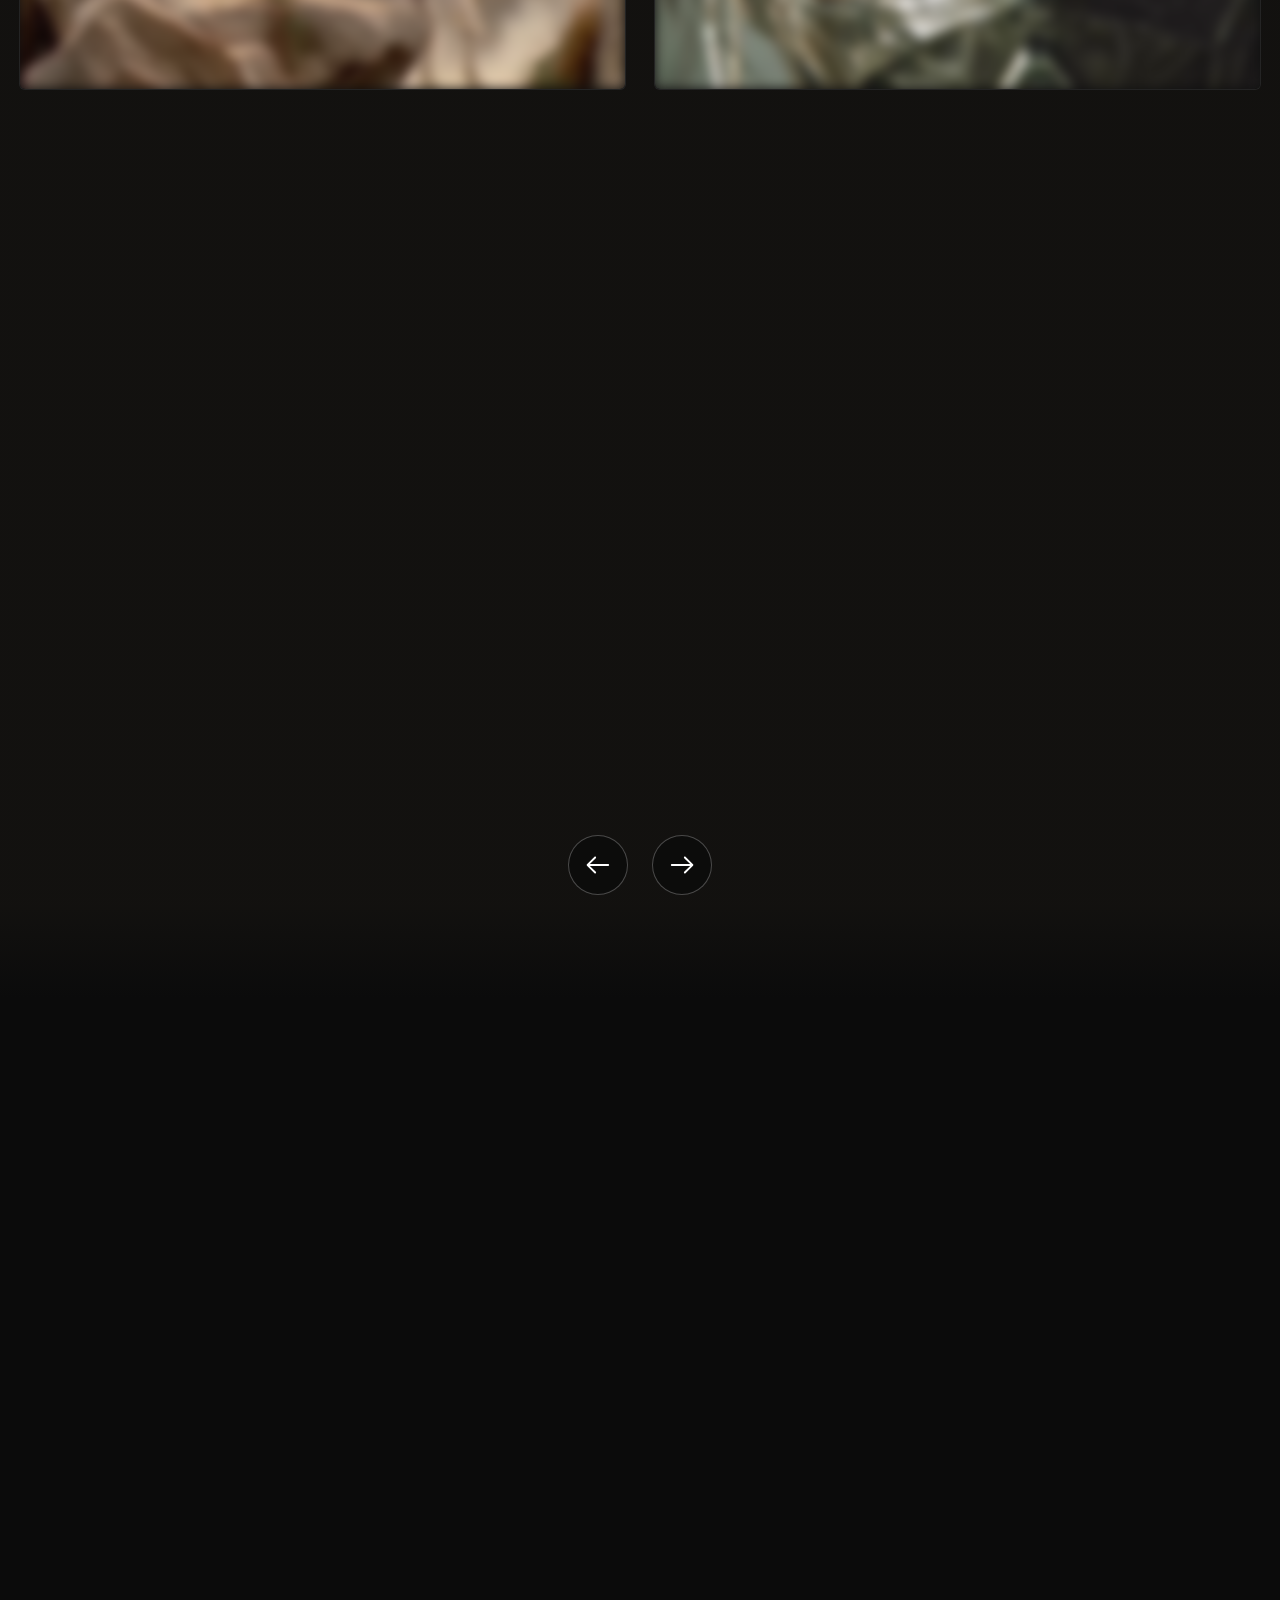
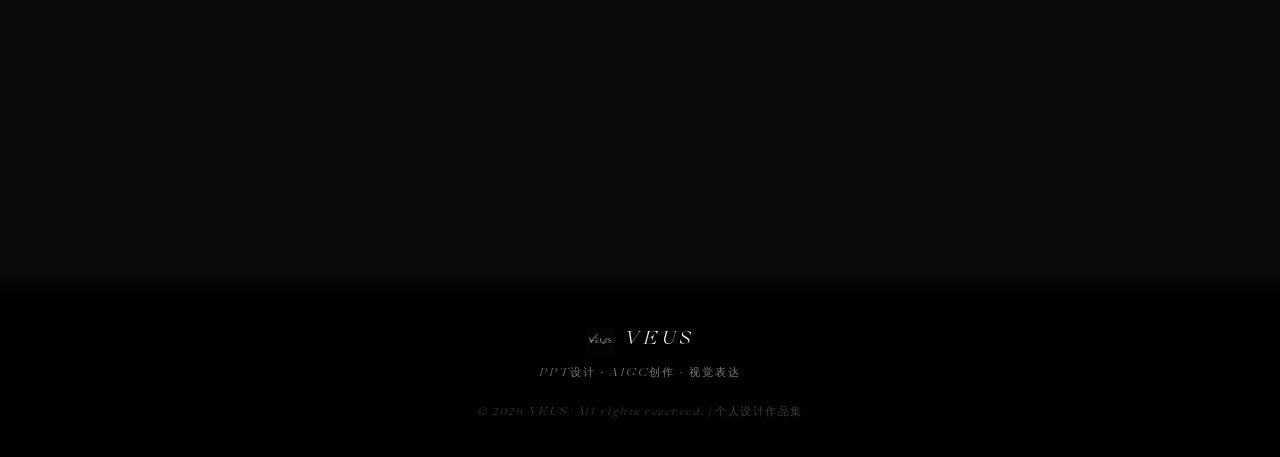
==== commit 947717ca: "更新index.html" ====
--- a/index.html
+++ b/index.html
@@ -320,7 +320,6 @@
     <!-- ==================== 联系区域 ==================== -->
     <section class="contact-section fade-section" id="contact">
         <canvas id="contactLeonCanvas"></canvas>
-        <h2>与我合作</h2>
         <p>欢迎随时联系，让我们一起创造出色的视觉作品</p>
         <a href="mailto: 3330647513@qq.com" class="contact-email">3330647513@qq.com</a>
     </section>
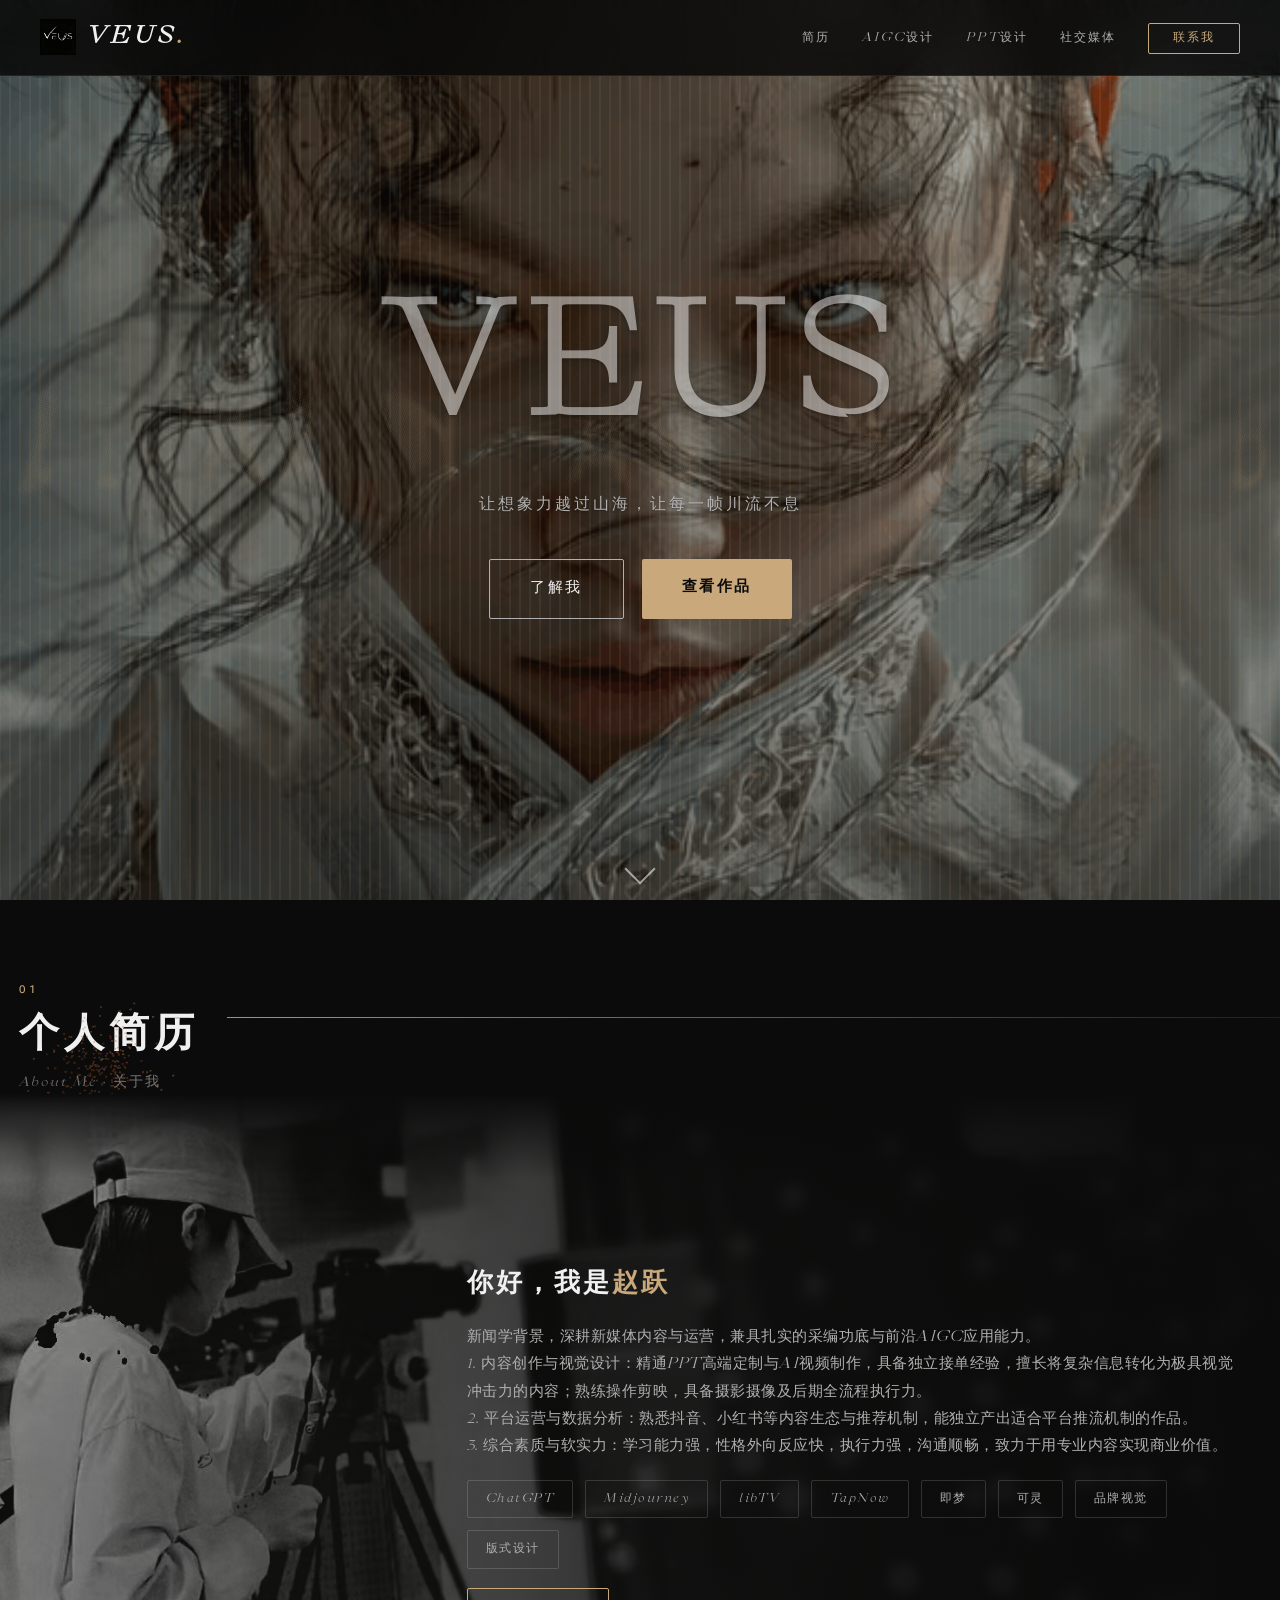
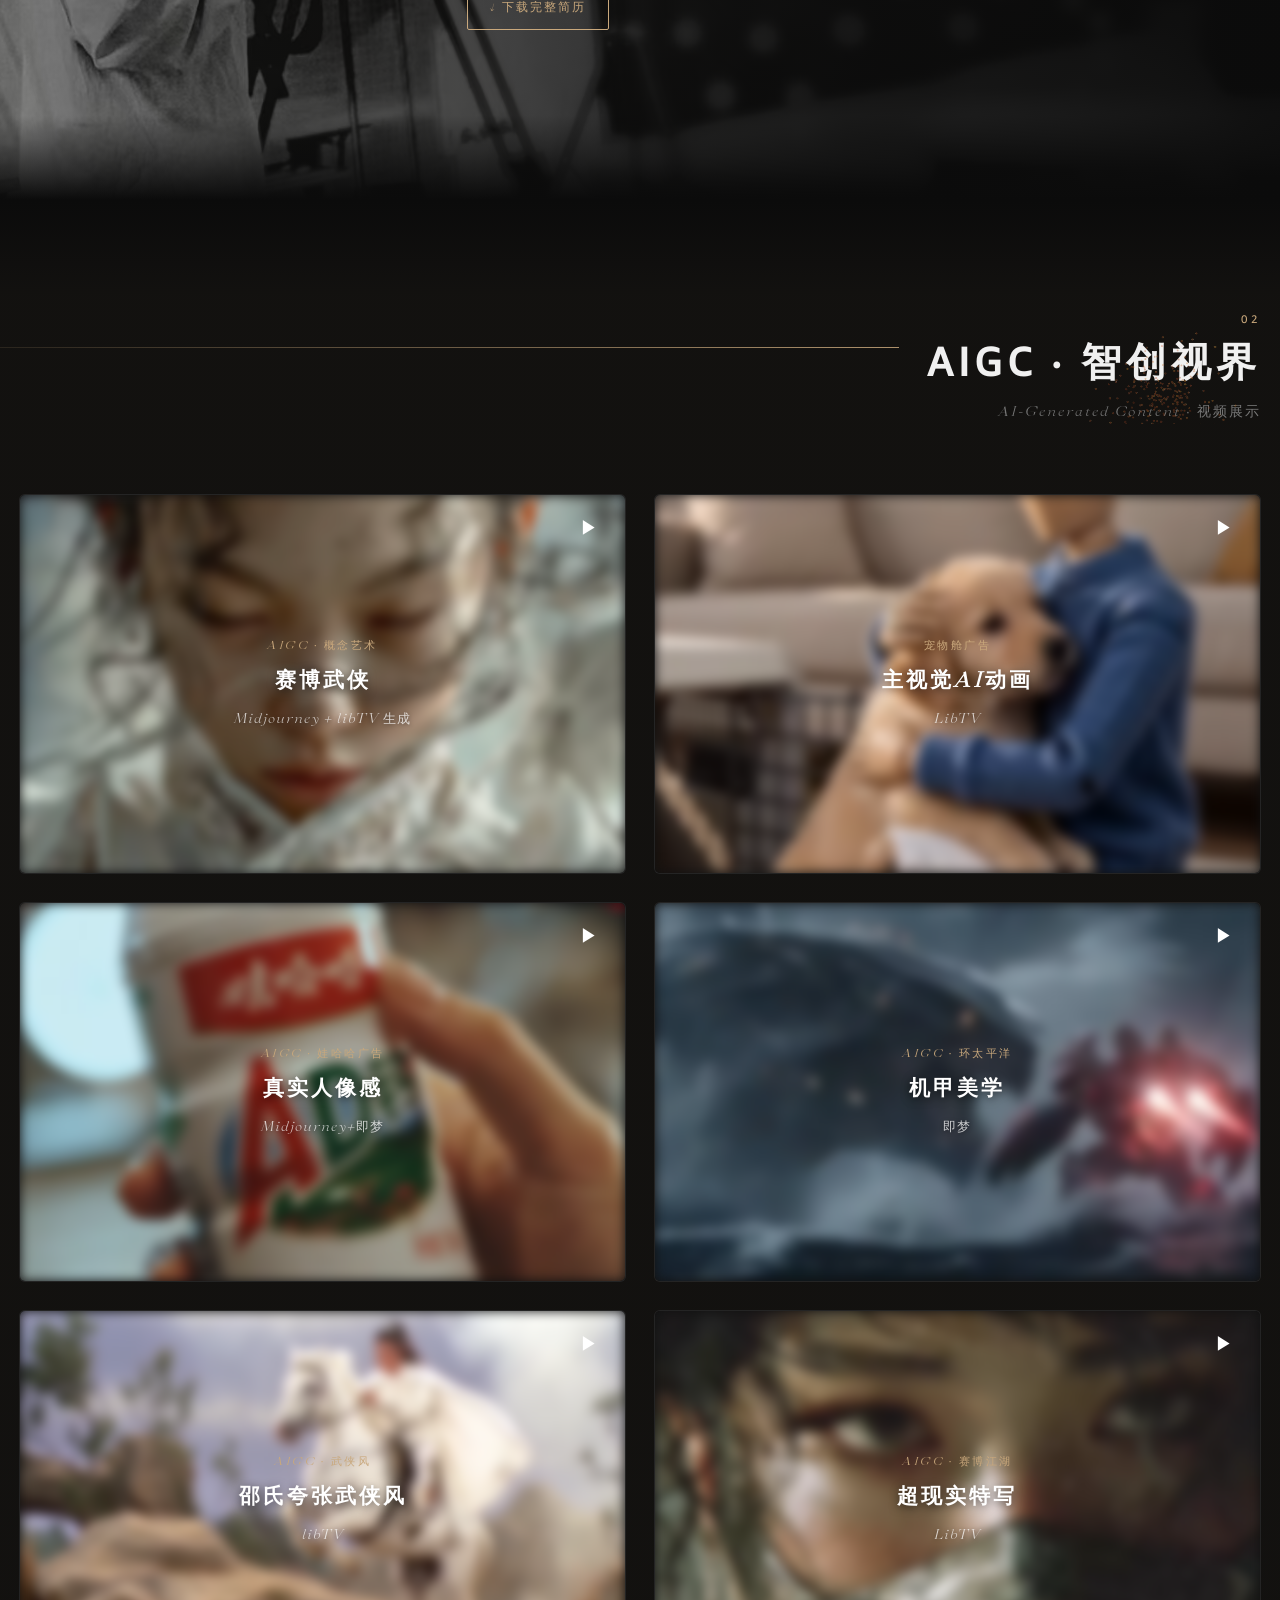
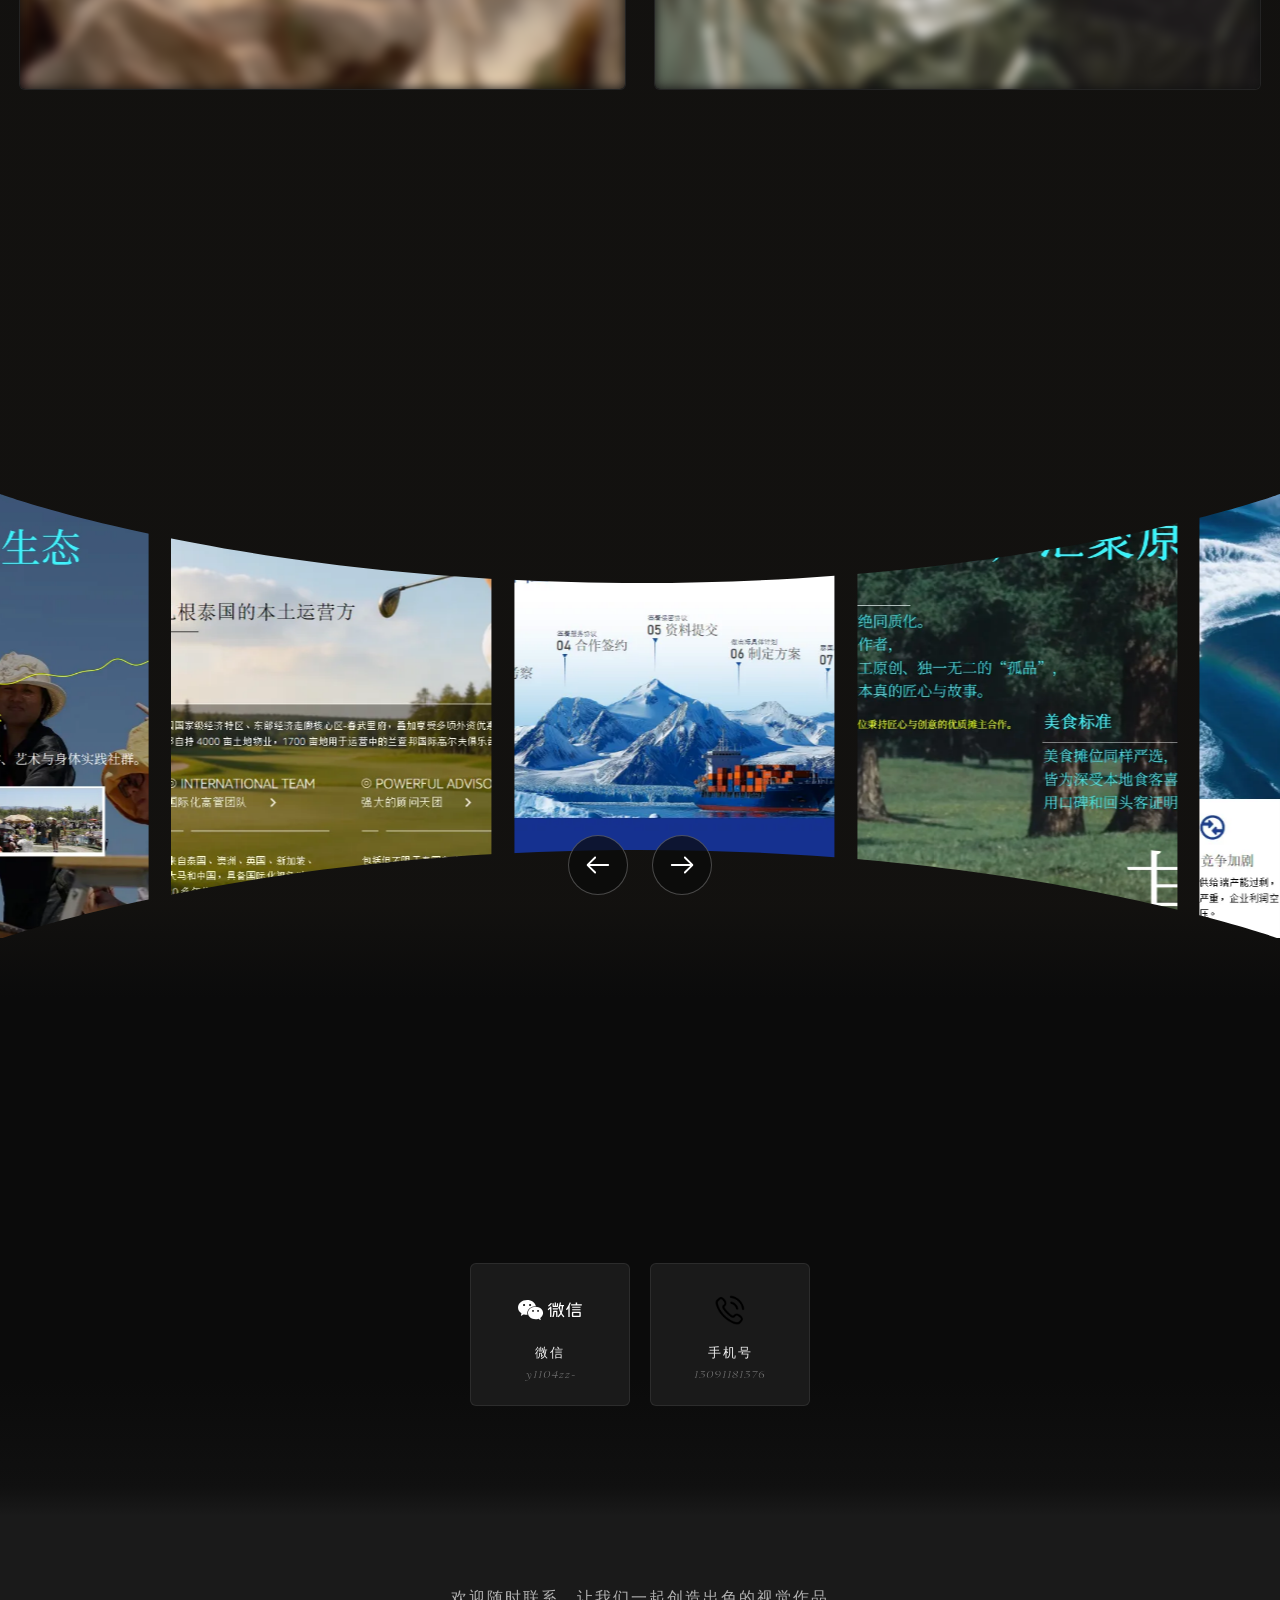
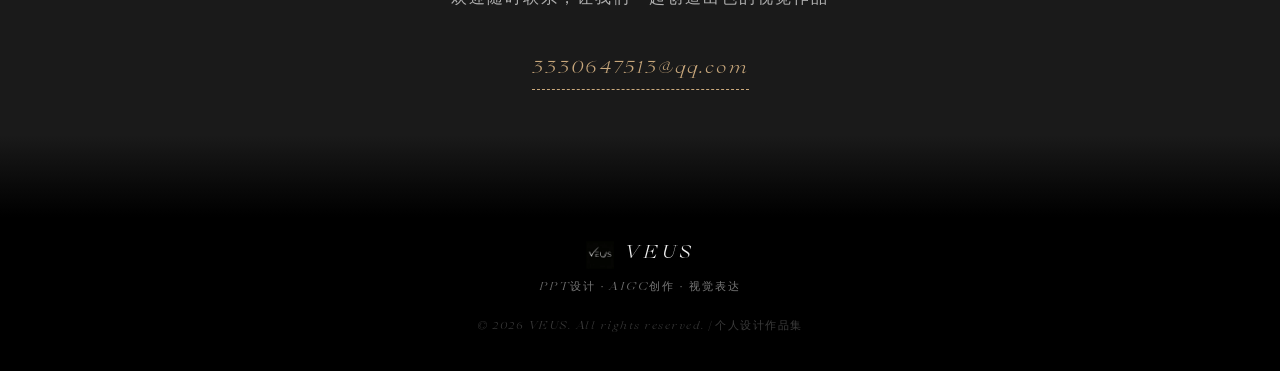
==== commit 1263900e: "更新index.html" ====
--- a/index.html
+++ b/index.html
@@ -184,7 +184,7 @@
                 <div class="work-card-info">
                     <div class="work-category">AIGC · 娃哈哈广告</div>
                     <h4>真实人像感</h4>
-                    <p>Midjourney 变体动画</p>
+                    <p>Midjourney+即梦</p>
                 </div>
             </div>
             <div class="work-card aigc-card" data-type="aigc" data-video="AIGC-video/AIGC-4.mp4" data-images="AIGC-video/AIGC-4.webp">
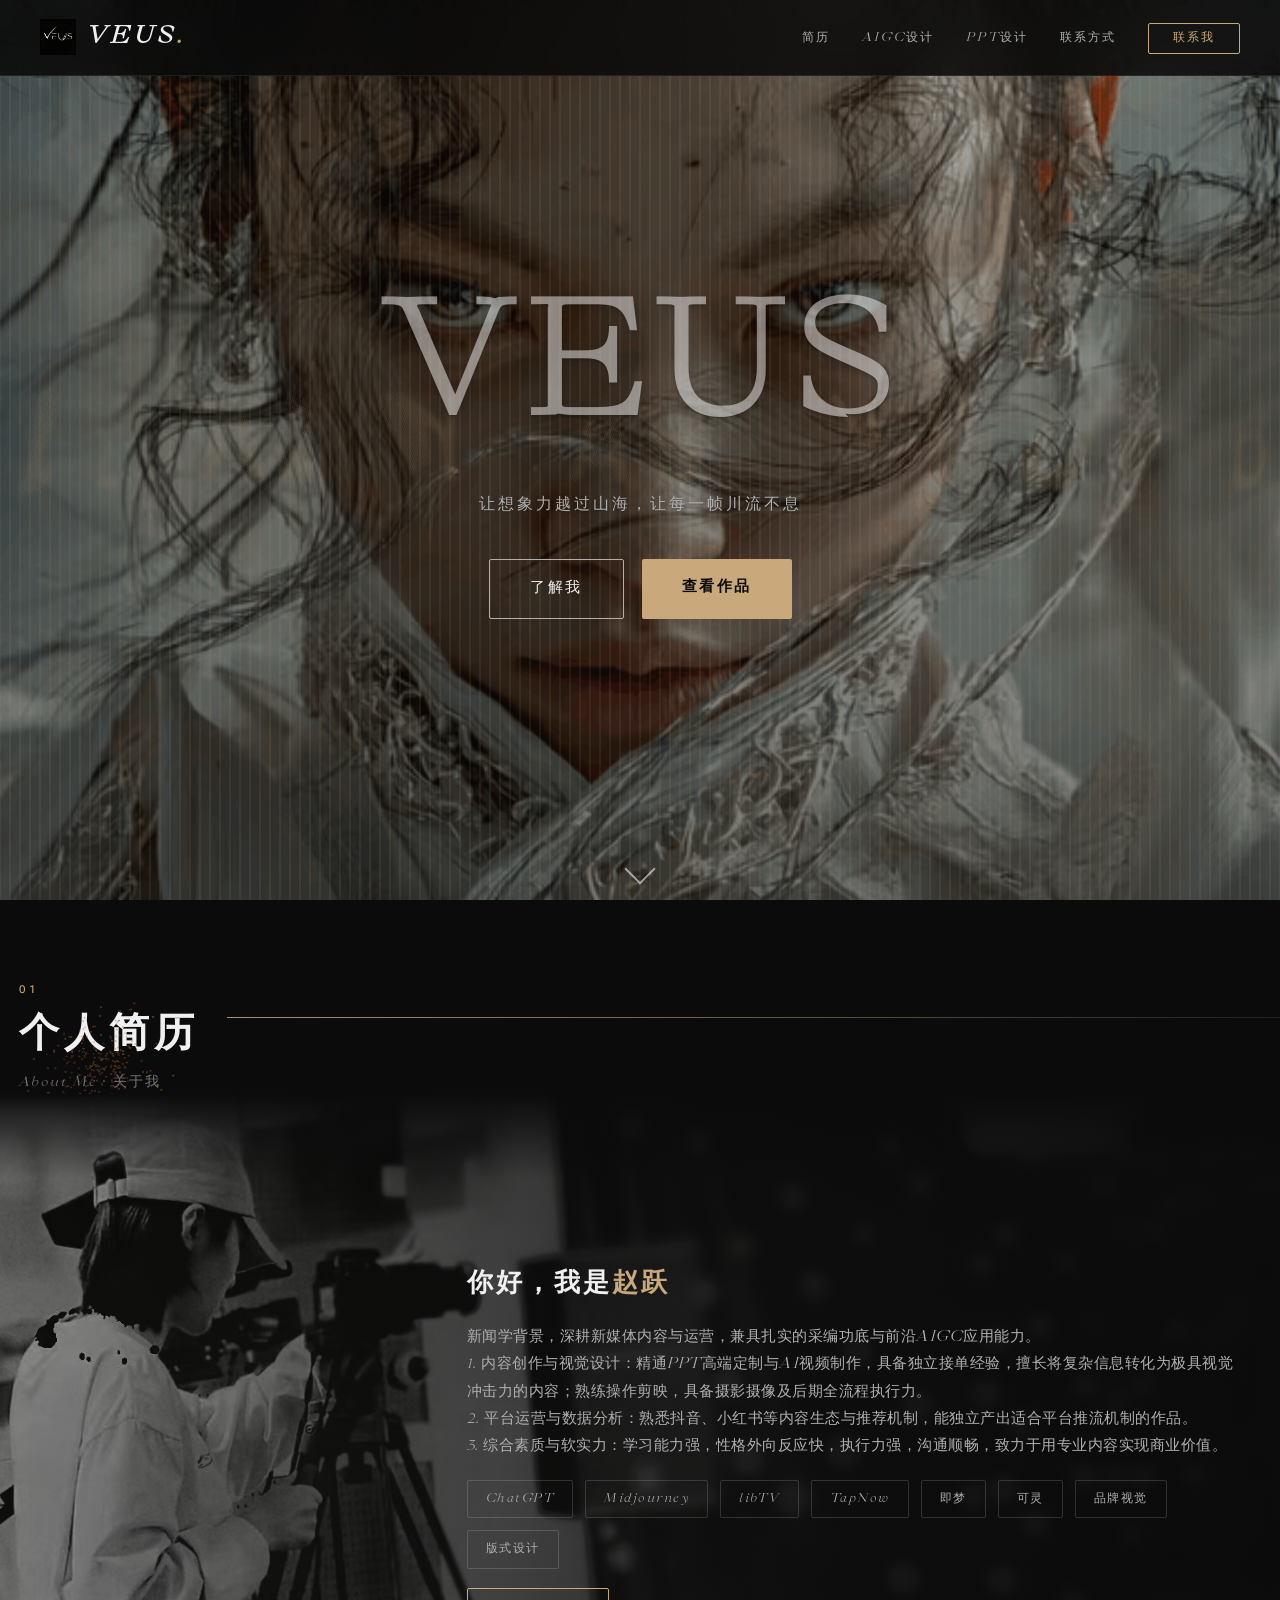
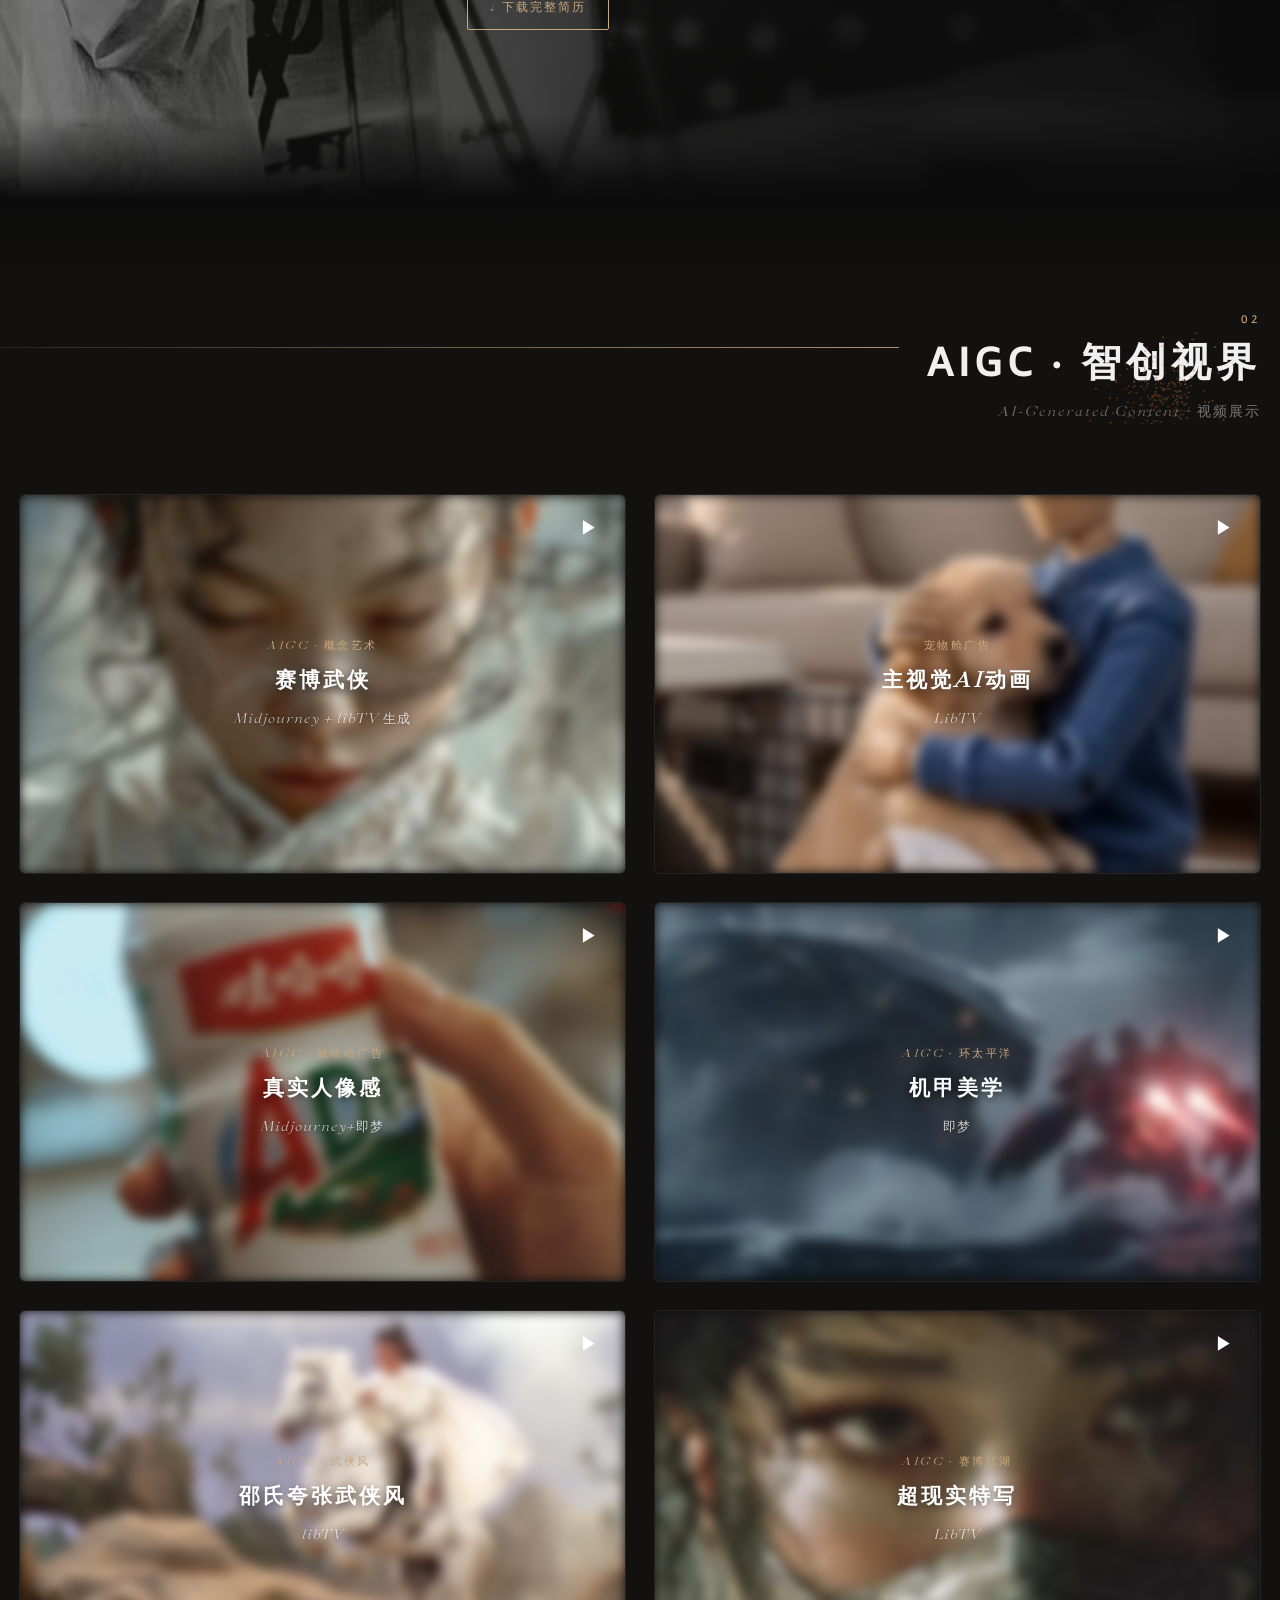
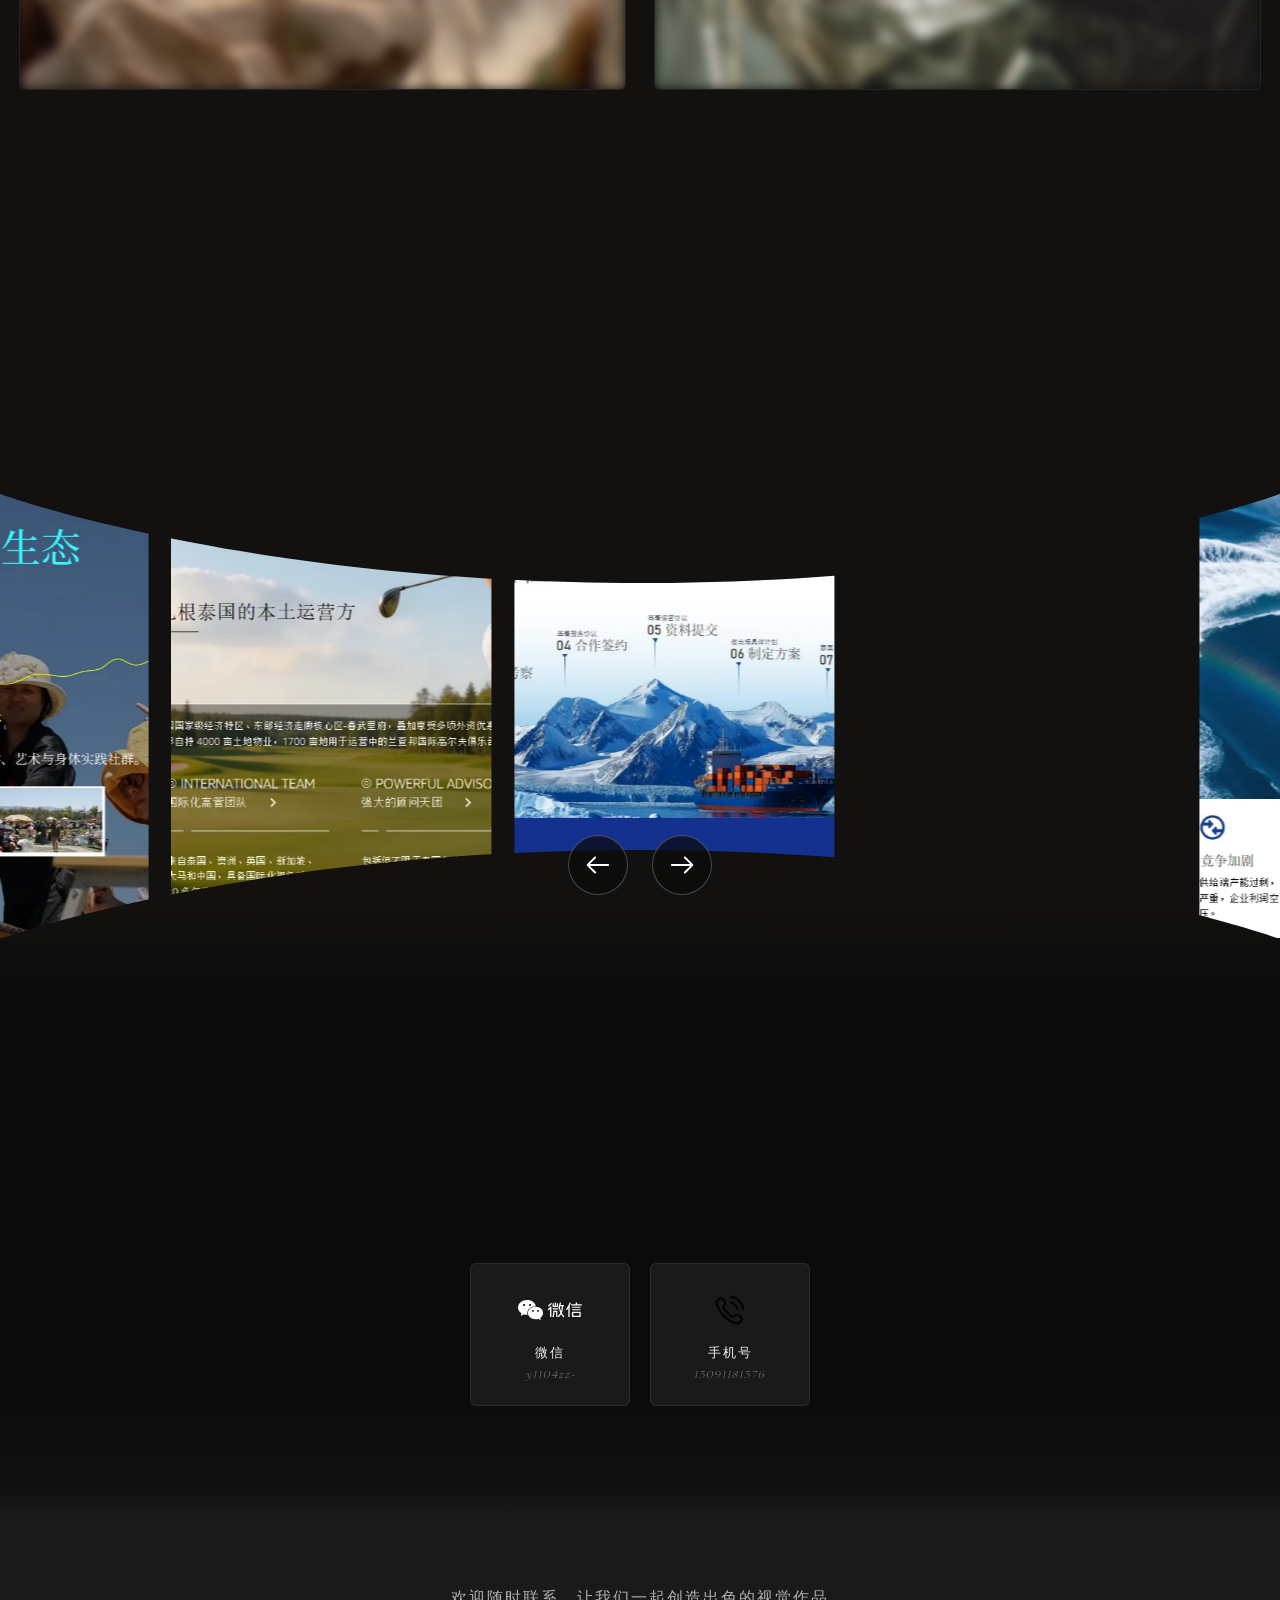
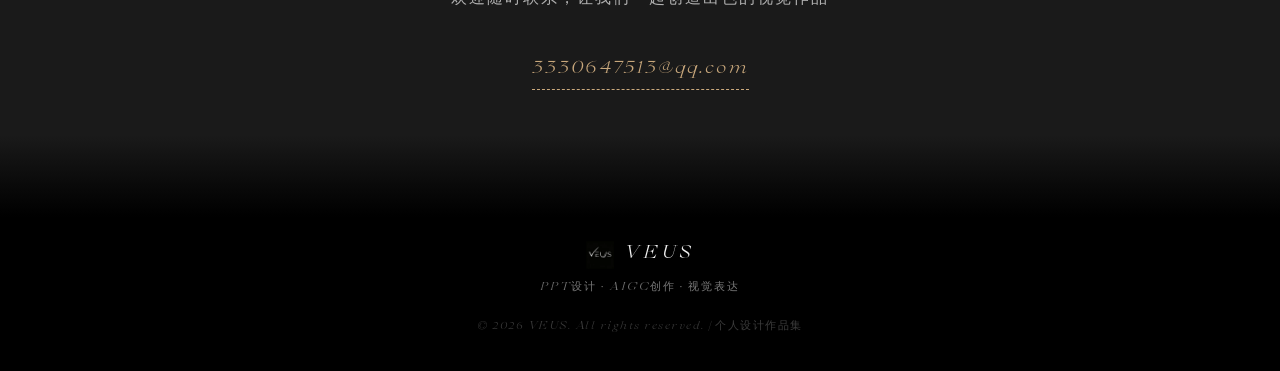
==== commit 2886844d: "中文字体改为仿宋体" ====
--- a/index.html
+++ b/index.html
@@ -55,7 +55,7 @@
                 <li><a href="#about">简历</a></li>
                 <li><a href="#aigc">AIGC设计</a></li>
                 <li><a href="#ppt">PPT设计</a></li>
-                <li><a href="#social">社交媒体</a></li>
+                <li><a href="#social">联系方式</a></li>
                 <li><a href="#contact" class="btn-contact">联系我</a></li>
             </ul>
             <div class="hamburger" id="hamburger">
@@ -293,7 +293,7 @@
             <div class="section-title-row">
                 <div class="section-title-group">
                     <div class="section-number">04</div>
-                    <h2>社交媒体</h2>
+                    <h2>联系方式</h2>
                 </div>
                 <div class="section-line"></div>
             </div>
--- a/style.css
+++ b/style.css
@@ -20,8 +20,8 @@
     --accent-dim: rgba(201, 168, 124, 0.15);
     --border-subtle: rgba(255, 255, 255, 0.08);
     --border-medium: rgba(255, 255, 255, 0.15);
-    --font-heading: 'Glossy Display Ext Italic', '新闻明朝体', 'Noto Sans SC', 'PingFang SC', 'Microsoft YaHei', sans-serif;
-    --font-body: 'Glossy Display Ext Italic', '新闻明朝体', 'Noto Sans SC', 'PingFang SC', 'Microsoft YaHei', 'Helvetica Neue', 'Inter', 'Arial', sans-serif;
+    --font-heading: 'Glossy Display Ext Italic', 'FangSong', '仿宋', 'STFangsong', serif;
+    --font-body: 'Glossy Display Ext Italic', 'FangSong', '仿宋', 'STFangsong', 'SimSun', '宋体', serif;
     --transition: 0.35s cubic-bezier(0.25, 0.1, 0.25, 1);
     --radius: 6px;
     --edge-padding: max(10px, 1.5vw);
@@ -86,7 +86,7 @@
 .hero-waves svg { width: 100%; height: 100%; }
 .hero-waves svg path { fill: none; stroke: rgba(201, 168, 124, 0.18); stroke-width: 1px; }
 .hero-content { position: relative; z-index: 3; text-align: center; padding: 0 24px; max-width: 750px; transform-style: preserve-3d; will-change: transform; transition: transform 0.3s cubic-bezier(0.23, 1, 0.32, 1); }
-.hero-content h1 { font-family: 'Glossy Display Ext Light', '新闻明朝体', sans-serif; font-size: 160px; font-weight: 600; letter-spacing: 12px; color: var(--text-primary); opacity: 0.5; margin-bottom: 1.2rem; line-height: 1.2; white-space: nowrap; text-shadow: 0 1px 1px rgba(0,0,0,0.4), 0 2px 4px rgba(0,0,0,0.3), 0 4px 12px rgba(0,0,0,0.25), 0 1px 0 rgba(201,168,124,0.15); }
+.hero-content h1 { font-family: 'Glossy Display Ext Light', 'FangSong', '仿宋', 'STFangsong', serif; font-size: 160px; font-weight: 600; letter-spacing: 12px; color: var(--text-primary); opacity: 0.5; margin-bottom: 1.2rem; line-height: 1.2; white-space: nowrap; text-shadow: 0 1px 1px rgba(0,0,0,0.4), 0 2px 4px rgba(0,0,0,0.3), 0 4px 12px rgba(0,0,0,0.25), 0 1px 0 rgba(201,168,124,0.15); }
 .hero-content h1 .accent { color: var(--accent); font-weight: 800; text-shadow: 0 1px 1px rgba(0,0,0,0.5), 0 2px 4px rgba(0,0,0,0.35), 0 4px 12px rgba(0,0,0,0.25), 0 0 30px rgba(201,168,124,0.15); }
 .hero-content .hero-subtitle { font-size: 1rem; letter-spacing: 3px; color: var(--text-secondary); margin-bottom: 2.5rem; font-weight: 400; text-shadow: 0 1px 2px rgba(0,0,0,0.3); }
 /* 鱼眼放大效果 - 文字悬停 */
